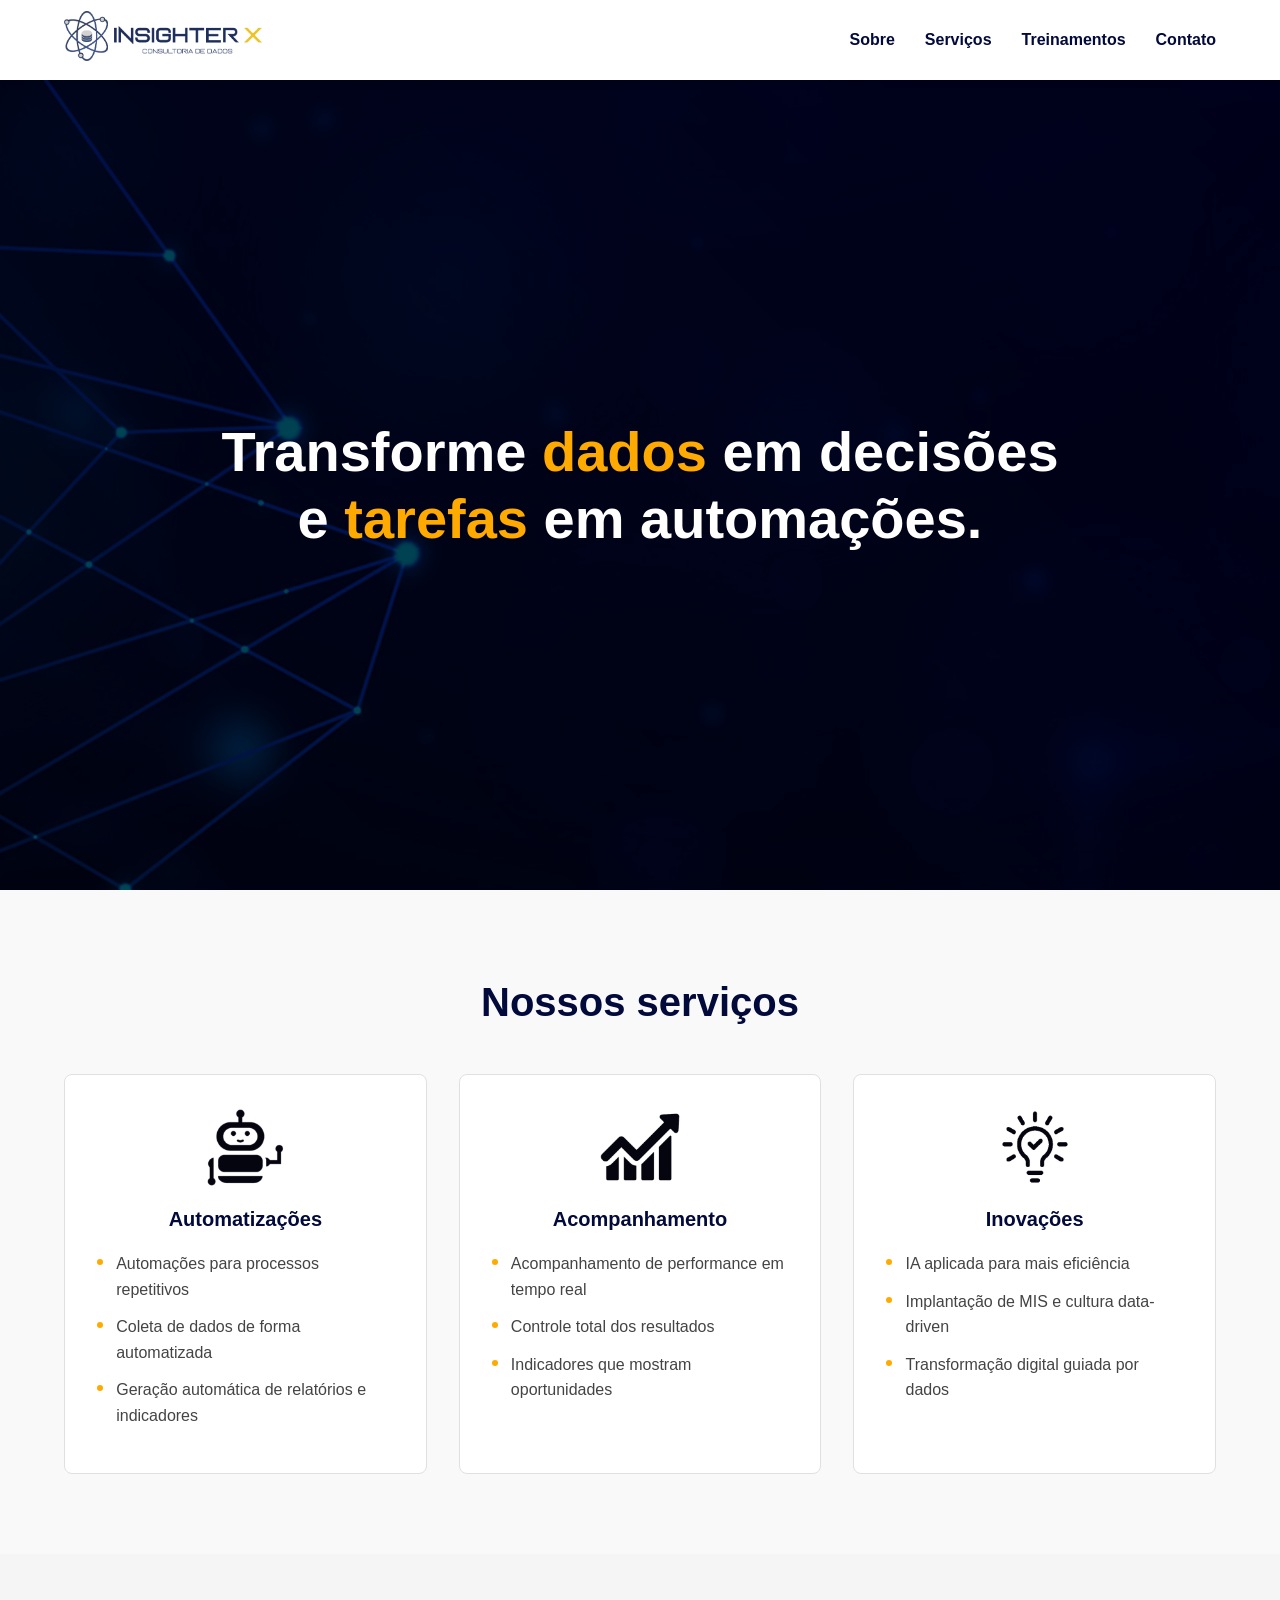
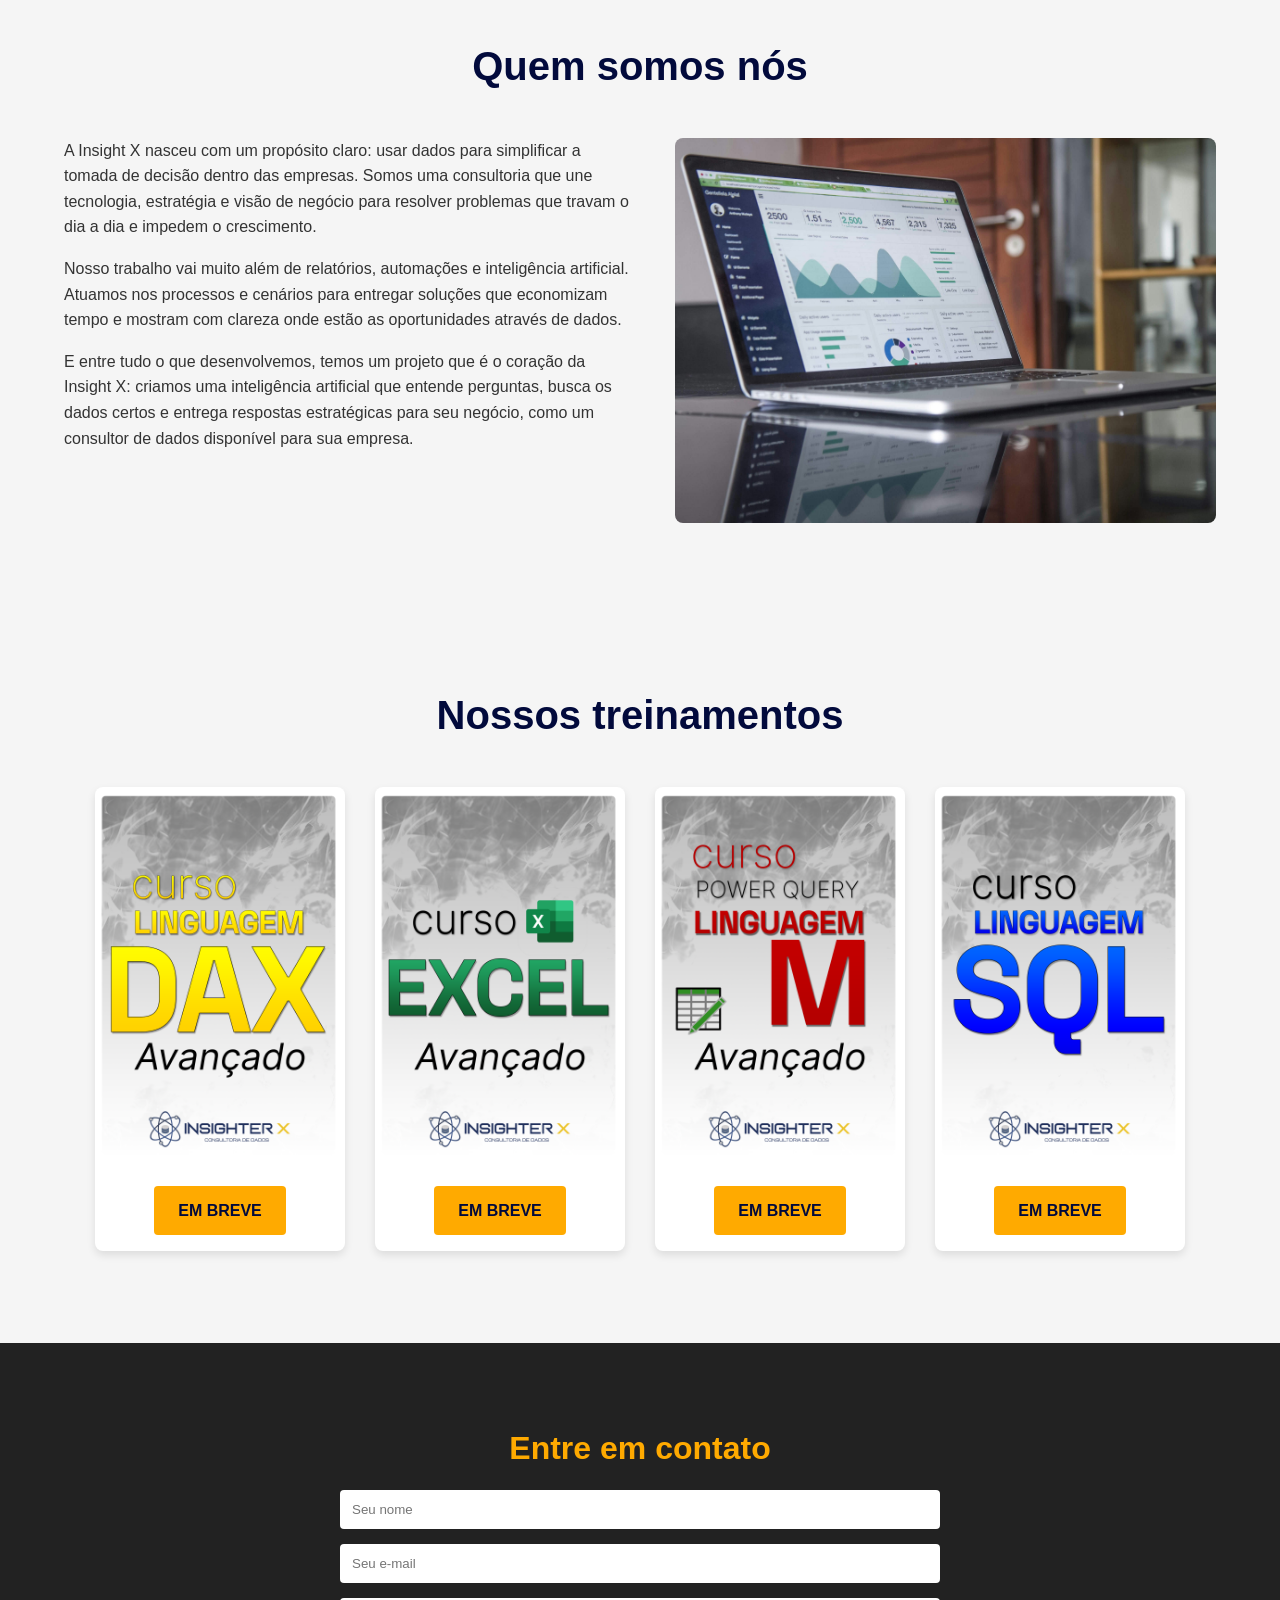
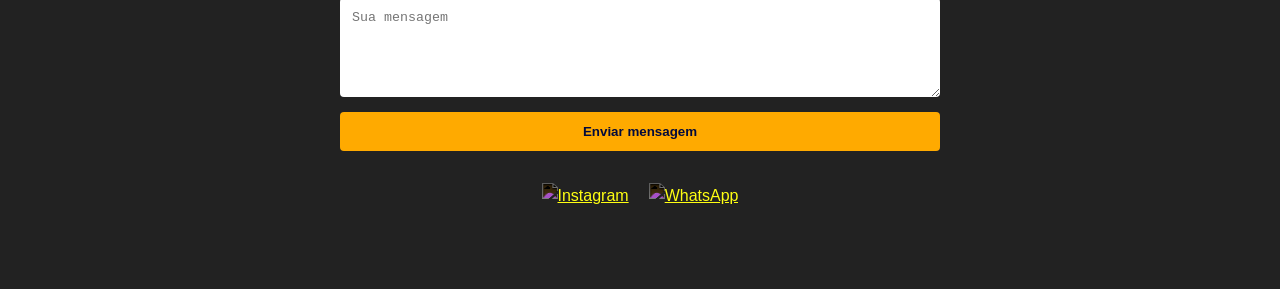
==== index.html @ e56e8aa1 "Update index.html" ====
<!DOCTYPE html>
<html lang="pt-BR">
<head>
  <meta charset="UTF-8" />
  <meta name="viewport" content="width=device-width, initial-scale=1.0"/>
  <title>Insighter X</title>
  <link rel="stylesheet" href="styles.css"/>
  <link rel="icon" href="simbolo.png" type="image/png"/>
</head>
<body>

  <!-- HEADER -->
  <header class="site-header">
    <div class="logo">
      <img src="logo.png" alt="Insight X"/>
    </div>
    <nav>
      <ul id="menu">
        <li><a href="#sobre">Sobre</a></li>
        <li><a href="#servicos">Serviços</a></li>
        <li><a href="#treinamentos">Treinamentos</a></li>
        <li><a href="#contato">Contato</a></li>
      </ul>
      <button class="menu-toggle" aria-label="Abrir menu" onclick="toggleMenu()">☰</button>
    </nav>
  </header>

  <!-- HERO -->
  <section class="hero">
    <div class="hero-text">
      <h1>Transforme <span class="highlight">dados</span> em decisões<br/>e <span class="highlight">tarefas</span> em automações.</h1>
    </div>
  </section>

  <!-- NOSSOS SERVIÇOS -->
  <section id="servicos" class="bloco bloco-servicos">
    <div class="container-coluna">
      <h2>Nossos serviços</h2>
      <div class="servicos-grid">
        <div class="card-servico">
          <div class="icon">
            <img src="Icon robot.png" alt="Automatizações"/>
          </div>
          <h3>Automatizações</h3>
          <ul>
            <li>Automações para processos repetitivos</li>
            <li>Coleta de dados de forma automatizada</li>
            <li>Geração automática de relatórios e indicadores</li>
          </ul>
        </div>
        <div class="card-servico">
          <div class="icon">
            <img src="Grafico.png" alt="Acompanhamento"/>
          </div>
          <h3>Acompanhamento</h3>
          <ul>
            <li>Acompanhamento de performance em tempo real</li>
            <li>Controle total dos resultados</li>
            <li>Indicadores que mostram oportunidades</li>
          </ul>
        </div>
        <div class="card-servico">
          <div class="icon">
            <img src="Insight.png" alt="Inovações"/>
          </div>
          <h3>Inovações</h3>
          <ul>
            <li>IA aplicada para mais eficiência</li>
            <li>Implantação de MIS e cultura data-driven</li>
            <li>Transformação digital guiada por dados</li>
          </ul>
        </div>
      </div>
    </div>
  </section>

  <!-- QUEM SOMOS -->
  <section id="sobre" class="bloco bloco-azul">
    <div class="container">
      <h2 class="titulo-secao">Quem somos nós</h2>

      <div class="sobre-grid">
        <div class="coluna-texto">
          <p>A Insight X nasceu com um propósito claro: usar dados para simplificar a tomada de decisão dentro das empresas. Somos uma consultoria que une tecnologia, estratégia e visão de negócio para resolver problemas que travam o dia a dia e impedem o crescimento.</p>
          <p>Nosso trabalho vai muito além de relatórios, automações e inteligência artificial. Atuamos nos processos e cenários para entregar soluções que economizam tempo e mostram com clareza onde estão as oportunidades através de dados.</p>
          <p>E entre tudo o que desenvolvemos, temos um projeto que é o coração da Insight X: criamos uma inteligência artificial que entende perguntas, busca os dados certos e entrega respostas estratégicas para seu negócio, como um consultor de dados disponível para sua empresa.</p>
        </div>
        <div class="coluna-imagem">
          <img src="data-science.jpg" alt="Data Science"/>
        </div>
      </div>
    </div>
  </section>

  <!-- TREINAMENTOS -->
  <section id="treinamentos" class="bloco bloco-azul">
    <div class="container-coluna">
      <h2>Nossos treinamentos</h2>
      <div class="cursos-cards">
        <div class="card-curso">
          <img src="DAX.png" alt="Curso DAX Avançado"/>
          <a class="btn-saiba-mais">EM BREVE</a>
        </div>
        <div class="card-curso">
          <img src="Excel.png" alt="Curso Excel Avançado"/>
          <a class="btn-saiba-mais">EM BREVE</a>
        </div>
        <div class="card-curso">
          <img src="Linguagem M.png" alt="Curso Linguagem M"/>
          <a class="btn-saiba-mais">EM BREVE</a>
        </div>
        <div class="card-curso">
          <img src="SQL.png" alt="Curso SQL"/>
          <a class="btn-saiba-mais">EM BREVE</a>
        </div>
      </div>
    </div>
    <p class="cta-treinamentos"></p>
  </section>

  <!-- CONTATO -->
  <section id="contato" class="bloco bloco-escuro">
    <div class="container-contato">
      <h2>Entre em contato</h2>

      <!-- FORMULÁRIO FUNCIONANDO NO GITHUB PAGES (FORMSPREE) -->
      <form id="contactForm" class="form-contato" action="https://formspree.io/f/mzddzrye" method="POST">
        <input type="text" name="nome" placeholder="Seu nome" required/>
        <input type="email" name="email" placeholder="Seu e-mail" required/>
        <textarea name="mensagem" rows="5" placeholder="Sua mensagem" required></textarea>
        <button type="submit">Enviar mensagem</button>

        <p id="formStatus" style="display:none; margin-top:12px;"></p>
      </form>

      <div class="redes-sociais">
        <a href="https://www.instagram.com/insighterx/" target="_blank" rel="noopener">
          <img src="https://cdn.jsdelivr.net/npm/simple-icons@v11/icons/instagram.svg" alt="Instagram"/>
        </a>
        <a href="https://wa.me/5516994477434?text=Ol%C3%A1%2C%20gostaria%20de%20mais%20informa%C3%A7%C3%B5es." target="_blank" rel="noopener">
          <img src="https://cdn.jsdelivr.net/npm/simple-icons@v11/icons/whatsapp.svg" alt="WhatsApp"/>
        </a>
      </div>
    </div>
  </section>

  <script>
    function toggleMenu() {
      document.getElementById('menu').classList.toggle('show');
    }

    // Envio do formulário via fetch (não recarrega a página)
    const form = document.getElementById("contactForm");
    const statusEl = document.getElementById("formStatus");

    form.addEventListener("submit", async (e) => {
      e.preventDefault();

      statusEl.style.display = "block";
      statusEl.textContent = "Enviando...";

      try {
        const response = await fetch(form.action, {
          method: "POST",
          body: new FormData(form),
          headers: { "Accept": "application/json" }
        });

        if (response.ok) {
          form.reset();
          statusEl.textContent = "Mensagem enviada com sucesso.";
        } else {
          statusEl.textContent = "Não foi possível enviar. Tente novamente.";
        }
      } catch (err) {
        statusEl.textContent = "Erro de conexão. Tente novamente.";
      }
    });
  </script>
</body>
</html>
---- styles.css ----
/* ================================================== */
/*                STYLESHEET COMPLETO                 */
/* ================================================== */

/* ===== Reset ===== */
* { margin: 0; padding: 0; box-sizing: border-box; }
body { font-family: Arial, sans-serif; background: #f0f0f0; color: #333; line-height: 1.6; }

/* ===== Header ===== */
.site-header {
  position: fixed; top: 0; width: 100%; background: #fff; padding: 0 5%;
  display: flex; justify-content: space-between; align-items: center; height: 80px;
  box-shadow: 0 4px 6px rgba(0,0,0,0.1); z-index: 1000;
}
.logo img { height: 50px; }
nav ul { list-style: none; display: flex; gap: 30px; }
nav ul li a { text-decoration: none; color: #020a3c; font-weight: bold; transition: color 0.2s; }
nav ul li a:hover { color: #ffaa00; }
.menu-toggle { display: none; background: none; border: none; font-size: 1.5rem; cursor: pointer; }

/* ===== Hero ===== */
.hero {
  position: relative; margin-top: 80px; background: url('Imagem.png') center/cover no-repeat;
  height: 90vh; display: flex; align-items: center; justify-content: center; text-align: center; padding: 0 5%;
}
.hero::before { content: ""; position: absolute; inset: 0; background: rgba(0,0,0,0.5); z-index: 1; }
.hero-text { position: relative; z-index: 2; }
.hero-text h1 { font-size: 3.5rem; font-weight: bold; color: #fff; line-height: 1.2; }
.highlight { color: #ffaa00; }

/* ===== Blocos ===== */
.bloco { padding: 80px 5%; }
.bloco-azul { background: #f5f5f5; }
.bloco-escuro { background: #222; color: #fff; }

/* ===== Serviços ===== */
.bloco-servicos { background: #f9f9f9; }
.bloco-servicos .container-coluna { max-width: 1200px; margin: 0 auto; text-align: center; }
.bloco-servicos h2 { font-size: 2.5rem; color: #020a3c; margin-bottom: 40px; text-align: center; }
.servicos-grid { display: grid; grid-template-columns: repeat(auto-fit, minmax(280px,1fr)); gap: 32px; }
.card-servico {
  background: #fff; border: 1px solid #e0e0e0; border-radius: 8px; padding: 2rem; text-align: center;
  transition: transform 0.3s, box-shadow 0.3s;
}
.card-servico:hover { transform: translateY(-5px); box-shadow: 0 8px 24px rgba(0,0,0,0.1); }
.card-servico .icon { width: 80px; height: 80px; margin: 0 auto 1rem; }
.card-servico .icon img { width: 100%; height: auto; }
.card-servico h3 { font-size: 1.25rem; margin-bottom: 1rem; color: #020a3c; }
.card-servico ul { list-style: none; padding: 0; margin: 0; text-align: left; }
.card-servico ul li { position: relative; padding-left: 1.2rem; margin-bottom: 0.75rem; color: #444; }
.card-servico ul li::before { content: ""; position: absolute; left: 0; top: 0.5rem; width: 6px; height: 6px; background: #ffaa00; border-radius: 50%; }

/* ===== Quem Somos ===== */
#sobre .container { max-width: 1200px; margin: 0 auto; }
.titulo-secao {
  font-size: 2.5rem; color: #020a3c; margin-bottom: 40px; text-align: center; width: 100%;
}
.sobre-grid {               /* Apenas o texto e a imagem ficam lado a lado */
  display: flex; flex-wrap: wrap; align-items: flex-start; gap: 40px;
}
.coluna-texto { flex: 1 1 520px; }
.coluna-texto p { margin-bottom: 1rem; }
.coluna-imagem { flex: 1 1 490px; }
.coluna-imagem img { width: 100%; border-radius: 8px; display: block; }

/* ===== Treinamentos ===== */
#treinamentos .container-coluna { max-width: 1200px; margin: 0 auto; text-align: center; }
#treinamentos h2 { font-size: 2.5rem; color: #020a3c; margin-bottom: 40px; text-align: center; }
.cursos-cards { display: flex; flex-wrap: wrap; justify-content: center; gap: 30px; }
.card-curso { background: #fff; border-radius: 8px; overflow: hidden; box-shadow: 0 4px 8px rgba(0,0,0,0.1); width: 250px; transition: transform 0.3s; }
.card-curso:hover { transform: translateY(-5px); }
.card-curso img { width: 100%; object-fit: cover; }
.btn-saiba-mais {
  display: inline-block; margin: 1rem auto; padding: 0.75rem 1.5rem; background: #ffaa00; color: #020a3c;
  border: none; border-radius: 4px; font-weight: bold; text-decoration: none; transition: background 0.2s;
}
.btn-saiba-mais:hover { background: #e69500; }

/* ===== Contato ===== */
#contato .container-contato { max-width: 600px; margin: 0 auto; text-align: center; }
#contato h2 { font-size: 2rem; color: #ffaa00; margin-bottom: 1rem; text-align: center; }
.form-contato { display: flex; flex-direction: column; gap: 15px; margin-bottom: 2rem; }
.form-contato input, .form-contato textarea { width: 100%; padding: 0.75rem; border: none; border-radius: 4px; }
.form-contato button { padding: 0.75rem; background: #ffaa00; color: #020a3c; border: none; border-radius: 4px; font-weight: bold; cursor: pointer; transition: background 0.2s; }
.form-contato button:hover { background: #e69500; }
.redes-sociais { display: flex; justify-content: center; gap: 20px; }
.redes-sociais img { width: 32px; height: 32px; filter: invert(100%); transition: transform 0.2s; }
.redes-sociais img:hover { transform: scale(1.1); }


.cta-treinamentos { text-align:center; margin-top:12px; font-size:1.05rem; }
.cta-treinamentos a { font-weight:600; text-decoration:underline; }

/* ===== Responsivo ===== */
@media (max-width: 768px) {
  .menu-toggle { display: block; }
  nav ul {
    display: none; flex-direction: column; background: #fff; position: absolute;
    top: 80px; left: 0; width: 100%; padding: 1rem 0;
  }
  nav ul.show { display: flex; }
  .hero-text h1 { font-size: 2.5rem; }
  .sobre-grid { flex-direction: column; }   /* empilha texto e imagem no mobile */
  .servicos-grid { grid-template-columns: 1fr; }
  .cursos-cards { flex-direction: column; }
}
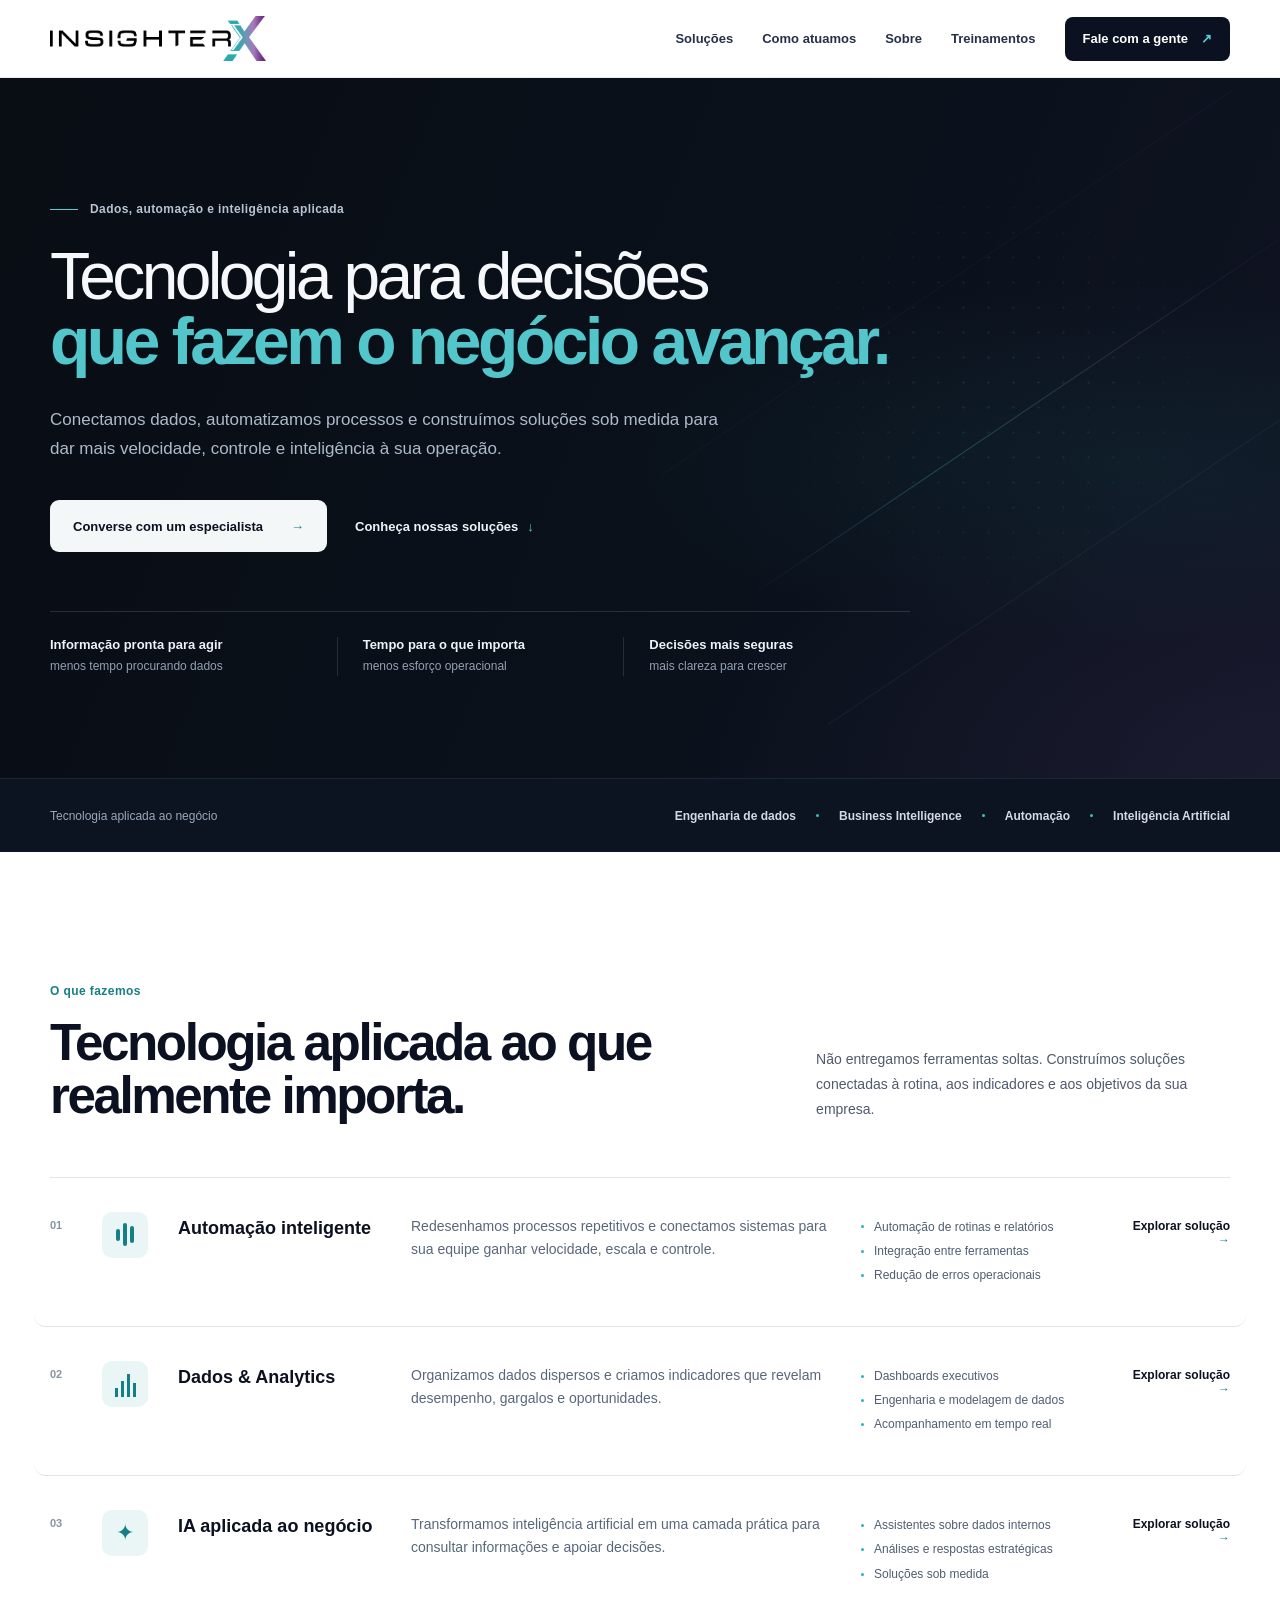
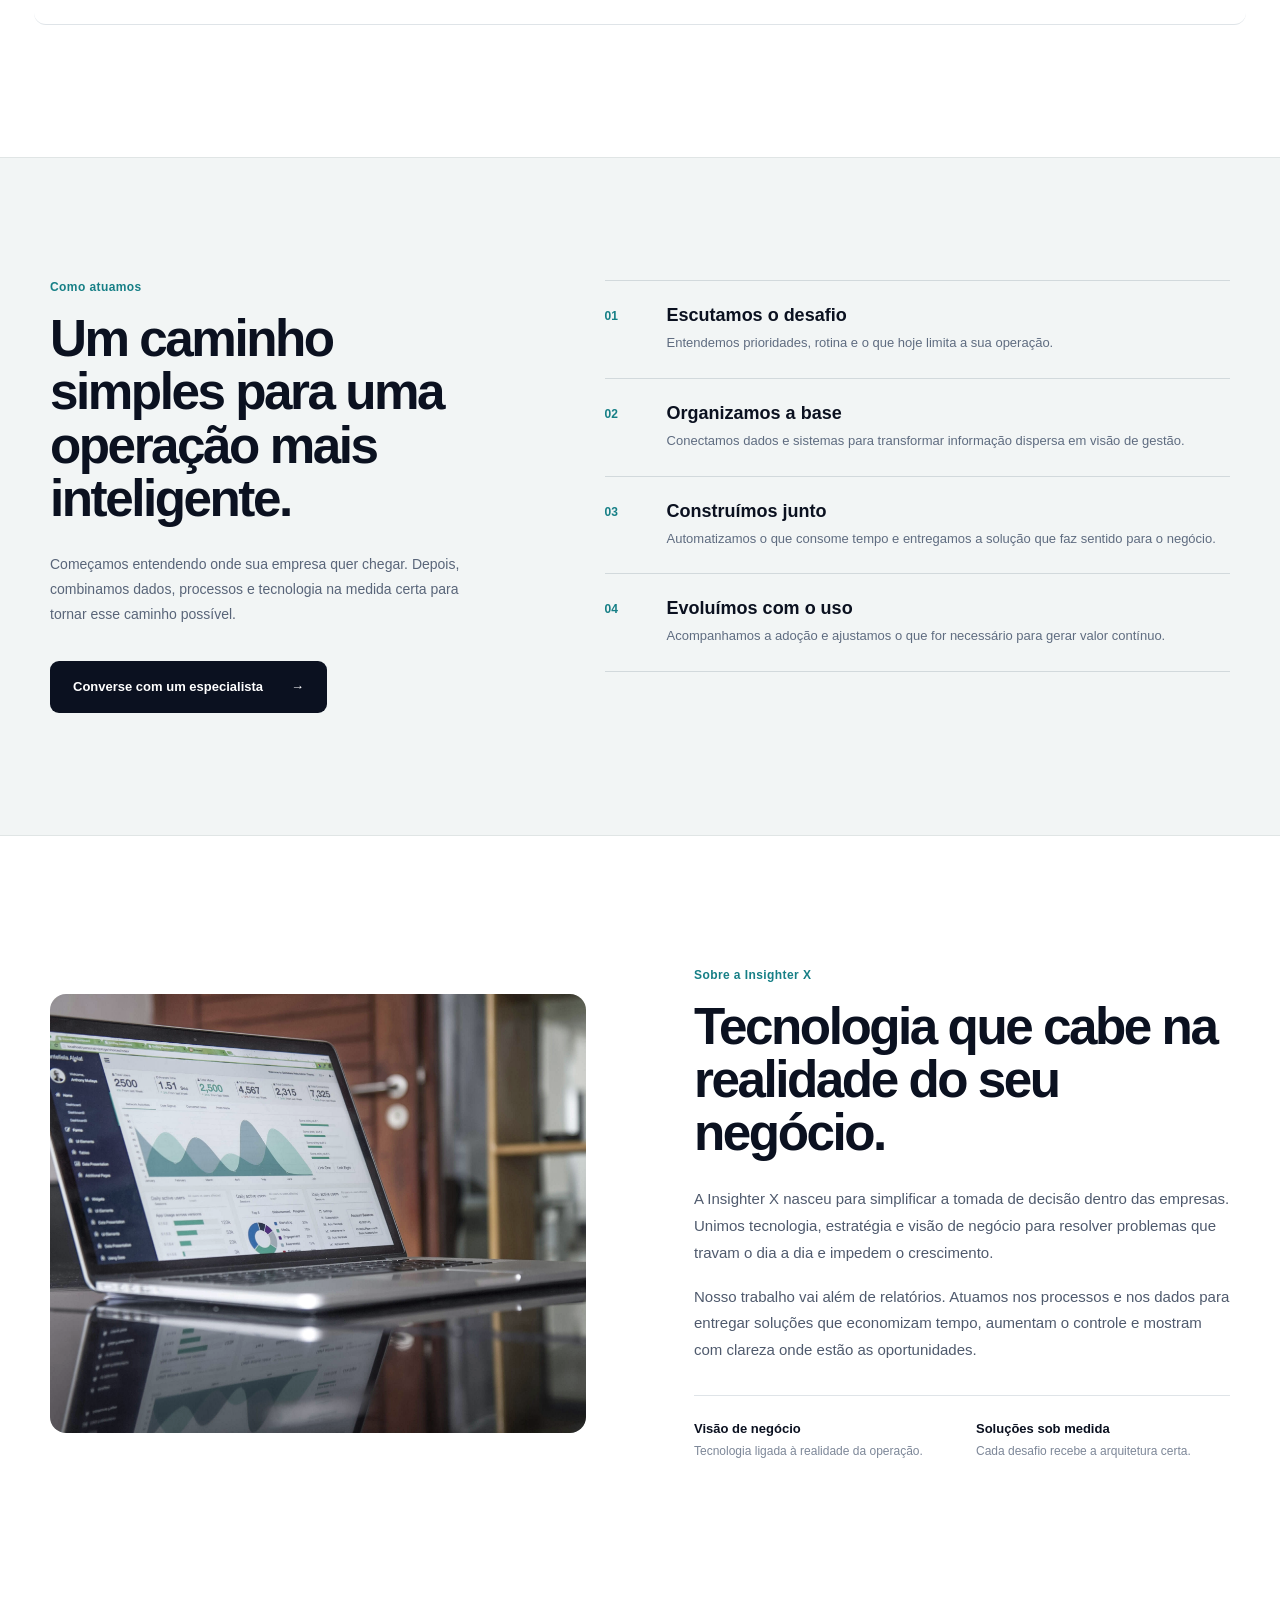
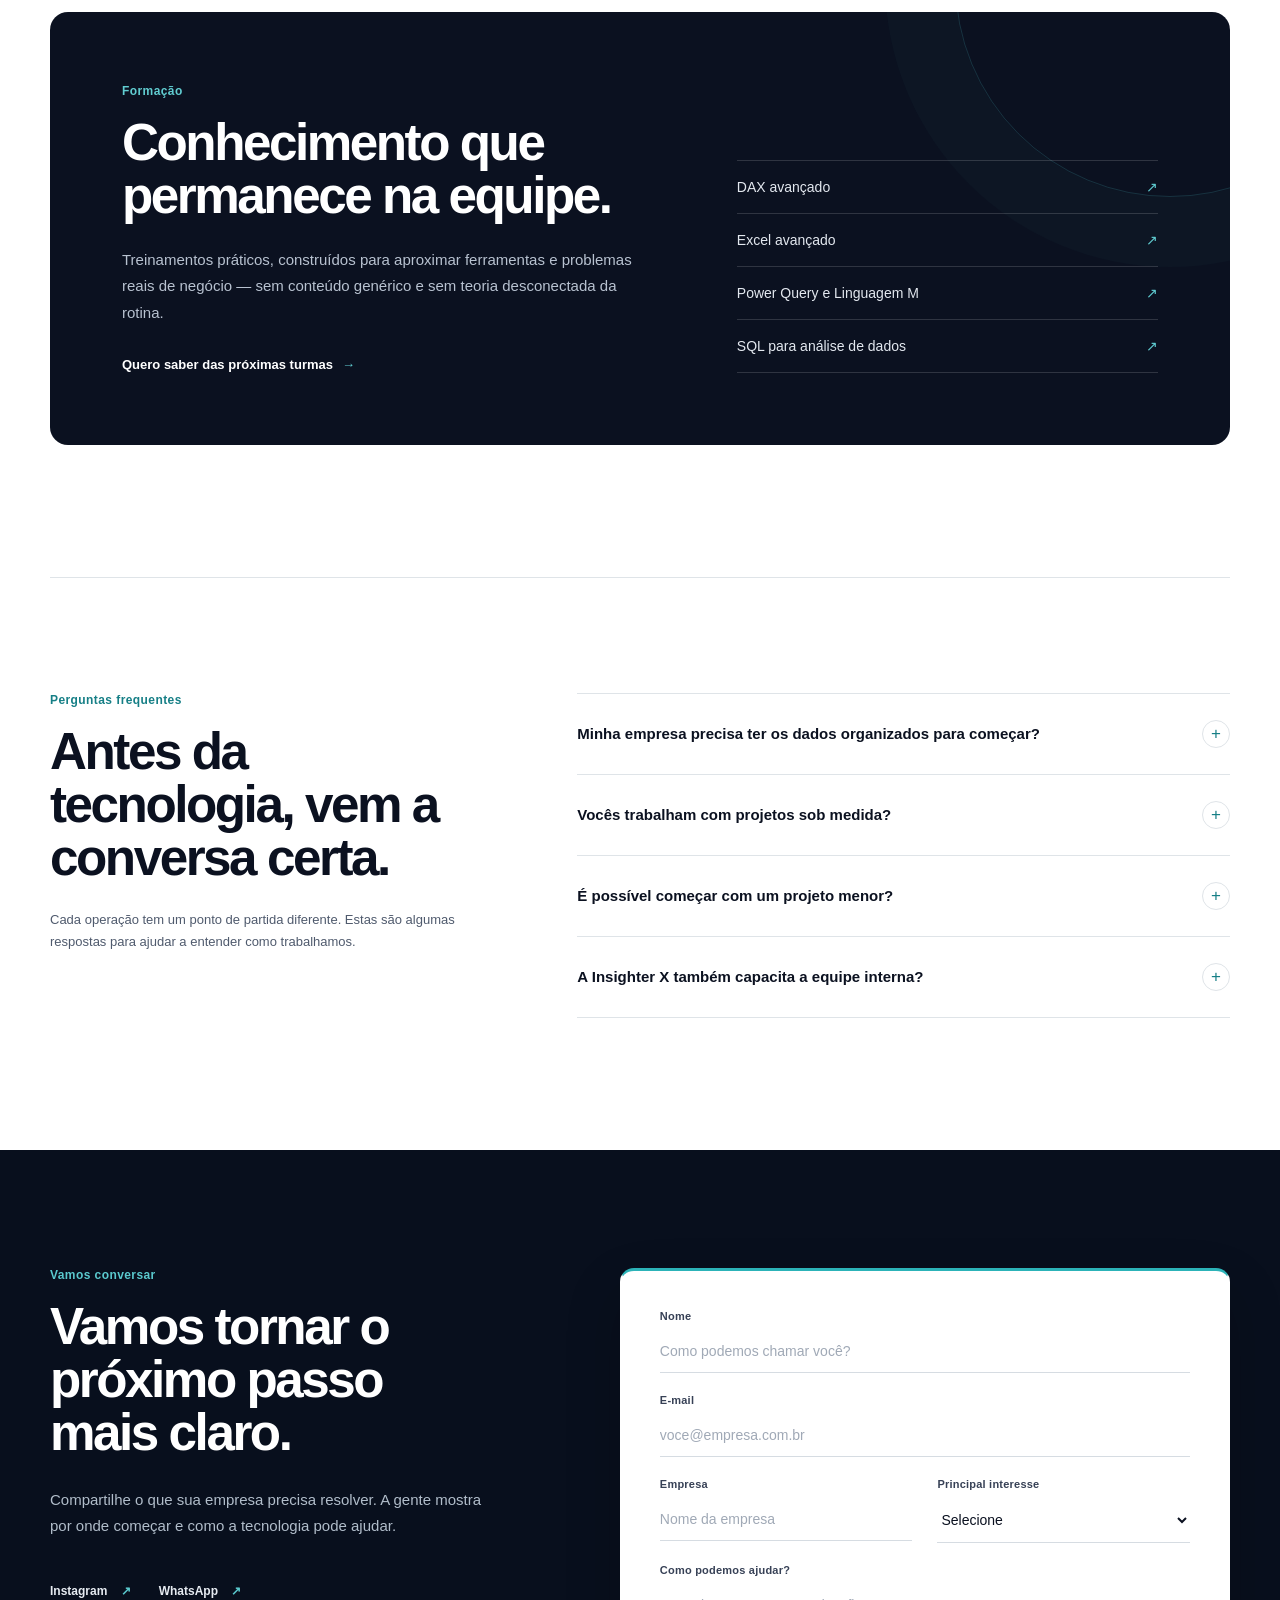
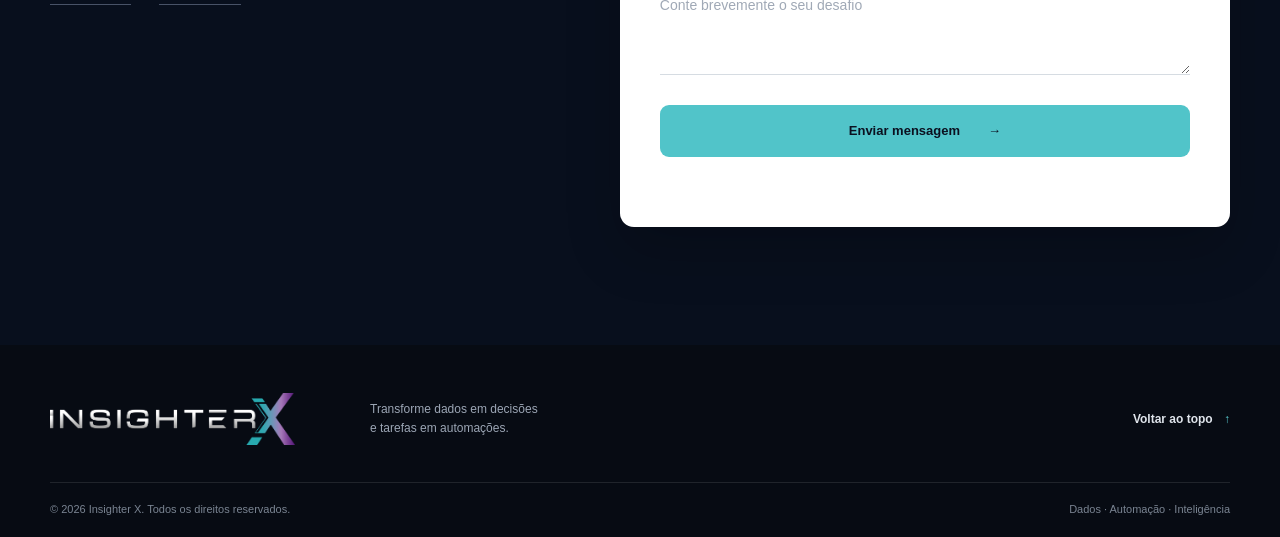
==== commit 4c6ec903: "Redesenha homepage institucional da Insighter X" ====
--- a/index.html
+++ b/index.html
@@ -1,182 +1,218 @@
-<!DOCTYPE html>
-<html lang="pt-BR">
-<head>
-  <meta charset="UTF-8" />
-  <meta name="viewport" content="width=device-width, initial-scale=1.0"/>
-  <title>Insighter X</title>
-  <link rel="stylesheet" href="styles.css"/>
-  <link rel="icon" href="simbolo.png" type="image/png"/>
-</head>
-<body>
-
-  <!-- HEADER -->
-  <header class="site-header">
-    <div class="logo">
-      <img src="logo.png" alt="Insight X"/>
-    </div>
-    <nav>
-      <ul id="menu">
-        <li><a href="#sobre">Sobre</a></li>
-        <li><a href="#servicos">Serviços</a></li>
-        <li><a href="#treinamentos">Treinamentos</a></li>
-        <li><a href="#contato">Contato</a></li>
-      </ul>
-      <button class="menu-toggle" aria-label="Abrir menu" onclick="toggleMenu()">☰</button>
-    </nav>
-  </header>
-
-  <!-- HERO -->
-  <section class="hero">
-    <div class="hero-text">
-      <h1>Transforme <span class="highlight">dados</span> em decisões<br/>e <span class="highlight">tarefas</span> em automações.</h1>
-    </div>
-  </section>
-
-  <!-- NOSSOS SERVIÇOS -->
-  <section id="servicos" class="bloco bloco-servicos">
-    <div class="container-coluna">
-      <h2>Nossos serviços</h2>
-      <div class="servicos-grid">
-        <div class="card-servico">
-          <div class="icon">
-            <img src="Icon robot.png" alt="Automatizações"/>
-          </div>
-          <h3>Automatizações</h3>
-          <ul>
-            <li>Automações para processos repetitivos</li>
-            <li>Coleta de dados de forma automatizada</li>
-            <li>Geração automática de relatórios e indicadores</li>
-          </ul>
-        </div>
-        <div class="card-servico">
-          <div class="icon">
-            <img src="Grafico.png" alt="Acompanhamento"/>
-          </div>
-          <h3>Acompanhamento</h3>
-          <ul>
-            <li>Acompanhamento de performance em tempo real</li>
-            <li>Controle total dos resultados</li>
-            <li>Indicadores que mostram oportunidades</li>
-          </ul>
-        </div>
-        <div class="card-servico">
-          <div class="icon">
-            <img src="Insight.png" alt="Inovações"/>
-          </div>
-          <h3>Inovações</h3>
-          <ul>
-            <li>IA aplicada para mais eficiência</li>
-            <li>Implantação de MIS e cultura data-driven</li>
-            <li>Transformação digital guiada por dados</li>
-          </ul>
-        </div>
-      </div>
-    </div>
-  </section>
-
-  <!-- QUEM SOMOS -->
-  <section id="sobre" class="bloco bloco-azul">
-    <div class="container">
-      <h2 class="titulo-secao">Quem somos nós</h2>
-
-      <div class="sobre-grid">
-        <div class="coluna-texto">
-          <p>A Insight X nasceu com um propósito claro: usar dados para simplificar a tomada de decisão dentro das empresas. Somos uma consultoria que une tecnologia, estratégia e visão de negócio para resolver problemas que travam o dia a dia e impedem o crescimento.</p>
-          <p>Nosso trabalho vai muito além de relatórios, automações e inteligência artificial. Atuamos nos processos e cenários para entregar soluções que economizam tempo e mostram com clareza onde estão as oportunidades através de dados.</p>
-          <p>E entre tudo o que desenvolvemos, temos um projeto que é o coração da Insight X: criamos uma inteligência artificial que entende perguntas, busca os dados certos e entrega respostas estratégicas para seu negócio, como um consultor de dados disponível para sua empresa.</p>
-        </div>
-        <div class="coluna-imagem">
-          <img src="data-science.jpg" alt="Data Science"/>
-        </div>
-      </div>
-    </div>
-  </section>
-
-  <!-- TREINAMENTOS -->
-  <section id="treinamentos" class="bloco bloco-azul">
-    <div class="container-coluna">
-      <h2>Nossos treinamentos</h2>
-      <div class="cursos-cards">
-        <div class="card-curso">
-          <img src="DAX.png" alt="Curso DAX Avançado"/>
-          <a class="btn-saiba-mais">EM BREVE</a>
-        </div>
-        <div class="card-curso">
-          <img src="Excel.png" alt="Curso Excel Avançado"/>
-          <a class="btn-saiba-mais">EM BREVE</a>
-        </div>
-        <div class="card-curso">
-          <img src="Linguagem M.png" alt="Curso Linguagem M"/>
-          <a class="btn-saiba-mais">EM BREVE</a>
-        </div>
-        <div class="card-curso">
-          <img src="SQL.png" alt="Curso SQL"/>
-          <a class="btn-saiba-mais">EM BREVE</a>
-        </div>
-      </div>
-    </div>
-    <p class="cta-treinamentos"></p>
-  </section>
-
-  <!-- CONTATO -->
-  <section id="contato" class="bloco bloco-escuro">
-    <div class="container-contato">
-      <h2>Entre em contato</h2>
-
-      <!-- FORMULÁRIO FUNCIONANDO NO GITHUB PAGES (FORMSPREE) -->
-      <form id="contactForm" class="form-contato" action="https://formspree.io/f/mzddzrye" method="POST">
-        <input type="text" name="nome" placeholder="Seu nome" required/>
-        <input type="email" name="email" placeholder="Seu e-mail" required/>
-        <textarea name="mensagem" rows="5" placeholder="Sua mensagem" required></textarea>
-        <button type="submit">Enviar mensagem</button>
-
-        <p id="formStatus" style="display:none; margin-top:12px;"></p>
-      </form>
-
-      <div class="redes-sociais">
-        <a href="https://www.instagram.com/insighterx/" target="_blank" rel="noopener">
-          <img src="https://cdn.jsdelivr.net/npm/simple-icons@v11/icons/instagram.svg" alt="Instagram"/>
-        </a>
-        <a href="https://wa.me/5516994477434?text=Ol%C3%A1%2C%20gostaria%20de%20mais%20informa%C3%A7%C3%B5es." target="_blank" rel="noopener">
-          <img src="https://cdn.jsdelivr.net/npm/simple-icons@v11/icons/whatsapp.svg" alt="WhatsApp"/>
-        </a>
-      </div>
-    </div>
-  </section>
-
-  <script>
-    function toggleMenu() {
-      document.getElementById('menu').classList.toggle('show');
-    }
-
-    // Envio do formulário via fetch (não recarrega a página)
-    const form = document.getElementById("contactForm");
-    const statusEl = document.getElementById("formStatus");
-
-    form.addEventListener("submit", async (e) => {
-      e.preventDefault();
-
-      statusEl.style.display = "block";
-      statusEl.textContent = "Enviando...";
-
-      try {
-        const response = await fetch(form.action, {
-          method: "POST",
-          body: new FormData(form),
-          headers: { "Accept": "application/json" }
-        });
-
-        if (response.ok) {
-          form.reset();
-          statusEl.textContent = "Mensagem enviada com sucesso.";
-        } else {
-          statusEl.textContent = "Não foi possível enviar. Tente novamente.";
-        }
-      } catch (err) {
-        statusEl.textContent = "Erro de conexão. Tente novamente.";
-      }
-    });
-  </script>
-</body>
-</html>
-
+<!doctype html>
+<html lang="pt-BR">
+  <head>
+    <meta charset="utf-8">
+    <meta name="viewport" content="width=device-width, initial-scale=1">
+    <meta name="description" content="A Insighter X transforma dados em decisões e tarefas em automações com engenharia de dados, inteligência artificial e dashboards.">
+    <meta name="theme-color" content="#07133a">
+    <meta name="robots" content="index, follow">
+    <link rel="canonical" href="https://insighterx.com.br/">
+    <meta property="og:type" content="website">
+    <meta property="og:locale" content="pt_BR">
+    <meta property="og:title" content="Insighter X — Dados, automação e inteligência artificial">
+    <meta property="og:description" content="Tecnologia aplicada à operação para transformar dados dispersos em decisões claras, processos eficientes e crescimento.">
+    <meta property="og:url" content="https://insighterx.com.br/">
+    <meta property="og:image" content="https://insighterx.com.br/data-science.jpg">
+    <meta name="twitter:card" content="summary_large_image">
+    <title>Insighter X — Dados, automação e inteligência artificial</title>
+    <link rel="icon" href="assets/images/insighter-x-black.png" type="image/png">
+    <link rel="stylesheet" href="assets/styles.css">
+    <script src="assets/app.js" defer></script>
+    <script type="application/ld+json">
+      {
+        "@context": "https://schema.org",
+        "@type": "ProfessionalService",
+        "name": "Insighter X",
+        "url": "https://insighterx.com.br/",
+        "description": "Soluções em engenharia de dados, automação, business intelligence e inteligência artificial.",
+        "areaServed": "BR",
+        "sameAs": ["https://www.instagram.com/insighterx/"]
+      }
+    </script>
+  </head>
+  <body>
+    <a class="skip-link" href="#conteudo">Ir para o conteúdo</a>
+
+    <header class="site-header" id="topo">
+      <a class="brand" href="#topo" aria-label="Insighter X — início">
+        <img src="assets/images/insighter-x-black.png" alt="Insighter X">
+      </a>
+
+      <button class="menu-button" type="button" aria-expanded="false" aria-controls="main-menu">
+        <span></span><span></span><span></span>
+        <span class="sr-only">Abrir menu</span>
+      </button>
+
+      <nav id="main-menu" aria-label="Navegação principal">
+        <a href="#solucoes">Soluções</a>
+        <a href="#metodo">Como atuamos</a>
+        <a href="#sobre">Sobre</a>
+        <a href="#treinamentos">Treinamentos</a>
+        <a class="nav-cta" href="#contato">Fale com a gente <span>↗</span></a>
+      </nav>
+    </header>
+
+    <main id="conteudo">
+      <section class="hero">
+        <div class="hero-grid" aria-hidden="true"></div>
+        <div class="hero-copy">
+          <div class="eyebrow"><span></span> Dados, automação e inteligência aplicada</div>
+          <h1>Tecnologia para decisões <em>que fazem o negócio avançar.</em></h1>
+          <p>Conectamos dados, automatizamos processos e construímos soluções sob medida para dar mais velocidade, controle e inteligência à sua operação.</p>
+          <div class="hero-actions">
+            <a class="button primary" href="#contato">Converse com um especialista <span>→</span></a>
+            <a class="text-link" href="#solucoes">Conheça nossas soluções <span>↓</span></a>
+          </div>
+          <div class="hero-proof">
+            <div><strong>Informação pronta para agir</strong><span>menos tempo procurando dados</span></div>
+            <div><strong>Tempo para o que importa</strong><span>menos esforço operacional</span></div>
+            <div><strong>Decisões mais seguras</strong><span>mais clareza para crescer</span></div>
+          </div>
+        </div>
+
+      </section>
+
+      <section class="trust-strip" aria-label="Competências Insighter X">
+        <p>Tecnologia aplicada ao negócio</p>
+        <div><span>Engenharia de dados</span><i></i><span>Business Intelligence</span><i></i><span>Automação</span><i></i><span>Inteligência Artificial</span></div>
+      </section>
+
+      <section class="section solutions" id="solucoes">
+        <div class="section-heading reveal">
+          <div><span class="section-index">O que fazemos</span><h2>Tecnologia aplicada ao que realmente importa.</h2></div>
+          <p>Não entregamos ferramentas soltas. Construímos soluções conectadas à rotina, aos indicadores e aos objetivos da sua empresa.</p>
+        </div>
+
+        <div class="solution-grid">
+          <article class="solution-card featured reveal">
+            <span class="card-number">01</span>
+            <div class="solution-icon automation" aria-hidden="true"><i></i><i></i><i></i></div>
+            <h3>Automação inteligente</h3>
+            <p>Redesenhamos processos repetitivos e conectamos sistemas para sua equipe ganhar velocidade, escala e controle.</p>
+            <ul><li>Automação de rotinas e relatórios</li><li>Integração entre ferramentas</li><li>Redução de erros operacionais</li></ul>
+            <a href="#contato">Explorar solução <span>→</span></a>
+          </article>
+          <article class="solution-card reveal">
+            <span class="card-number">02</span>
+            <div class="solution-icon analytics" aria-hidden="true"><i></i><i></i><i></i><i></i></div>
+            <h3>Dados & Analytics</h3>
+            <p>Organizamos dados dispersos e criamos indicadores que revelam desempenho, gargalos e oportunidades.</p>
+            <ul><li>Dashboards executivos</li><li>Engenharia e modelagem de dados</li><li>Acompanhamento em tempo real</li></ul>
+            <a href="#contato">Explorar solução <span>→</span></a>
+          </article>
+          <article class="solution-card reveal">
+            <span class="card-number">03</span>
+            <div class="solution-icon intelligence" aria-hidden="true">✦</div>
+            <h3>IA aplicada ao negócio</h3>
+            <p>Transformamos inteligência artificial em uma camada prática para consultar informações e apoiar decisões.</p>
+            <ul><li>Assistentes sobre dados internos</li><li>Análises e respostas estratégicas</li><li>Soluções sob medida</li></ul>
+            <a href="#contato">Explorar solução <span>→</span></a>
+          </article>
+        </div>
+      </section>
+
+      <section class="intelligence-band" id="metodo">
+        <div class="intelligence-copy reveal">
+          <span class="section-index">Como atuamos</span>
+          <h2>Um caminho simples para uma operação mais inteligente.</h2>
+          <p>Começamos entendendo onde sua empresa quer chegar. Depois, combinamos dados, processos e tecnologia na medida certa para tornar esse caminho possível.</p>
+          <a class="button light-button" href="#contato">Converse com um especialista <span>→</span></a>
+        </div>
+        <ol class="method-list">
+          <li class="reveal"><span>01</span><div><strong>Escutamos o desafio</strong><p>Entendemos prioridades, rotina e o que hoje limita a sua operação.</p></div></li>
+          <li class="reveal"><span>02</span><div><strong>Organizamos a base</strong><p>Conectamos dados e sistemas para transformar informação dispersa em visão de gestão.</p></div></li>
+          <li class="reveal"><span>03</span><div><strong>Construímos junto</strong><p>Automatizamos o que consome tempo e entregamos a solução que faz sentido para o negócio.</p></div></li>
+          <li class="reveal"><span>04</span><div><strong>Evoluímos com o uso</strong><p>Acompanhamos a adoção e ajustamos o que for necessário para gerar valor contínuo.</p></div></li>
+        </ol>
+      </section>
+
+      <section class="section about" id="sobre">
+        <div class="about-mark reveal" aria-hidden="true">
+          <img class="about-photo" src="assets/images/data-science.jpg" alt="">
+        </div>
+        <div class="about-copy reveal">
+          <span class="section-index">Sobre a Insighter X</span>
+          <h2>Tecnologia que cabe na realidade do seu negócio.</h2>
+          <p>A Insighter X nasceu para simplificar a tomada de decisão dentro das empresas. Unimos tecnologia, estratégia e visão de negócio para resolver problemas que travam o dia a dia e impedem o crescimento.</p>
+          <p>Nosso trabalho vai além de relatórios. Atuamos nos processos e nos dados para entregar soluções que economizam tempo, aumentam o controle e mostram com clareza onde estão as oportunidades.</p>
+          <div class="about-values"><div><strong>Visão de negócio</strong><span>Tecnologia ligada à realidade da operação.</span></div><div><strong>Soluções sob medida</strong><span>Cada desafio recebe a arquitetura certa.</span></div></div>
+        </div>
+      </section>
+
+      <section class="section training" id="treinamentos">
+        <div class="learning-panel reveal">
+          <div class="learning-copy">
+            <span class="section-index">Formação</span>
+            <h2>Conhecimento que permanece na equipe.</h2>
+            <p>Treinamentos práticos, construídos para aproximar ferramentas e problemas reais de negócio — sem conteúdo genérico e sem teoria desconectada da rotina.</p>
+            <a class="text-link" href="#contato">Quero saber das próximas turmas <span>→</span></a>
+          </div>
+          <div class="learning-topics" aria-label="Temas dos treinamentos">
+            <span>DAX avançado</span>
+            <span>Excel avançado</span>
+            <span>Power Query e Linguagem M</span>
+            <span>SQL para análise de dados</span>
+          </div>
+        </div>
+      </section>
+
+      <section class="section faq" id="perguntas">
+        <div class="faq-heading reveal">
+          <span class="section-index">Perguntas frequentes</span>
+          <h2>Antes da tecnologia, vem a conversa certa.</h2>
+          <p>Cada operação tem um ponto de partida diferente. Estas são algumas respostas para ajudar a entender como trabalhamos.</p>
+        </div>
+        <div class="faq-list">
+          <details class="reveal">
+            <summary>Minha empresa precisa ter os dados organizados para começar?<span>+</span></summary>
+            <p>Não. O diagnóstico existe justamente para mapear fontes, identificar lacunas e definir a estrutura necessária antes de construir dashboards, automações ou soluções de IA.</p>
+          </details>
+          <details class="reveal">
+            <summary>Vocês trabalham com projetos sob medida?<span>+</span></summary>
+            <p>Sim. Partimos do problema e da rotina da empresa para definir a combinação adequada de dados, integrações, automação e inteligência.</p>
+          </details>
+          <details class="reveal">
+            <summary>É possível começar com um projeto menor?<span>+</span></summary>
+            <p>Sim. Podemos validar uma necessidade prioritária em um escopo inicial e evoluir a solução em etapas, com entregas que já gerem aprendizado e valor.</p>
+          </details>
+          <details class="reveal">
+            <summary>A Insighter X também capacita a equipe interna?<span>+</span></summary>
+            <p>Sim. Além dos treinamentos, documentamos as soluções e transferimos conhecimento para que a equipe tenha autonomia no uso e na evolução do projeto.</p>
+          </details>
+        </div>
+      </section>
+
+      <section class="contact" id="contato">
+        <div class="contact-copy reveal">
+          <span class="section-index light">Vamos conversar</span>
+          <h2>Vamos tornar o próximo passo mais claro.</h2>
+          <p>Compartilhe o que sua empresa precisa resolver. A gente mostra por onde começar e como a tecnologia pode ajudar.</p>
+          <div class="contact-links">
+            <a href="https://www.instagram.com/insighterx/" target="_blank" rel="noopener">Instagram <span>↗</span></a>
+            <a href="https://wa.me/5516994477434" target="_blank" rel="noopener">WhatsApp <span>↗</span></a>
+          </div>
+        </div>
+        <form class="contact-form reveal" action="https://formspree.io/f/mzddzrye" method="post">
+          <div class="field"><label for="name">Nome</label><input id="name" name="nome" type="text" placeholder="Como podemos chamar você?" required></div>
+          <div class="field"><label for="email">E-mail</label><input id="email" name="email" type="email" placeholder="voce@empresa.com.br" required></div>
+          <div class="form-row">
+            <div class="field"><label for="company">Empresa</label><input id="company" name="empresa" type="text" placeholder="Nome da empresa"></div>
+            <div class="field"><label for="interest">Principal interesse</label><select id="interest" name="interesse"><option value="">Selecione</option><option>Automação</option><option>Dados e Analytics</option><option>Inteligência Artificial</option><option>Treinamentos</option><option>Outro desafio</option></select></div>
+          </div>
+          <div class="field"><label for="message">Como podemos ajudar?</label><textarea id="message" name="mensagem" rows="4" placeholder="Conte brevemente o seu desafio" required></textarea></div>
+          <button class="button primary submit" type="submit">Enviar mensagem <span>→</span></button>
+          <p class="form-status" role="status" aria-live="polite"></p>
+        </form>
+      </section>
+    </main>
+
+    <footer>
+      <div class="footer-main">
+        <img src="assets/images/insighter-x-gray.png" alt="Insighter X">
+        <p>Transforme dados em decisões<br>e tarefas em automações.</p>
+        <a href="#topo">Voltar ao topo <span>↑</span></a>
+      </div>
+      <div class="footer-bottom"><span>© 2026 Insighter X. Todos os direitos reservados.</span><span>Dados · Automação · Inteligência</span></div>
+    </footer>
+  </body>
+</html>
--- a/assets/styles.css
+++ b/assets/styles.css
@@ -0,0 +1,285 @@
+:root {
+  --ink: #0b1120;
+  --ink-soft: #151e30;
+  --text: #4f5a6d;
+  --muted: #7d8798;
+  --line: #dfe4e8;
+  --paper: #ffffff;
+  --mist: #f2f5f5;
+  --teal: #2cb3b8;
+  --teal-dark: #167f86;
+  --violet: #6e5599;
+  --max: 1180px;
+  --sans: "Segoe UI Variable", "Aptos", "Segoe UI", Arial, sans-serif;
+  --serif: Georgia, "Times New Roman", serif;
+}
+
+*, *::before, *::after { box-sizing: border-box; }
+html { scroll-behavior: smooth; }
+body { margin: 0; color: var(--ink); background: var(--paper); font-family: var(--sans); -webkit-font-smoothing: antialiased; }
+button, input, textarea, select { font: inherit; }
+button, a { -webkit-tap-highlight-color: transparent; }
+a { color: inherit; }
+img { display: block; max-width: 100%; }
+::selection { color: #fff; background: var(--teal-dark); }
+:focus-visible { outline: 2px solid var(--teal); outline-offset: 4px; }
+.sr-only { position: absolute; width: 1px; height: 1px; overflow: hidden; clip: rect(0, 0, 0, 0); }
+.skip-link { position: fixed; z-index: 9999; top: 12px; left: 12px; padding: 10px 14px; color: var(--ink); background: #fff; transform: translateY(-160%); }
+.skip-link:focus { transform: translateY(0); }
+
+.site-header {
+  position: sticky;
+  z-index: 1000;
+  top: 0;
+  height: 78px;
+  padding: 0 max(28px, calc((100vw - var(--max)) / 2));
+  display: flex;
+  align-items: center;
+  justify-content: space-between;
+  border-bottom: 1px solid rgba(11, 17, 32, .08);
+  background: rgba(255, 255, 255, .94);
+  backdrop-filter: blur(16px);
+}
+.brand { width: 216px; display: flex; align-items: center; }
+.brand img { width: 100%; height: auto; }
+nav { display: flex; align-items: center; gap: 29px; }
+nav a { position: relative; color: #263149; font-size: 13px; font-weight: 620; text-decoration: none; }
+nav a:not(.nav-cta)::after { position: absolute; right: 0; bottom: -9px; left: 0; height: 1px; content: ""; background: var(--teal); transform: scaleX(0); transform-origin: right; transition: transform .25s ease; }
+nav a:not(.nav-cta):hover::after { transform: scaleX(1); transform-origin: left; }
+.nav-cta { min-height: 44px; padding: 0 18px; display: inline-flex; align-items: center; gap: 13px; color: #fff; background: var(--ink); border-radius: 8px; transition: background .2s ease, transform .2s ease; }
+.nav-cta:hover { background: #202a3c; transform: translateY(-1px); }
+.nav-cta span { color: #57d0d4; }
+.menu-button { display: none; width: 44px; height: 44px; padding: 10px; border: 0; background: transparent; }
+.menu-button > span:not(.sr-only) { display: block; height: 1px; margin: 6px 0; background: var(--ink); }
+
+.hero {
+  position: relative;
+  isolation: isolate;
+  min-height: 700px;
+  padding: 110px max(28px, calc((100vw - var(--max)) / 2)) 88px;
+  display: flex;
+  align-items: center;
+  overflow: hidden;
+  background: radial-gradient(ellipse at 88% 55%, rgba(44, 179, 184, .075), transparent 33%), radial-gradient(ellipse at 100% 100%, rgba(110, 85, 153, .12), transparent 32%), linear-gradient(112deg, #090d14 0%, #0a111b 58%, #101322 100%);
+}
+.hero::before { position: absolute; z-index: -1; width: 440px; height: 440px; top: 92px; right: 5%; content: ""; opacity: .42; background-image: radial-gradient(circle, rgba(80, 199, 204, .26) 1px, transparent 1.4px); background-size: 25px 25px; mask-image: radial-gradient(circle, #000 0%, rgba(0,0,0,.68) 42%, transparent 74%); }
+.hero::after { position: absolute; z-index: -1; width: 690px; height: 1px; top: 47%; right: -95px; content: ""; background: linear-gradient(90deg, transparent, rgba(70, 193, 199, .3), rgba(115, 83, 154, .28), transparent); box-shadow: 0 150px 0 rgba(87, 208, 212, .07), 0 -150px 0 rgba(110, 85, 153, .07); transform: rotate(-34deg); transform-origin: center; }
+.hero-grid { display: none; }
+.hero-copy { width: min(100%, 1010px); }
+.eyebrow, .section-index { color: var(--teal-dark); font-size: 12px; font-weight: 700; letter-spacing: .035em; }
+.eyebrow { margin-bottom: 28px; display: flex; align-items: center; gap: 12px; color: #b7c4d4; }
+.eyebrow span { width: 28px; height: 1px; background: #51ccd0; }
+.hero h1 { max-width: 1010px; margin: 0; color: #f6f8fb; font-size: clamp(56px, 5.15vw, 76px); font-weight: 540; letter-spacing: -.055em; line-height: .98; }
+.hero h1 em { display: block; color: #53c6cb; font-family: var(--sans); font-weight: 620; font-style: normal; letter-spacing: -.052em; }
+.hero-copy > p { max-width: 690px; margin: 31px 0 36px; color: #aebaca; font-size: 17px; line-height: 1.75; }
+.hero-actions { display: flex; align-items: center; gap: 28px; }
+.button { min-height: 52px; padding: 0 22px; display: inline-flex; align-items: center; justify-content: center; gap: 28px; border: 1px solid transparent; border-radius: 9px; font-size: 13px; font-weight: 700; text-decoration: none; cursor: pointer; transition: color .2s, background .2s, border-color .2s, transform .2s, box-shadow .2s; }
+.button:hover { transform: translateY(-2px); }
+.button.primary { color: #fff; background: var(--ink); }
+.hero .button.primary { color: var(--ink); background: #f4f7f8; }
+.hero .button.primary span { color: var(--teal-dark); }
+.hero .button.primary:hover { background: #fff; }
+.text-link { display: inline-flex; align-items: center; gap: 9px; color: var(--ink); font-size: 13px; font-weight: 680; text-decoration: none; }
+.text-link span { color: var(--teal-dark); transition: transform .2s; }
+.text-link:hover span { transform: translateX(3px); }
+.hero .text-link { color: #eef3f7; }
+.hero .text-link span { color: #55ccd0; }
+.hero-proof { max-width: 860px; margin-top: 59px; padding-top: 25px; display: grid; grid-template-columns: repeat(3, 1fr); border-top: 1px solid rgba(255, 255, 255, .13); }
+.hero-proof div { padding-right: 25px; }
+.hero-proof div + div { padding-left: 25px; border-left: 1px solid rgba(255, 255, 255, .12); }
+.hero-proof strong, .hero-proof span { display: block; }
+.hero-proof strong { margin-bottom: 6px; color: #eef2f7; font-size: 13px; font-weight: 670; }
+.hero-proof span { color: #93a0b2; font-size: 12px; line-height: 1.45; }
+
+.trust-strip { min-height: 74px; padding: 0 max(28px, calc((100vw - var(--max)) / 2)); display: flex; align-items: center; justify-content: space-between; gap: 35px; color: #d3dae4; background: #0c1422; border-top: 1px solid rgba(255, 255, 255, .08); }
+.trust-strip p { margin: 0; color: #9aa8ba; font-size: 12px; }
+.trust-strip div { display: flex; align-items: center; gap: 20px; }
+.trust-strip span { font-size: 12px; font-weight: 590; letter-spacing: 0; }
+.trust-strip i { width: 3px; height: 3px; background: #3ebdc2; border-radius: 50%; }
+
+.section { width: min(calc(100% - 56px), var(--max)); margin: 0 auto; padding: 132px 0; }
+.section-heading { margin-bottom: 54px; display: grid; grid-template-columns: 1.15fr .72fr; align-items: end; gap: 105px; }
+.section-index { display: block; margin-bottom: 18px; }
+.section h2, .intelligence-band h2, .contact h2 { margin: 0; color: var(--ink); font-size: clamp(38px, 4vw, 56px); font-weight: 560; letter-spacing: -.048em; line-height: 1.04; }
+.section-heading p { margin: 0; color: var(--text); font-size: 14px; line-height: 1.8; }
+
+.solution-grid { border-top: 1px solid var(--line); }
+.solution-card { min-height: 0; margin-inline: -16px; padding: 34px 16px; display: grid; grid-template-columns: 34px 58px 215px minmax(220px, 1fr) 235px 116px; align-items: start; gap: 18px; border-bottom: 1px solid var(--line); border-radius: 12px; transition: border-color .25s, background .25s, transform .25s; }
+.solution-card:hover { border-color: #c8d5d7; background: #f4f9f9; transform: translateY(-2px); }
+.card-number { padding-top: 7px; color: #8795a3; font-size: 11px; font-weight: 700; }
+.solution-icon { width: 46px; height: 46px; margin: 0; display: flex; align-items: center; justify-content: center; color: var(--teal-dark); background: #eaf6f6; border-radius: 10px; transition: color .25s, background .25s, transform .25s; }
+.solution-card:hover .solution-icon { color: #fff; background: var(--teal-dark); transform: scale(1.05); }
+.solution-icon.automation { gap: 3px; }
+.solution-icon.automation i { width: 4px; border-radius: 2px; background: currentColor; }
+.solution-icon.automation i:nth-child(1) { height: 12px; }
+.solution-icon.automation i:nth-child(2) { height: 23px; }
+.solution-icon.automation i:nth-child(3) { height: 17px; }
+.solution-icon.analytics { align-items: end; gap: 3px; padding-bottom: 10px; }
+.solution-icon.analytics i { width: 3px; background: currentColor; }
+.solution-icon.analytics i:nth-child(1) { height: 9px; }
+.solution-icon.analytics i:nth-child(2) { height: 16px; }
+.solution-icon.analytics i:nth-child(3) { height: 23px; }
+.solution-icon.analytics i:nth-child(4) { height: 14px; }
+.solution-icon.intelligence { font-family: var(--serif); font-size: 22px; }
+.solution-card h3 { margin: 5px 0 0; color: var(--ink); font-size: 18px; font-weight: 650; line-height: 1.25; }
+.solution-card p { margin: 3px 0 0; color: #59677c; font-size: 14px; line-height: 1.65; }
+.solution-card ul { margin: 0; padding: 0; list-style: none; }
+.solution-card li { position: relative; margin: 7px 0; padding-left: 13px; color: #4f5e73; font-size: 12px; line-height: 1.45; }
+.solution-card li::before { position: absolute; top: .58em; left: 0; width: 3px; height: 3px; content: ""; background: var(--teal); border-radius: 50%; }
+.solution-card a { margin-top: 7px; color: var(--ink); font-size: 12px; font-weight: 700; text-align: right; text-decoration: none; }
+.solution-card a span { margin-left: 8px; color: var(--teal-dark); }
+
+.intelligence-band { padding: 122px max(28px, calc((100vw - var(--max)) / 2)); display: grid; grid-template-columns: .82fr 1.18fr; gap: 120px; background: var(--mist); border-top: 1px solid #e0e5e5; border-bottom: 1px solid #e0e5e5; }
+.intelligence-copy p { max-width: 485px; margin: 27px 0 34px; color: #596579; font-size: 14px; line-height: 1.78; }
+.light-button { color: #fff; background: var(--ink); }
+.light-button:hover { background: #222c3d; }
+.method-list { margin: 0; padding: 0; list-style: none; border-top: 1px solid #d2d9dc; }
+.method-list li { padding: 24px 0; display: grid; grid-template-columns: 42px 1fr; gap: 20px; border-bottom: 1px solid #d2d9dc; }
+.method-list li > span { padding-top: 4px; color: var(--teal-dark); font-size: 12px; font-weight: 700; }
+.method-list strong { color: var(--ink); font-size: 18px; font-weight: 650; }
+.method-list p { margin: 7px 0 0; color: #5f6c80; font-size: 13px; line-height: 1.6; }
+
+.about { display: grid; grid-template-columns: 1fr 1fr; align-items: center; gap: 108px; }
+.about-mark { position: relative; aspect-ratio: 1 / .82; border-radius: 16px; overflow: hidden; }
+.about-mark::before { position: absolute; z-index: -1; top: 22px; right: -22px; bottom: -22px; left: 22px; content: ""; border: 1px solid #cad8da; border-radius: 16px; background: #edf3f3; }
+.about-photo { position: absolute; inset: 0; width: 100%; height: 100%; object-fit: cover; filter: saturate(.76) contrast(1.03); }
+.about-copy h2 { margin-bottom: 27px; }
+.about-copy > p { margin: 17px 0; color: var(--text); font-size: 15px; line-height: 1.78; }
+.about-values { margin-top: 31px; padding-top: 25px; display: grid; grid-template-columns: 1fr 1fr; gap: 28px; border-top: 1px solid var(--line); }
+.about-values strong, .about-values span { display: block; }
+.about-values strong { margin-bottom: 6px; color: var(--ink); font-size: 13px; }
+.about-values span { color: var(--muted); font-size: 12px; line-height: 1.5; }
+
+.training { padding-top: 20px; }
+.learning-panel { position: relative; padding: 72px; display: grid; grid-template-columns: 1.1fr .9fr; align-items: end; gap: 100px; overflow: hidden; color: #fff; border-radius: 18px; background: var(--ink); }
+.learning-panel::after { position: absolute; width: 430px; height: 430px; top: -245px; right: -155px; content: ""; border: 1px solid rgba(77, 198, 203, .18); border-radius: 50%; box-shadow: 0 0 0 70px rgba(77, 198, 203, .025); }
+.learning-panel .section-index { color: #61cdd1; }
+.learning-panel h2 { max-width: 610px; color: #fff; }
+.learning-copy > p { max-width: 610px; margin: 25px 0 29px; color: #b8c2d0; font-size: 15px; line-height: 1.75; }
+.learning-panel .text-link { color: #fff; }
+.learning-panel .text-link span { color: #61cdd1; }
+.learning-topics { position: relative; z-index: 1; border-top: 1px solid rgba(255, 255, 255, .15); }
+.learning-topics span { padding: 18px 0; display: flex; justify-content: space-between; color: #e3e8ef; border-bottom: 1px solid rgba(255, 255, 255, .15); font-size: 14px; }
+.learning-topics span::after { content: "↗"; color: #5fcbd0; }
+
+.faq { padding-top: 115px; display: grid; grid-template-columns: .78fr 1.22fr; gap: 110px; border-top: 1px solid var(--line); }
+.faq-heading h2 { max-width: 470px; }
+.faq-heading p { max-width: 455px; margin: 24px 0 0; color: var(--text); font-size: 13px; line-height: 1.75; }
+.faq-list { border-top: 1px solid var(--line); }
+.faq-list details { border-bottom: 1px solid var(--line); }
+.faq-list summary { padding: 26px 0; display: grid; grid-template-columns: 1fr 28px; align-items: center; gap: 20px; color: var(--ink); font-size: 15px; font-weight: 650; list-style: none; cursor: pointer; transition: color .2s; }
+.faq-list summary::-webkit-details-marker { display: none; }
+.faq-list summary:hover { color: var(--teal-dark); }
+.faq-list summary span { display: grid; width: 28px; height: 28px; place-items: center; color: var(--teal-dark); border: 1px solid var(--line); border-radius: 50%; font-size: 17px; font-weight: 400; transition: color .2s, background .2s, transform .25s; }
+.faq-list details[open] summary span { color: #fff; background: var(--ink); border-color: var(--ink); transform: rotate(45deg); }
+.faq-list details p { max-width: 630px; margin: -3px 48px 27px 0; color: var(--text); font-size: 14px; line-height: 1.75; }
+
+.contact { padding: 118px max(28px, calc((100vw - var(--max)) / 2)); display: grid; grid-template-columns: .84fr 1.16fr; align-items: start; gap: 128px; color: #fff; background: #080f1d; }
+.contact .section-index { color: #5ac9ce; }
+.contact h2 { max-width: 530px; color: #fff; }
+.contact-copy > p { max-width: 470px; margin: 27px 0 0; color: #b1bdca; font-size: 15px; line-height: 1.75; }
+.contact-links { margin-top: 45px; display: flex; gap: 28px; }
+.contact-links a { padding-bottom: 6px; color: #e6ebf1; border-bottom: 1px solid #485267; font-size: 12px; font-weight: 650; text-decoration: none; }
+.contact-links span { margin-left: 10px; color: #5ac9ce; }
+.contact-form { padding: 39px; color: var(--ink); background: #fff; border: 1px solid rgba(255,255,255,.55); border-top: 3px solid var(--teal); border-radius: 14px; box-shadow: 0 24px 55px rgba(0, 0, 0, .2); }
+.form-row { display: grid; grid-template-columns: 1fr 1fr; gap: 25px; }
+.field { margin-bottom: 21px; }
+.field label { display: block; margin-bottom: 8px; color: #374156; font-size: 11px; font-weight: 700; letter-spacing: .02em; }
+.field input, .field textarea, .field select { width: 100%; padding: 13px 0; color: var(--ink); background: transparent; border: 0; border-bottom: 1px solid #d6dce2; border-radius: 0; outline: 0; resize: vertical; font-size: 14px; }
+.field input:focus, .field textarea:focus, .field select:focus { border-color: var(--teal-dark); }
+.field input::placeholder, .field textarea::placeholder { color: #a0a9b6; }
+.contact .submit { width: 100%; margin-top: 5px; color: var(--ink); background: #51c4c9; }
+.contact .submit:hover { background: #63cdd1; }
+.submit:disabled { opacity: .65; cursor: wait; }
+.form-status { min-height: 18px; margin: 12px 0 0; color: #526075; font-size: 12px; text-align: center; }
+
+footer { padding: 48px max(28px, calc((100vw - var(--max)) / 2)) 22px; background: #070b13; }
+.footer-main { padding-bottom: 37px; display: grid; grid-template-columns: 245px 1fr auto; align-items: center; gap: 75px; }
+.footer-main img { width: 100%; }
+.footer-main p { margin: 0; color: #9ca6b5; font-size: 12px; line-height: 1.6; }
+.footer-main a { color: #dfe4eb; font-size: 12px; font-weight: 650; text-decoration: none; }
+.footer-main a span { margin-left: 8px; color: #59c9ce; }
+.footer-bottom { padding-top: 20px; display: flex; justify-content: space-between; color: #7a8492; border-top: 1px solid rgba(255, 255, 255, .1); font-size: 11px; }
+
+.reveal { opacity: 0; transform: translateY(14px); transition: opacity .65s ease, transform .65s ease; }
+.reveal.visible { opacity: 1; transform: none; }
+
+@media (max-width: 1050px) {
+  nav { gap: 20px; }
+  .hero h1 { font-size: 64px; }
+  .section-heading { gap: 60px; }
+  .solution-card { grid-template-columns: 30px 52px 190px 1fr; }
+  .solution-card ul { grid-column: 3 / 5; }
+  .solution-card a { grid-column: 3 / 5; text-align: left; }
+  .intelligence-band, .contact { gap: 70px; }
+  .about, .faq { gap: 70px; }
+  .learning-panel { gap: 60px; }
+}
+
+@media (max-width: 820px) {
+  .site-header { height: 70px; padding-inline: 24px; }
+  .brand { width: 188px; }
+  .menu-button { display: block; }
+  nav { position: absolute; top: 70px; right: 0; left: 0; padding: 17px 24px 24px; display: none; align-items: stretch; flex-direction: column; gap: 0; background: #fff; border-bottom: 1px solid var(--line); box-shadow: 0 18px 30px rgba(11, 17, 32, .09); }
+  nav.open { display: flex; }
+  nav a:not(.nav-cta) { padding: 13px 0; }
+  nav a::after { display: none; }
+  .nav-cta { margin-top: 10px; justify-content: center; }
+  .hero { min-height: auto; padding: 85px 32px 74px; }
+  .hero h1 { font-size: clamp(48px, 9vw, 65px); }
+  .trust-strip { padding: 22px 32px; align-items: flex-start; flex-direction: column; }
+  .trust-strip div { flex-wrap: wrap; }
+  .section { width: calc(100% - 64px); padding: 100px 0; }
+  .section-heading, .intelligence-band, .about, .faq, .contact, .learning-panel { grid-template-columns: 1fr; }
+  .section-heading { gap: 24px; }
+  .solution-card { grid-template-columns: 32px 48px 1fr; gap: 14px; }
+  .solution-card p, .solution-card ul, .solution-card a { grid-column: 3 / 4; }
+  .intelligence-band, .contact { padding: 100px 32px; gap: 56px; }
+  .about { gap: 65px; }
+  .about-mark { order: 2; width: calc(100% - 22px); }
+  .learning-panel { padding: 58px 48px; gap: 50px; }
+  .faq { gap: 48px; }
+  .footer-main { grid-template-columns: 220px 1fr; gap: 28px; }
+  .footer-main a { grid-column: 1 / -1; }
+}
+
+@media (max-width: 560px) {
+  .site-header { padding-inline: 18px; }
+  .brand { width: 170px; }
+  .hero { padding: 68px 20px 62px; }
+  .eyebrow { margin-bottom: 22px; font-size: 9px; }
+  .hero h1 { font-size: 43px; line-height: 1.01; }
+  .hero-copy > p { margin: 25px 0 29px; font-size: 14px; line-height: 1.68; }
+  .hero-actions { align-items: stretch; flex-direction: column; gap: 18px; }
+  .hero-actions .text-link { justify-content: center; }
+  .hero-proof { margin-top: 43px; grid-template-columns: 1fr; }
+  .hero-proof div { padding: 0; }
+  .hero-proof div + div { margin-top: 14px; padding: 14px 0 0; border-top: 1px solid rgba(255, 255, 255, .1); border-left: 0; }
+  .trust-strip { padding-inline: 20px; }
+  .trust-strip div { gap: 10px 16px; }
+  .trust-strip i { display: none; }
+  .trust-strip span { width: calc(50% - 8px); line-height: 1.45; }
+  .section { width: calc(100% - 40px); padding: 82px 0; }
+  .section h2, .intelligence-band h2, .contact h2 { font-size: 36px; }
+  .solution-card { padding: 28px 0; grid-template-columns: 25px 42px 1fr; gap: 10px; }
+  .solution-icon { width: 36px; height: 36px; }
+  .solution-card h3 { font-size: 16px; }
+  .solution-card p, .solution-card ul, .solution-card a { grid-column: 2 / 4; margin-left: 52px; }
+  .intelligence-band, .contact { padding: 82px 20px; }
+  .about { gap: 50px; }
+  .about-values { grid-template-columns: 1fr; }
+  .learning-panel { padding: 48px 24px; }
+  .faq { padding-top: 82px; }
+  .form-row { grid-template-columns: 1fr; gap: 0; }
+  .contact-form { padding: 30px 21px; box-shadow: 9px 11px 0 rgba(38, 49, 76, .34); }
+  footer { padding-inline: 20px; }
+  .footer-main { grid-template-columns: 1fr; }
+  .footer-main img { width: 220px; }
+  .footer-bottom { flex-direction: column; gap: 9px; }
+}
+
+@media (prefers-reduced-motion: reduce) {
+  html { scroll-behavior: auto; }
+  *, *::before, *::after { animation: none !important; transition: none !important; }
+  .reveal { opacity: 1; transform: none; }
+}
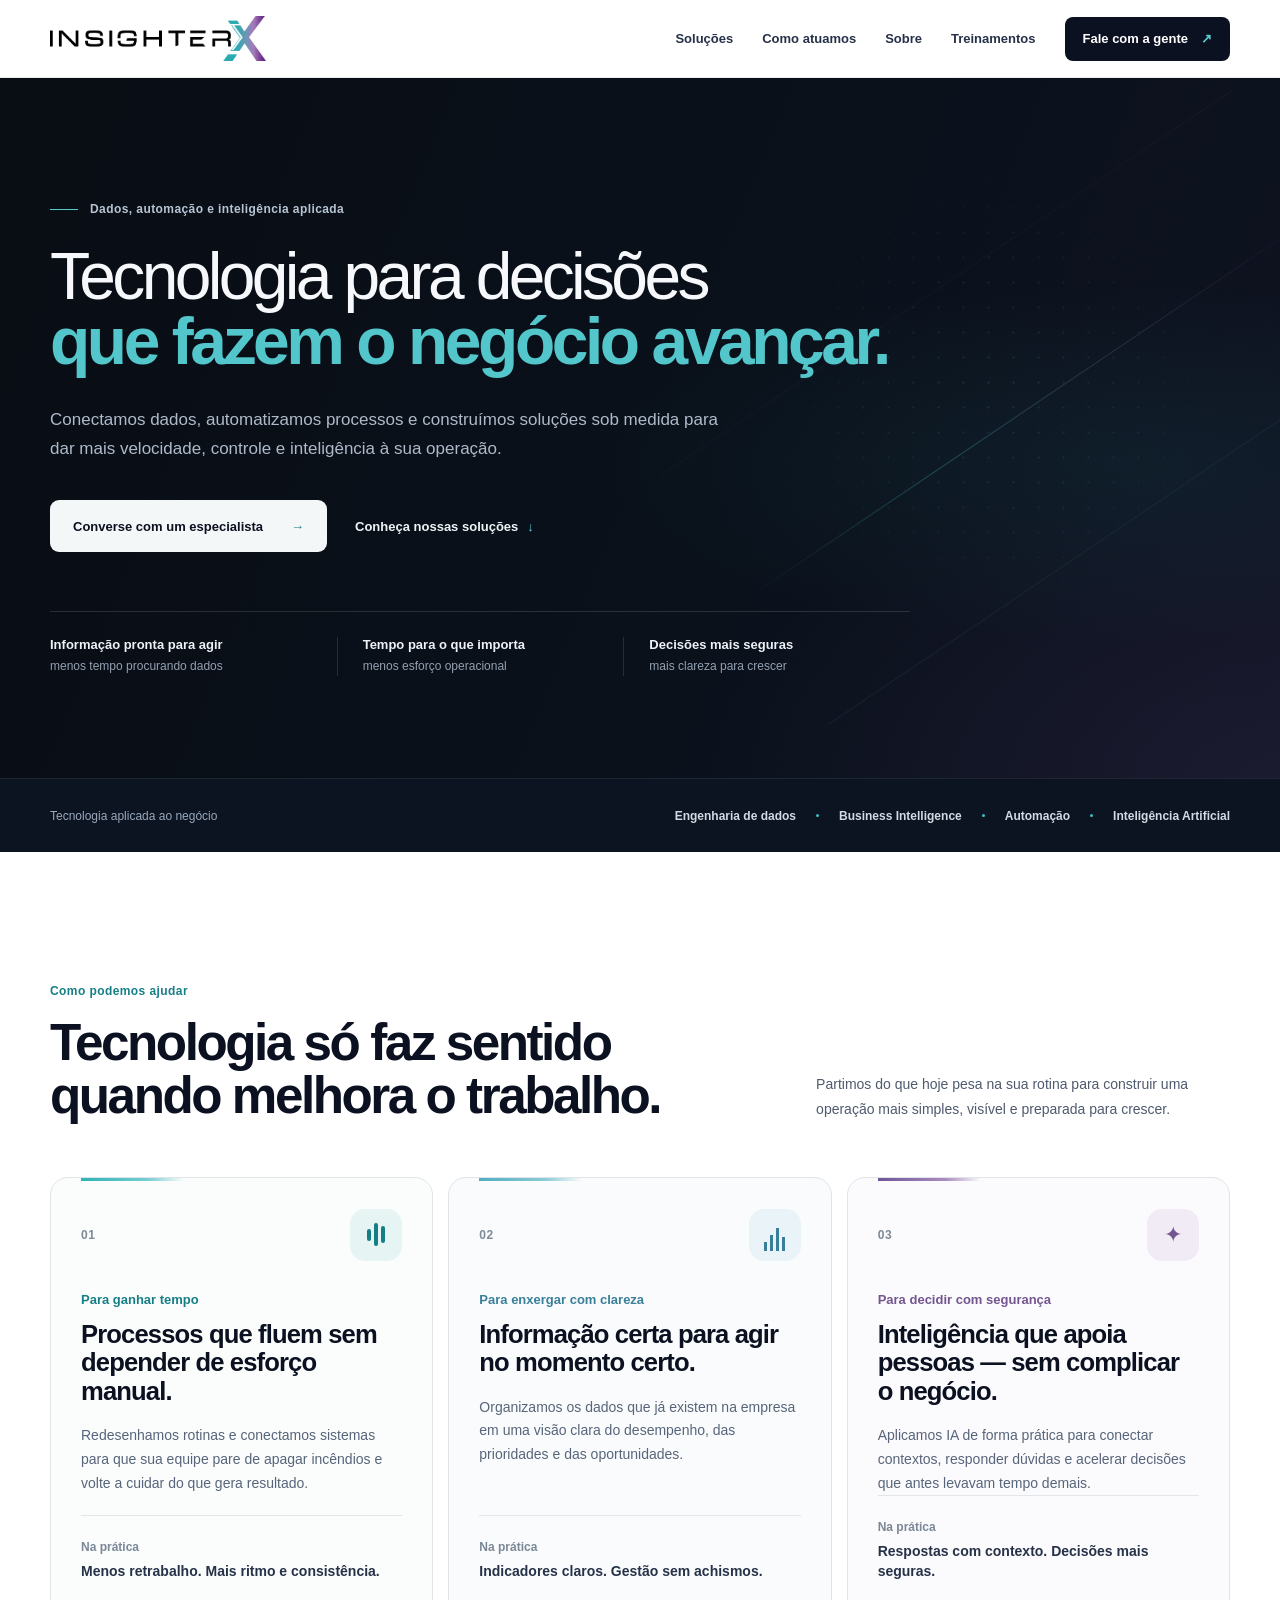
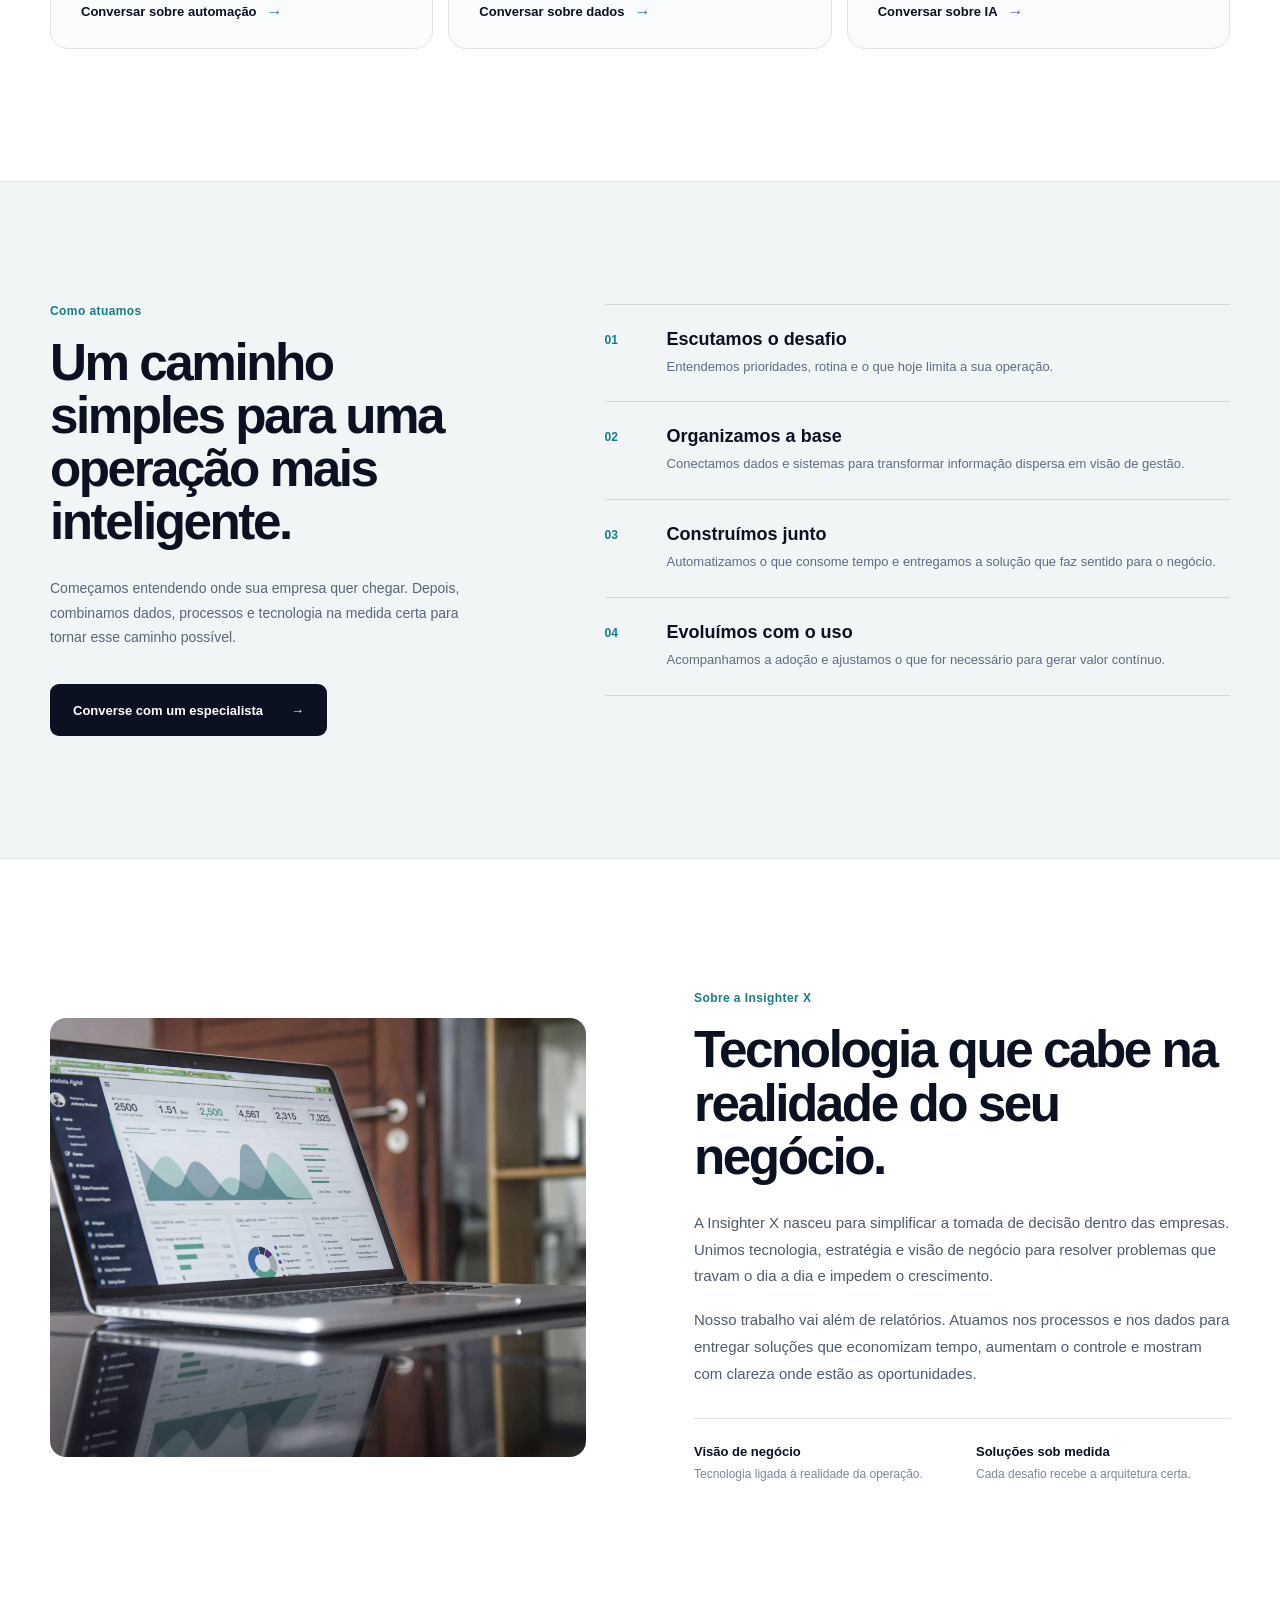
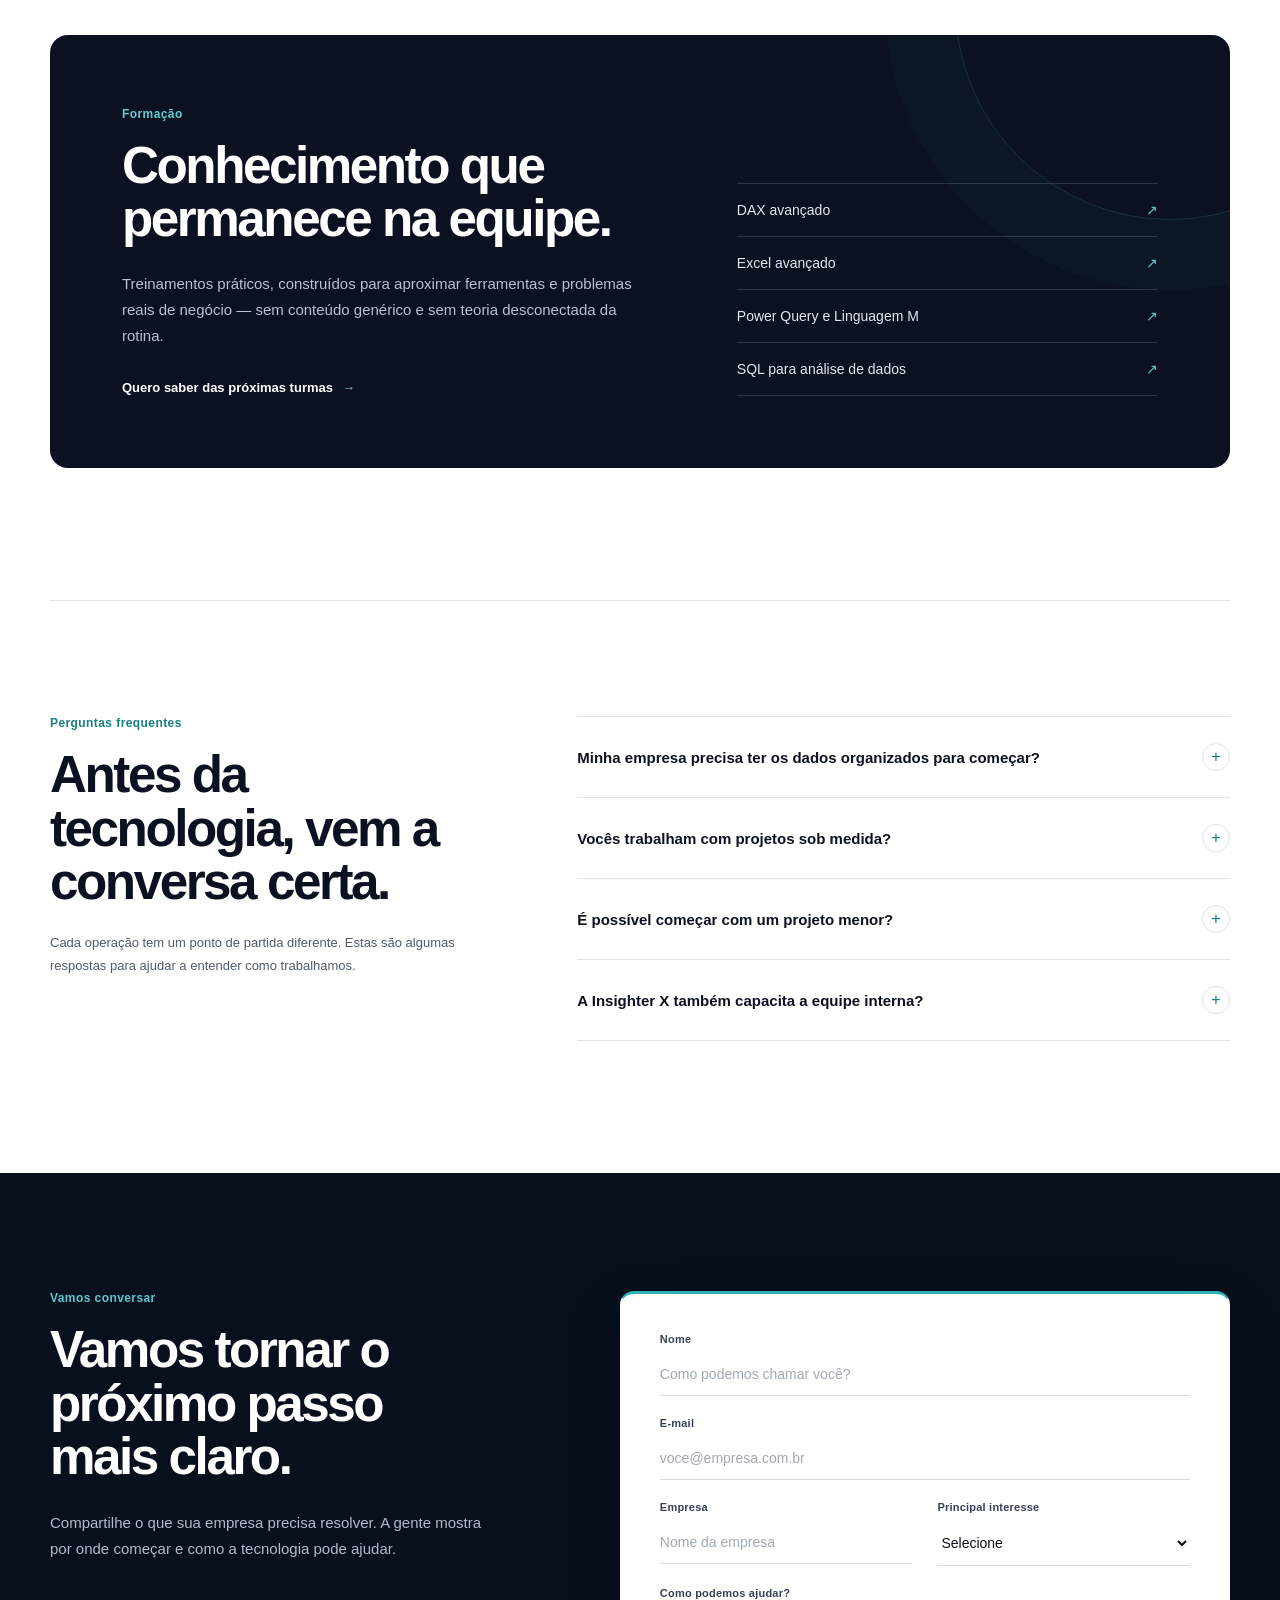
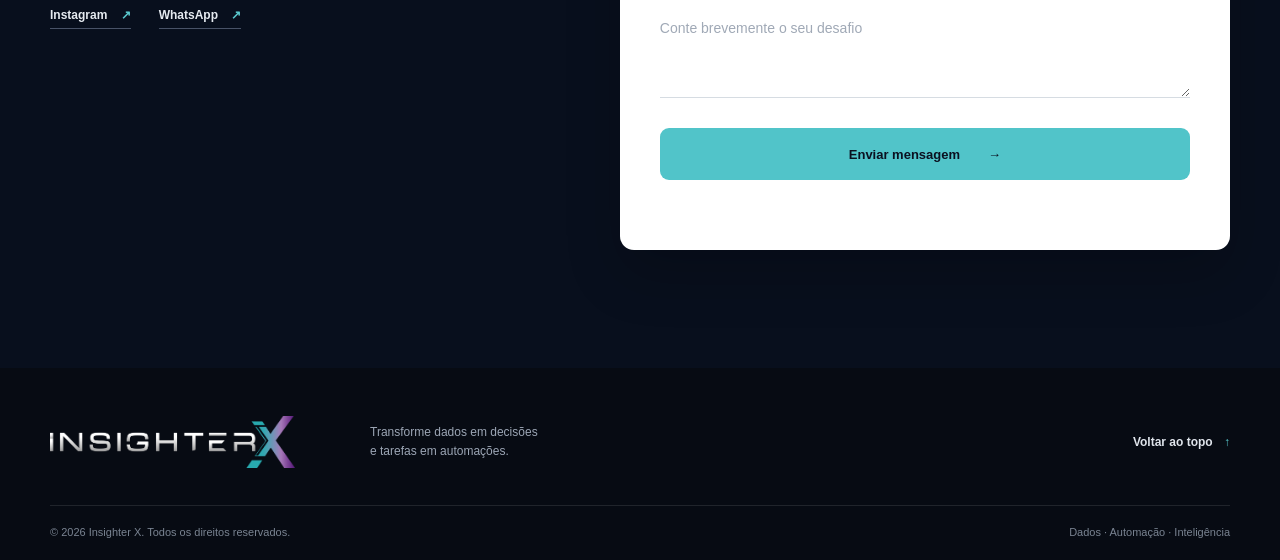
==== commit 1281a9d6: "Torna seção de soluções mais comercial" ====
--- a/index.html
+++ b/index.html
@@ -79,34 +79,34 @@
 
       <section class="section solutions" id="solucoes">
         <div class="section-heading reveal">
-          <div><span class="section-index">O que fazemos</span><h2>Tecnologia aplicada ao que realmente importa.</h2></div>
-          <p>Não entregamos ferramentas soltas. Construímos soluções conectadas à rotina, aos indicadores e aos objetivos da sua empresa.</p>
+          <div><span class="section-index">Como podemos ajudar</span><h2>Tecnologia só faz sentido quando melhora o trabalho.</h2></div>
+          <p>Partimos do que hoje pesa na sua rotina para construir uma operação mais simples, visível e preparada para crescer.</p>
         </div>
 
         <div class="solution-grid">
           <article class="solution-card featured reveal">
-            <span class="card-number">01</span>
-            <div class="solution-icon automation" aria-hidden="true"><i></i><i></i><i></i></div>
-            <h3>Automação inteligente</h3>
-            <p>Redesenhamos processos repetitivos e conectamos sistemas para sua equipe ganhar velocidade, escala e controle.</p>
-            <ul><li>Automação de rotinas e relatórios</li><li>Integração entre ferramentas</li><li>Redução de erros operacionais</li></ul>
-            <a href="#contato">Explorar solução <span>→</span></a>
+            <div class="solution-card-top"><span class="card-number">01</span><div class="solution-icon automation" aria-hidden="true"><i></i><i></i><i></i></div></div>
+            <span class="solution-kicker">Para ganhar tempo</span>
+            <h3>Processos que fluem sem depender de esforço manual.</h3>
+            <p>Redesenhamos rotinas e conectamos sistemas para que sua equipe pare de apagar incêndios e volte a cuidar do que gera resultado.</p>
+            <div class="solution-outcome"><span>Na prática</span><strong>Menos retrabalho. Mais ritmo e consistência.</strong></div>
+            <a href="#contato">Conversar sobre automação <span>→</span></a>
           </article>
           <article class="solution-card reveal">
-            <span class="card-number">02</span>
-            <div class="solution-icon analytics" aria-hidden="true"><i></i><i></i><i></i><i></i></div>
-            <h3>Dados & Analytics</h3>
-            <p>Organizamos dados dispersos e criamos indicadores que revelam desempenho, gargalos e oportunidades.</p>
-            <ul><li>Dashboards executivos</li><li>Engenharia e modelagem de dados</li><li>Acompanhamento em tempo real</li></ul>
-            <a href="#contato">Explorar solução <span>→</span></a>
+            <div class="solution-card-top"><span class="card-number">02</span><div class="solution-icon analytics" aria-hidden="true"><i></i><i></i><i></i><i></i></div></div>
+            <span class="solution-kicker">Para enxergar com clareza</span>
+            <h3>Informação certa para agir no momento certo.</h3>
+            <p>Organizamos os dados que já existem na empresa em uma visão clara do desempenho, das prioridades e das oportunidades.</p>
+            <div class="solution-outcome"><span>Na prática</span><strong>Indicadores claros. Gestão sem achismos.</strong></div>
+            <a href="#contato">Conversar sobre dados <span>→</span></a>
           </article>
           <article class="solution-card reveal">
-            <span class="card-number">03</span>
-            <div class="solution-icon intelligence" aria-hidden="true">✦</div>
-            <h3>IA aplicada ao negócio</h3>
-            <p>Transformamos inteligência artificial em uma camada prática para consultar informações e apoiar decisões.</p>
-            <ul><li>Assistentes sobre dados internos</li><li>Análises e respostas estratégicas</li><li>Soluções sob medida</li></ul>
-            <a href="#contato">Explorar solução <span>→</span></a>
+            <div class="solution-card-top"><span class="card-number">03</span><div class="solution-icon intelligence" aria-hidden="true">✦</div></div>
+            <span class="solution-kicker">Para decidir com segurança</span>
+            <h3>Inteligência que apoia pessoas — sem complicar o negócio.</h3>
+            <p>Aplicamos IA de forma prática para conectar contextos, responder dúvidas e acelerar decisões que antes levavam tempo demais.</p>
+            <div class="solution-outcome"><span>Na prática</span><strong>Respostas com contexto. Decisões mais seguras.</strong></div>
+            <a href="#contato">Conversar sobre IA <span>→</span></a>
           </article>
         </div>
       </section>
--- a/assets/styles.css
+++ b/assets/styles.css
@@ -103,12 +103,23 @@
 .section h2, .intelligence-band h2, .contact h2 { margin: 0; color: var(--ink); font-size: clamp(38px, 4vw, 56px); font-weight: 560; letter-spacing: -.048em; line-height: 1.04; }
 .section-heading p { margin: 0; color: var(--text); font-size: 14px; line-height: 1.8; }
 
-.solution-grid { border-top: 1px solid var(--line); }
-.solution-card { min-height: 0; margin-inline: -16px; padding: 34px 16px; display: grid; grid-template-columns: 34px 58px 215px minmax(220px, 1fr) 235px 116px; align-items: start; gap: 18px; border-bottom: 1px solid var(--line); border-radius: 12px; transition: border-color .25s, background .25s, transform .25s; }
-.solution-card:hover { border-color: #c8d5d7; background: #f4f9f9; transform: translateY(-2px); }
-.card-number { padding-top: 7px; color: #8795a3; font-size: 11px; font-weight: 700; }
-.solution-icon { width: 46px; height: 46px; margin: 0; display: flex; align-items: center; justify-content: center; color: var(--teal-dark); background: #eaf6f6; border-radius: 10px; transition: color .25s, background .25s, transform .25s; }
-.solution-card:hover .solution-icon { color: #fff; background: var(--teal-dark); transform: scale(1.05); }
+.solution-grid { display: grid; grid-template-columns: repeat(3, 1fr); gap: 15px; }
+.solution-card { position: relative; min-height: 422px; padding: 31px 30px 28px; display: flex; flex-direction: column; overflow: hidden; background: #fbfcfc; border: 1px solid var(--line); border-radius: 18px; transition: border-color .25s, background .25s, box-shadow .25s, transform .25s; }
+.solution-card::before { position: absolute; top: 0; right: 30px; left: 30px; height: 3px; content: ""; background: linear-gradient(90deg, var(--teal), #76ced0 65%, transparent); transform: scaleX(.32); transform-origin: left; transition: transform .35s ease; }
+.solution-card:nth-child(2) { background: #fafbfc; }
+.solution-card:nth-child(2)::before { background: linear-gradient(90deg, #4faec2, #8dcbd5 65%, transparent); }
+.solution-card:nth-child(3) { background: #fbfafc; }
+.solution-card:nth-child(3)::before { background: linear-gradient(90deg, var(--violet), #a98bbd 65%, transparent); }
+.solution-card:hover { background: #fff; border-color: #c9d9db; box-shadow: 0 16px 32px rgba(20, 36, 57, .08); transform: translateY(-5px); }
+.solution-card:hover::before { transform: scaleX(1); }
+.solution-card-top { display: flex; align-items: center; justify-content: space-between; margin-bottom: 31px; }
+.card-number { color: #7d8b99; font-size: 12px; font-weight: 700; letter-spacing: .05em; }
+.solution-icon { width: 52px; height: 52px; margin: 0; display: flex; align-items: center; justify-content: center; color: var(--teal-dark); background: #e7f4f4; border-radius: 15px; transition: color .25s, background .25s, transform .25s; }
+.solution-card:nth-child(2) .solution-icon { color: #397f99; background: #eaf4f8; }
+.solution-card:nth-child(3) .solution-icon { color: #73558f; background: #f0ebf5; }
+.solution-card:hover .solution-icon { color: #fff; background: var(--teal-dark); transform: rotate(-4deg) scale(1.05); }
+.solution-card:nth-child(2):hover .solution-icon { background: #397f99; }
+.solution-card:nth-child(3):hover .solution-icon { background: var(--violet); }
 .solution-icon.automation { gap: 3px; }
 .solution-icon.automation i { width: 4px; border-radius: 2px; background: currentColor; }
 .solution-icon.automation i:nth-child(1) { height: 12px; }
@@ -121,13 +132,19 @@
 .solution-icon.analytics i:nth-child(3) { height: 23px; }
 .solution-icon.analytics i:nth-child(4) { height: 14px; }
 .solution-icon.intelligence { font-family: var(--serif); font-size: 22px; }
-.solution-card h3 { margin: 5px 0 0; color: var(--ink); font-size: 18px; font-weight: 650; line-height: 1.25; }
-.solution-card p { margin: 3px 0 0; color: #59677c; font-size: 14px; line-height: 1.65; }
-.solution-card ul { margin: 0; padding: 0; list-style: none; }
-.solution-card li { position: relative; margin: 7px 0; padding-left: 13px; color: #4f5e73; font-size: 12px; line-height: 1.45; }
-.solution-card li::before { position: absolute; top: .58em; left: 0; width: 3px; height: 3px; content: ""; background: var(--teal); border-radius: 50%; }
-.solution-card a { margin-top: 7px; color: var(--ink); font-size: 12px; font-weight: 700; text-align: right; text-decoration: none; }
-.solution-card a span { margin-left: 8px; color: var(--teal-dark); }
+.solution-kicker { color: var(--teal-dark); font-size: 13px; font-weight: 700; }
+.solution-card:nth-child(2) .solution-kicker { color: #397f99; }
+.solution-card:nth-child(3) .solution-kicker { color: #73558f; }
+.solution-card h3 { margin: 13px 0 0; color: var(--ink); font-size: clamp(22px, 2vw, 27px); font-weight: 570; letter-spacing: -.034em; line-height: 1.12; }
+.solution-card p { margin: 19px 0 0; color: #57657a; font-size: 14px; line-height: 1.68; }
+.solution-outcome { margin-top: auto; padding-top: 24px; border-top: 1px solid #e1e7e9; }
+.solution-outcome span, .solution-outcome strong { display: block; }
+.solution-outcome span { margin-bottom: 7px; color: #7a8797; font-size: 12px; font-weight: 650; }
+.solution-outcome strong { color: #263248; font-size: 14px; font-weight: 650; line-height: 1.45; }
+.solution-card a { margin-top: 22px; display: inline-flex; align-items: center; gap: 10px; color: var(--ink); font-size: 13px; font-weight: 700; text-decoration: none; }
+.solution-card a span { color: var(--teal-dark); font-size: 16px; line-height: 1; transition: transform .2s ease; }
+.solution-card:nth-child(3) a span { color: var(--violet); }
+.solution-card a:hover span { transform: translateX(4px); }
 
 .intelligence-band { padding: 122px max(28px, calc((100vw - var(--max)) / 2)); display: grid; grid-template-columns: .82fr 1.18fr; gap: 120px; background: var(--mist); border-top: 1px solid #e0e5e5; border-bottom: 1px solid #e0e5e5; }
 .intelligence-copy p { max-width: 485px; margin: 27px 0 34px; color: #596579; font-size: 14px; line-height: 1.78; }
@@ -208,9 +225,7 @@
   nav { gap: 20px; }
   .hero h1 { font-size: 64px; }
   .section-heading { gap: 60px; }
-  .solution-card { grid-template-columns: 30px 52px 190px 1fr; }
-  .solution-card ul { grid-column: 3 / 5; }
-  .solution-card a { grid-column: 3 / 5; text-align: left; }
+  .solution-card { min-height: 440px; padding: 28px 24px 25px; }
   .intelligence-band, .contact { gap: 70px; }
   .about, .faq { gap: 70px; }
   .learning-panel { gap: 60px; }
@@ -232,8 +247,8 @@
   .section { width: calc(100% - 64px); padding: 100px 0; }
   .section-heading, .intelligence-band, .about, .faq, .contact, .learning-panel { grid-template-columns: 1fr; }
   .section-heading { gap: 24px; }
-  .solution-card { grid-template-columns: 32px 48px 1fr; gap: 14px; }
-  .solution-card p, .solution-card ul, .solution-card a { grid-column: 3 / 4; }
+  .solution-grid { grid-template-columns: 1fr; gap: 14px; }
+  .solution-card { min-height: 0; padding: 30px; }
   .intelligence-band, .contact { padding: 100px 32px; gap: 56px; }
   .about { gap: 65px; }
   .about-mark { order: 2; width: calc(100% - 22px); }
@@ -261,10 +276,13 @@
   .trust-strip span { width: calc(50% - 8px); line-height: 1.45; }
   .section { width: calc(100% - 40px); padding: 82px 0; }
   .section h2, .intelligence-band h2, .contact h2 { font-size: 36px; }
-  .solution-card { padding: 28px 0; grid-template-columns: 25px 42px 1fr; gap: 10px; }
-  .solution-icon { width: 36px; height: 36px; }
-  .solution-card h3 { font-size: 16px; }
-  .solution-card p, .solution-card ul, .solution-card a { grid-column: 2 / 4; margin-left: 52px; }
+  .solution-card { padding: 25px 22px; border-radius: 15px; }
+  .solution-card::before { right: 22px; left: 22px; }
+  .solution-card-top { margin-bottom: 25px; }
+  .solution-icon { width: 46px; height: 46px; border-radius: 13px; }
+  .solution-card h3 { font-size: 24px; }
+  .solution-card p { margin-top: 16px; font-size: 14px; }
+  .solution-outcome { margin-top: 27px; padding-top: 19px; }
   .intelligence-band, .contact { padding: 82px 20px; }
   .about { gap: 50px; }
   .about-values { grid-template-columns: 1fr; }
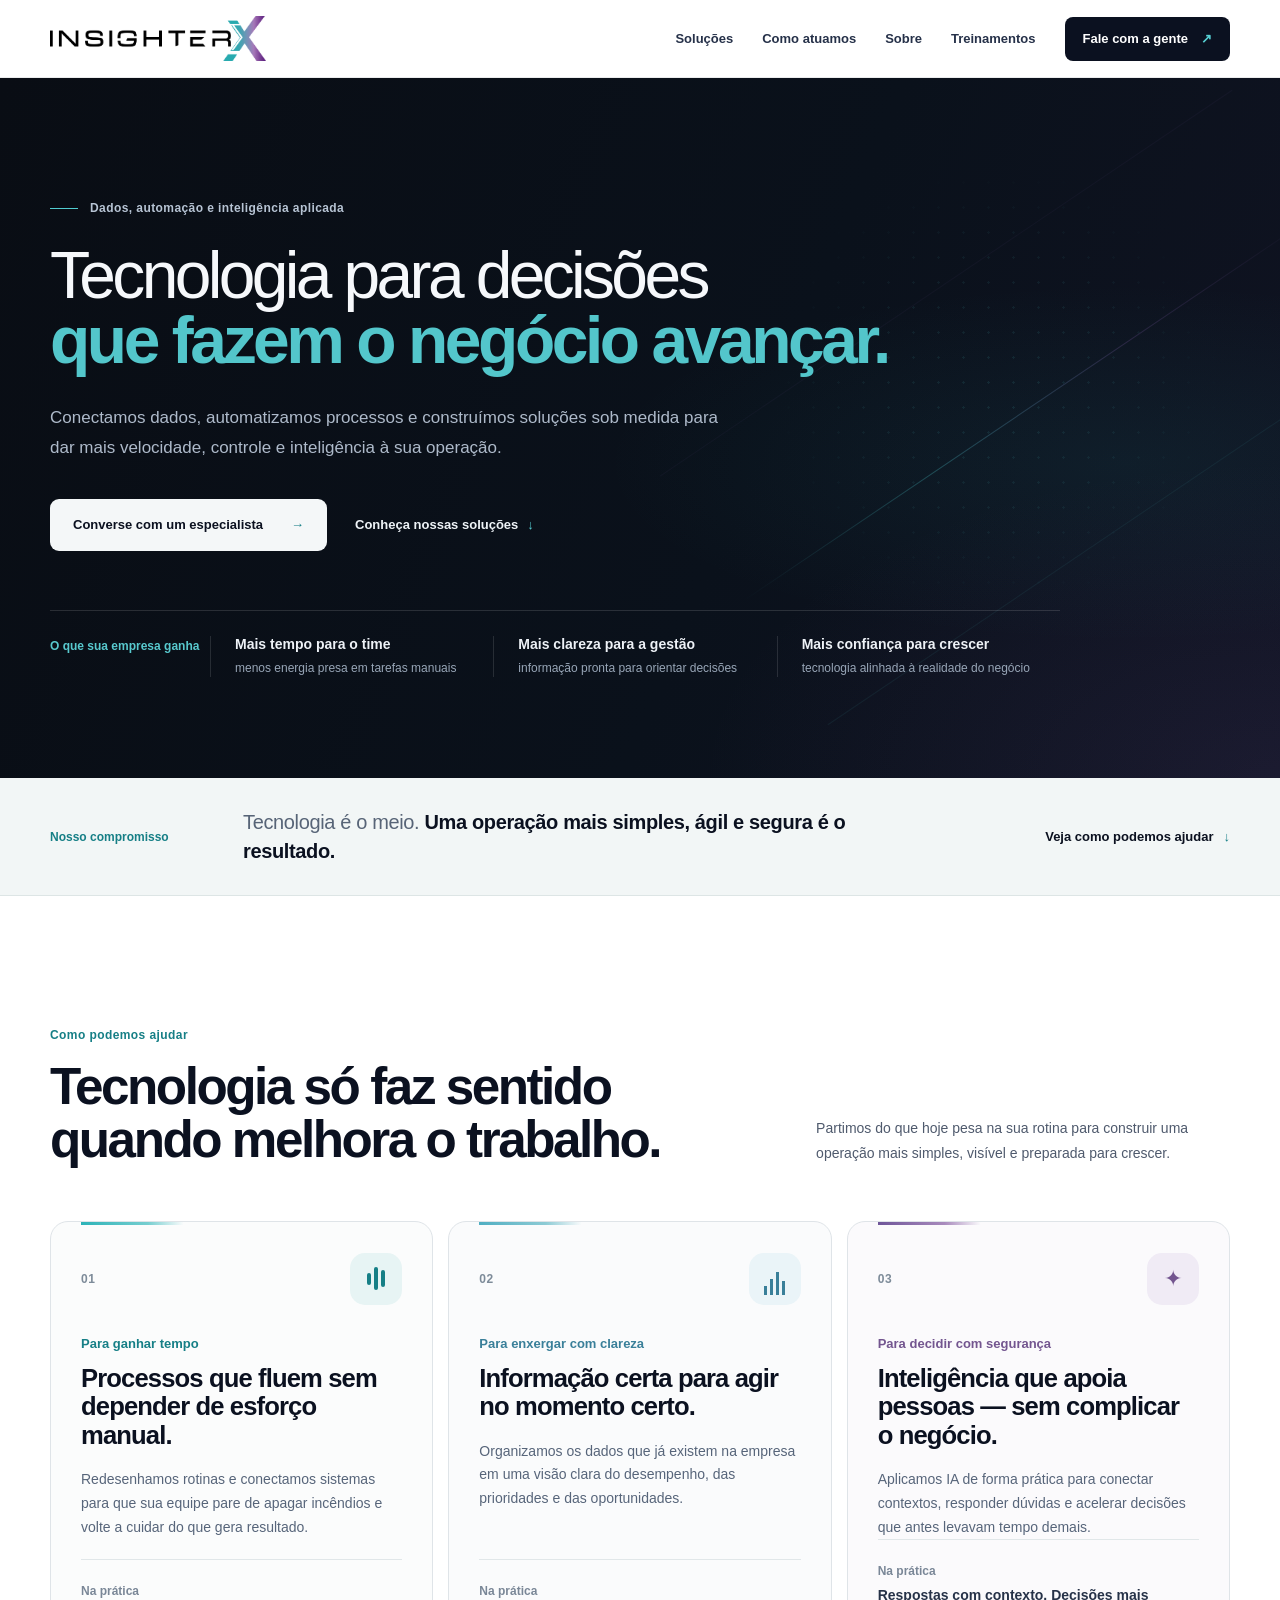
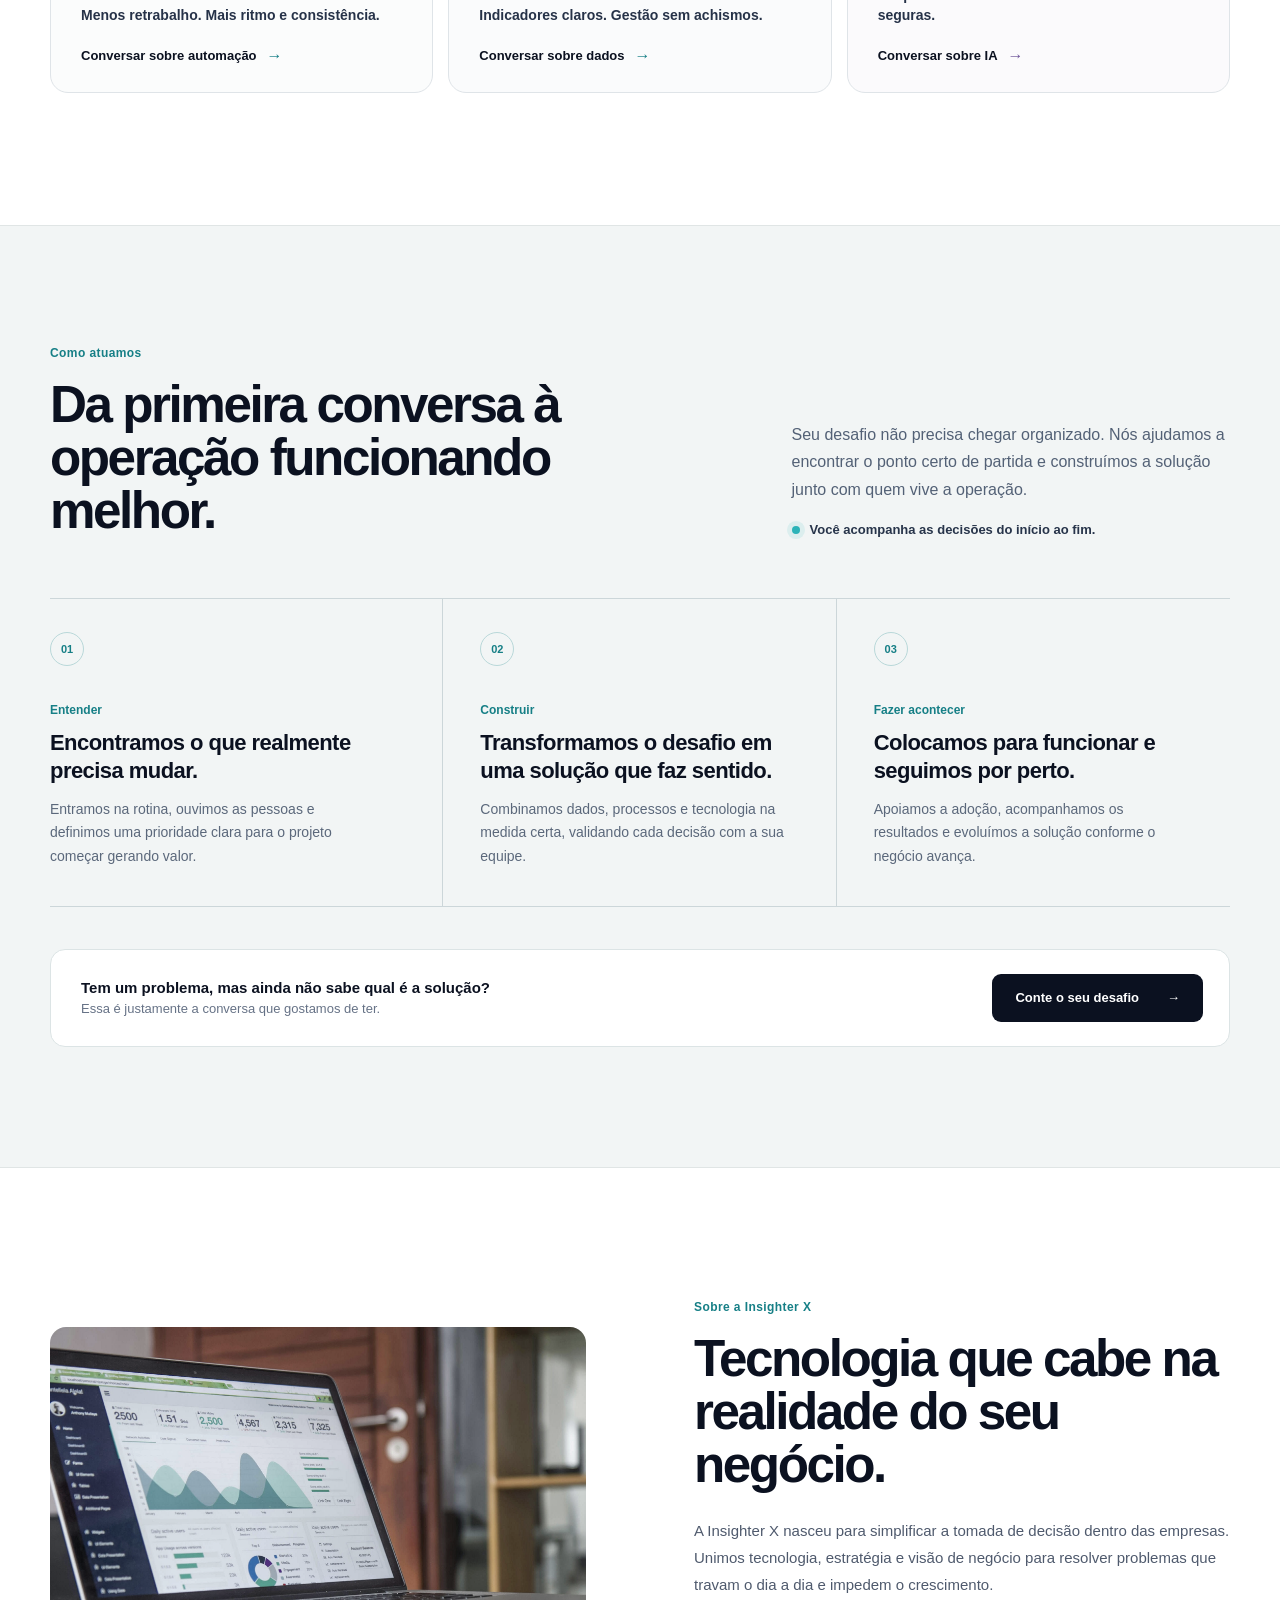
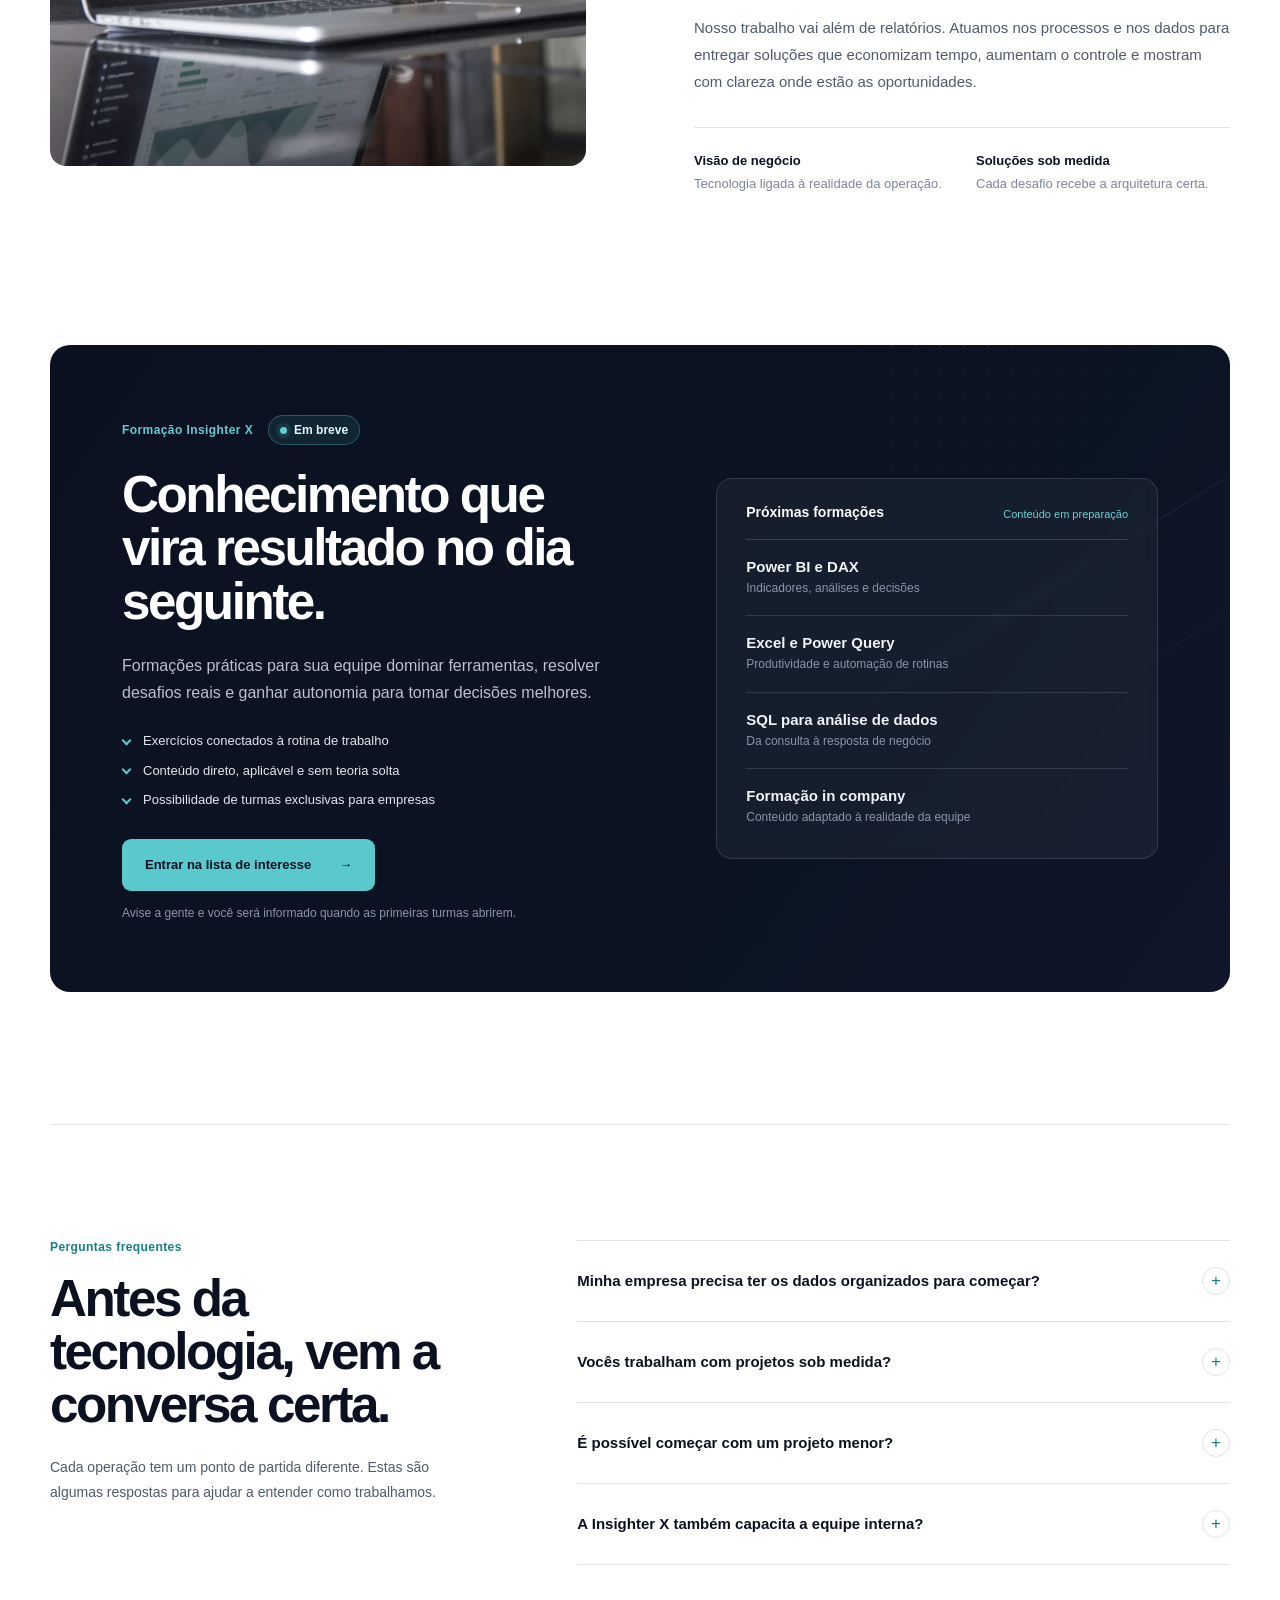
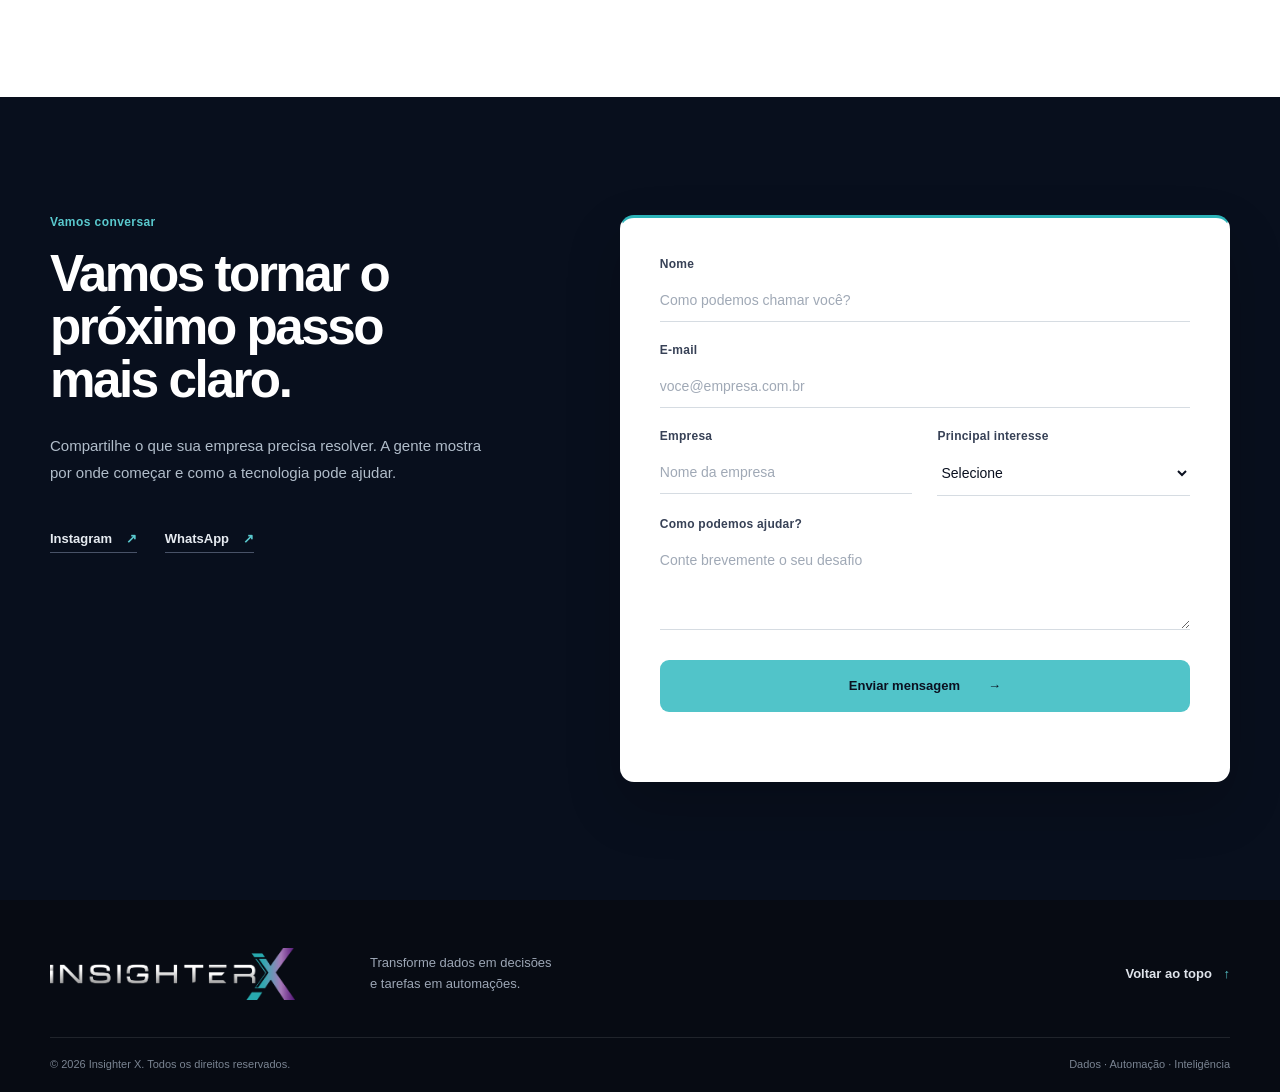
==== commit c4661377: "Refina jornada, metodologia e formacoes" ====
--- a/index.html
+++ b/index.html
@@ -16,8 +16,8 @@
     <meta name="twitter:card" content="summary_large_image">
     <title>Insighter X — Dados, automação e inteligência artificial</title>
     <link rel="icon" href="assets/images/insighter-x-black.png" type="image/png">
-    <link rel="stylesheet" href="assets/styles.css">
-    <script src="assets/app.js" defer></script>
+    <link rel="stylesheet" href="assets/styles.css?v=20261005-3">
+    <script src="assets/app.js?v=20261005-3" defer></script>
     <script type="application/ld+json">
       {
         "@context": "https://schema.org",
@@ -64,17 +64,19 @@
             <a class="text-link" href="#solucoes">Conheça nossas soluções <span>↓</span></a>
           </div>
           <div class="hero-proof">
-            <div><strong>Informação pronta para agir</strong><span>menos tempo procurando dados</span></div>
-            <div><strong>Tempo para o que importa</strong><span>menos esforço operacional</span></div>
-            <div><strong>Decisões mais seguras</strong><span>mais clareza para crescer</span></div>
-          </div>
-        </div>
-
-      </section>
-
-      <section class="trust-strip" aria-label="Competências Insighter X">
-        <p>Tecnologia aplicada ao negócio</p>
-        <div><span>Engenharia de dados</span><i></i><span>Business Intelligence</span><i></i><span>Automação</span><i></i><span>Inteligência Artificial</span></div>
+            <span class="hero-proof-title">O que sua empresa ganha</span>
+            <div><strong>Mais tempo para o time</strong><span>menos energia presa em tarefas manuais</span></div>
+            <div><strong>Mais clareza para a gestão</strong><span>informação pronta para orientar decisões</span></div>
+            <div><strong>Mais confiança para crescer</strong><span>tecnologia alinhada à realidade do negócio</span></div>
+          </div>
+        </div>
+
+      </section>
+
+      <section class="trust-strip" aria-label="Compromisso Insighter X">
+        <span class="trust-label">Nosso compromisso</span>
+        <p>Tecnologia é o meio. <strong>Uma operação mais simples, ágil e segura é o resultado.</strong></p>
+        <a href="#solucoes">Veja como podemos ajudar <span>↓</span></a>
       </section>
 
       <section class="section solutions" id="solucoes">
@@ -112,18 +114,22 @@
       </section>
 
       <section class="intelligence-band" id="metodo">
-        <div class="intelligence-copy reveal">
-          <span class="section-index">Como atuamos</span>
-          <h2>Um caminho simples para uma operação mais inteligente.</h2>
-          <p>Começamos entendendo onde sua empresa quer chegar. Depois, combinamos dados, processos e tecnologia na medida certa para tornar esse caminho possível.</p>
-          <a class="button light-button" href="#contato">Converse com um especialista <span>→</span></a>
+        <div class="method-heading">
+          <div class="intelligence-copy reveal">
+            <span class="section-index">Como atuamos</span>
+            <h2>Da primeira conversa à operação funcionando melhor.</h2>
+          </div>
+          <div class="method-intro reveal">
+            <p>Seu desafio não precisa chegar organizado. Nós ajudamos a encontrar o ponto certo de partida e construímos a solução junto com quem vive a operação.</p>
+            <span><i></i> Você acompanha as decisões do início ao fim.</span>
+          </div>
         </div>
         <ol class="method-list">
-          <li class="reveal"><span>01</span><div><strong>Escutamos o desafio</strong><p>Entendemos prioridades, rotina e o que hoje limita a sua operação.</p></div></li>
-          <li class="reveal"><span>02</span><div><strong>Organizamos a base</strong><p>Conectamos dados e sistemas para transformar informação dispersa em visão de gestão.</p></div></li>
-          <li class="reveal"><span>03</span><div><strong>Construímos junto</strong><p>Automatizamos o que consome tempo e entregamos a solução que faz sentido para o negócio.</p></div></li>
-          <li class="reveal"><span>04</span><div><strong>Evoluímos com o uso</strong><p>Acompanhamos a adoção e ajustamos o que for necessário para gerar valor contínuo.</p></div></li>
+          <li class="reveal"><span class="method-number">01</span><div><span class="method-phase">Entender</span><strong>Encontramos o que realmente precisa mudar.</strong><p>Entramos na rotina, ouvimos as pessoas e definimos uma prioridade clara para o projeto começar gerando valor.</p></div></li>
+          <li class="reveal"><span class="method-number">02</span><div><span class="method-phase">Construir</span><strong>Transformamos o desafio em uma solução que faz sentido.</strong><p>Combinamos dados, processos e tecnologia na medida certa, validando cada decisão com a sua equipe.</p></div></li>
+          <li class="reveal"><span class="method-number">03</span><div><span class="method-phase">Fazer acontecer</span><strong>Colocamos para funcionar e seguimos por perto.</strong><p>Apoiamos a adoção, acompanhamos os resultados e evoluímos a solução conforme o negócio avança.</p></div></li>
         </ol>
+        <div class="method-cta reveal"><p><strong>Tem um problema, mas ainda não sabe qual é a solução?</strong><span>Essa é justamente a conversa que gostamos de ter.</span></p><a class="button light-button" href="#contato">Conte o seu desafio <span>→</span></a></div>
       </section>
 
       <section class="section about" id="sobre">
@@ -142,16 +148,19 @@
       <section class="section training" id="treinamentos">
         <div class="learning-panel reveal">
           <div class="learning-copy">
-            <span class="section-index">Formação</span>
-            <h2>Conhecimento que permanece na equipe.</h2>
-            <p>Treinamentos práticos, construídos para aproximar ferramentas e problemas reais de negócio — sem conteúdo genérico e sem teoria desconectada da rotina.</p>
-            <a class="text-link" href="#contato">Quero saber das próximas turmas <span>→</span></a>
+            <div class="learning-meta"><span class="section-index">Formação Insighter X</span><span class="coming-badge"><i></i> Em breve</span></div>
+            <h2>Conhecimento que vira resultado no dia seguinte.</h2>
+            <p>Formações práticas para sua equipe dominar ferramentas, resolver desafios reais e ganhar autonomia para tomar decisões melhores.</p>
+            <ul class="learning-benefits"><li>Exercícios conectados à rotina de trabalho</li><li>Conteúdo direto, aplicável e sem teoria solta</li><li>Possibilidade de turmas exclusivas para empresas</li></ul>
+            <a class="button training-button" href="#contato">Entrar na lista de interesse <span>→</span></a>
+            <small>Avise a gente e você será informado quando as primeiras turmas abrirem.</small>
           </div>
           <div class="learning-topics" aria-label="Temas dos treinamentos">
-            <span>DAX avançado</span>
-            <span>Excel avançado</span>
-            <span>Power Query e Linguagem M</span>
-            <span>SQL para análise de dados</span>
+            <div class="learning-topics-head"><span>Próximas formações</span><small>Conteúdo em preparação</small></div>
+            <div class="learning-topic"><span>Power BI e DAX</span><small>Indicadores, análises e decisões</small></div>
+            <div class="learning-topic"><span>Excel e Power Query</span><small>Produtividade e automação de rotinas</small></div>
+            <div class="learning-topic"><span>SQL para análise de dados</span><small>Da consulta à resposta de negócio</small></div>
+            <div class="learning-topic"><span>Formação in company</span><small>Conteúdo adaptado à realidade da equipe</small></div>
           </div>
         </div>
       </section>
--- a/assets/styles.css
+++ b/assets/styles.css
@@ -84,18 +84,20 @@
 .text-link:hover span { transform: translateX(3px); }
 .hero .text-link { color: #eef3f7; }
 .hero .text-link span { color: #55ccd0; }
-.hero-proof { max-width: 860px; margin-top: 59px; padding-top: 25px; display: grid; grid-template-columns: repeat(3, 1fr); border-top: 1px solid rgba(255, 255, 255, .13); }
-.hero-proof div { padding-right: 25px; }
-.hero-proof div + div { padding-left: 25px; border-left: 1px solid rgba(255, 255, 255, .12); }
+.hero-proof { max-width: 1010px; margin-top: 59px; padding-top: 25px; display: grid; grid-template-columns: 160px repeat(3, 1fr); align-items: start; border-top: 1px solid rgba(255, 255, 255, .13); }
+.hero-proof-title { padding-top: 2px; color: #58c9ce; font-size: 12px; font-weight: 700; line-height: 1.45; }
+.hero-proof div { padding: 0 24px; border-left: 1px solid rgba(255, 255, 255, .12); }
 .hero-proof strong, .hero-proof span { display: block; }
-.hero-proof strong { margin-bottom: 6px; color: #eef2f7; font-size: 13px; font-weight: 670; }
-.hero-proof span { color: #93a0b2; font-size: 12px; line-height: 1.45; }
-
-.trust-strip { min-height: 74px; padding: 0 max(28px, calc((100vw - var(--max)) / 2)); display: flex; align-items: center; justify-content: space-between; gap: 35px; color: #d3dae4; background: #0c1422; border-top: 1px solid rgba(255, 255, 255, .08); }
-.trust-strip p { margin: 0; color: #9aa8ba; font-size: 12px; }
-.trust-strip div { display: flex; align-items: center; gap: 20px; }
-.trust-strip span { font-size: 12px; font-weight: 590; letter-spacing: 0; }
-.trust-strip i { width: 3px; height: 3px; background: #3ebdc2; border-radius: 50%; }
+.hero-proof strong { margin-bottom: 7px; color: #eef2f7; font-size: 14px; font-weight: 670; }
+.hero-proof div span { color: #98a6b7; font-size: 12px; line-height: 1.5; }
+
+.trust-strip { min-height: 118px; padding: 26px max(28px, calc((100vw - var(--max)) / 2)); display: grid; grid-template-columns: 155px minmax(0, 1fr) auto; align-items: center; gap: 38px; color: var(--ink); background: #f2f6f6; border-bottom: 1px solid #dde5e5; }
+.trust-label { color: var(--teal-dark); font-size: 12px; font-weight: 700; }
+.trust-strip p { max-width: 690px; margin: 0; color: #576477; font-size: 20px; letter-spacing: -.018em; line-height: 1.45; }
+.trust-strip p strong { color: var(--ink); font-weight: 630; }
+.trust-strip a { display: inline-flex; align-items: center; gap: 10px; color: var(--ink); font-size: 13px; font-weight: 700; text-decoration: none; }
+.trust-strip a span { color: var(--teal-dark); transition: transform .2s ease; }
+.trust-strip a:hover span { transform: translateY(3px); }
 
 .section { width: min(calc(100% - 56px), var(--max)); margin: 0 auto; padding: 132px 0; }
 .section-heading { margin-bottom: 54px; display: grid; grid-template-columns: 1.15fr .72fr; align-items: end; gap: 105px; }
@@ -146,15 +148,28 @@
 .solution-card:nth-child(3) a span { color: var(--violet); }
 .solution-card a:hover span { transform: translateX(4px); }
 
-.intelligence-band { padding: 122px max(28px, calc((100vw - var(--max)) / 2)); display: grid; grid-template-columns: .82fr 1.18fr; gap: 120px; background: var(--mist); border-top: 1px solid #e0e5e5; border-bottom: 1px solid #e0e5e5; }
-.intelligence-copy p { max-width: 485px; margin: 27px 0 34px; color: #596579; font-size: 14px; line-height: 1.78; }
+.intelligence-band { padding: 120px max(28px, calc((100vw - var(--max)) / 2)); background: var(--mist); border-top: 1px solid #e0e5e5; border-bottom: 1px solid #e0e5e5; }
+.method-heading { margin-bottom: 61px; display: grid; grid-template-columns: 1.12fr .78fr; align-items: end; gap: 112px; }
+.intelligence-copy h2 { max-width: 690px; }
+.method-intro p { margin: 0; color: #536176; font-size: 16px; line-height: 1.72; }
+.method-intro > span { margin-top: 19px; display: flex; align-items: center; gap: 10px; color: #27344a; font-size: 13px; font-weight: 650; }
+.method-intro > span i { width: 8px; height: 8px; background: var(--teal); border-radius: 50%; box-shadow: 0 0 0 5px rgba(44, 179, 184, .11); }
 .light-button { color: #fff; background: var(--ink); }
 .light-button:hover { background: #222c3d; }
-.method-list { margin: 0; padding: 0; list-style: none; border-top: 1px solid #d2d9dc; }
-.method-list li { padding: 24px 0; display: grid; grid-template-columns: 42px 1fr; gap: 20px; border-bottom: 1px solid #d2d9dc; }
-.method-list li > span { padding-top: 4px; color: var(--teal-dark); font-size: 12px; font-weight: 700; }
-.method-list strong { color: var(--ink); font-size: 18px; font-weight: 650; }
-.method-list p { margin: 7px 0 0; color: #5f6c80; font-size: 13px; line-height: 1.6; }
+.method-list { margin: 0; padding: 0; display: grid; grid-template-columns: repeat(3, 1fr); list-style: none; border-top: 1px solid #ccd6d9; border-bottom: 1px solid #ccd6d9; }
+.method-list li { min-height: 305px; padding: 33px 37px 38px; border-right: 1px solid #ccd6d9; }
+.method-list li:first-child { padding-left: 0; }
+.method-list li:last-child { padding-right: 0; border-right: 0; }
+.method-number { display: grid; width: 34px; height: 34px; margin-bottom: 37px; place-items: center; color: var(--teal-dark); border: 1px solid #b9d8d9; border-radius: 50%; font-size: 11px; font-weight: 750; }
+.method-phase { display: block; margin-bottom: 12px; color: var(--teal-dark); font-size: 12px; font-weight: 700; }
+.method-list strong { display: block; max-width: 310px; color: var(--ink); font-size: 22px; font-weight: 620; letter-spacing: -.025em; line-height: 1.25; }
+.method-list p { max-width: 315px; margin: 14px 0 0; color: #5b687b; font-size: 14px; line-height: 1.65; }
+.method-cta { margin-top: 42px; padding: 24px 26px 24px 30px; display: flex; align-items: center; justify-content: space-between; gap: 40px; background: #fff; border: 1px solid #dce4e5; border-radius: 15px; }
+.method-cta p { margin: 0; }
+.method-cta strong, .method-cta p span { display: block; }
+.method-cta strong { margin-bottom: 5px; color: var(--ink); font-size: 15px; }
+.method-cta p span { color: #667286; font-size: 13px; }
+.method-cta .button { min-height: 48px; flex: 0 0 auto; }
 
 .about { display: grid; grid-template-columns: 1fr 1fr; align-items: center; gap: 108px; }
 .about-mark { position: relative; aspect-ratio: 1 / .82; border-radius: 16px; overflow: hidden; }
@@ -165,23 +180,39 @@
 .about-values { margin-top: 31px; padding-top: 25px; display: grid; grid-template-columns: 1fr 1fr; gap: 28px; border-top: 1px solid var(--line); }
 .about-values strong, .about-values span { display: block; }
 .about-values strong { margin-bottom: 6px; color: var(--ink); font-size: 13px; }
-.about-values span { color: var(--muted); font-size: 12px; line-height: 1.5; }
+.about-values span { color: var(--muted); font-size: 13px; line-height: 1.5; }
 
 .training { padding-top: 20px; }
-.learning-panel { position: relative; padding: 72px; display: grid; grid-template-columns: 1.1fr .9fr; align-items: end; gap: 100px; overflow: hidden; color: #fff; border-radius: 18px; background: var(--ink); }
-.learning-panel::after { position: absolute; width: 430px; height: 430px; top: -245px; right: -155px; content: ""; border: 1px solid rgba(77, 198, 203, .18); border-radius: 50%; box-shadow: 0 0 0 70px rgba(77, 198, 203, .025); }
+.learning-panel { position: relative; padding: 70px 72px; display: grid; grid-template-columns: 1.07fr .93fr; align-items: center; gap: 86px; overflow: hidden; color: #fff; border-radius: 20px; background: linear-gradient(125deg, #0b1120 0%, #0b1423 68%, #11162a 100%); }
+.learning-panel::before { position: absolute; width: 390px; height: 300px; top: -35px; right: -40px; content: ""; opacity: .45; background-image: radial-gradient(circle, rgba(80, 199, 204, .24) 1px, transparent 1.4px); background-size: 24px 24px; mask-image: linear-gradient(135deg, #000, transparent 74%); }
+.learning-panel::after { position: absolute; width: 530px; height: 1px; top: 36%; right: -100px; content: ""; background: linear-gradient(90deg, transparent, rgba(70, 193, 199, .25), rgba(115, 83, 154, .25), transparent); box-shadow: 0 115px 0 rgba(87, 208, 212, .07); transform: rotate(-32deg); }
+.learning-copy { position: relative; z-index: 1; }
+.learning-meta { margin-bottom: 23px; display: flex; align-items: center; gap: 15px; }
+.learning-meta .section-index { margin: 0; }
+.coming-badge { padding: 7px 11px; display: inline-flex; align-items: center; gap: 7px; color: #dff9fa; background: rgba(77, 198, 203, .11); border: 1px solid rgba(89, 201, 206, .32); border-radius: 999px; font-size: 12px; font-weight: 700; }
+.coming-badge i { width: 7px; height: 7px; background: #5dd0d4; border-radius: 50%; box-shadow: 0 0 0 4px rgba(93, 208, 212, .11); }
 .learning-panel .section-index { color: #61cdd1; }
 .learning-panel h2 { max-width: 610px; color: #fff; }
-.learning-copy > p { max-width: 610px; margin: 25px 0 29px; color: #b8c2d0; font-size: 15px; line-height: 1.75; }
-.learning-panel .text-link { color: #fff; }
-.learning-panel .text-link span { color: #61cdd1; }
-.learning-topics { position: relative; z-index: 1; border-top: 1px solid rgba(255, 255, 255, .15); }
-.learning-topics span { padding: 18px 0; display: flex; justify-content: space-between; color: #e3e8ef; border-bottom: 1px solid rgba(255, 255, 255, .15); font-size: 14px; }
-.learning-topics span::after { content: "↗"; color: #5fcbd0; }
+.learning-copy > p { max-width: 610px; margin: 24px 0 25px; color: #b8c2d0; font-size: 16px; line-height: 1.7; }
+.learning-benefits { margin: 0 0 29px; padding: 0; list-style: none; }
+.learning-benefits li { position: relative; margin: 10px 0; padding-left: 21px; color: #e1e6ed; font-size: 13px; line-height: 1.5; }
+.learning-benefits li::before { position: absolute; top: .42em; left: 1px; width: 7px; height: 7px; content: ""; border: 2px solid #5ac9ce; border-top: 0; border-left: 0; transform: rotate(45deg); }
+.training-button { color: var(--ink); background: #59c9ce; }
+.training-button:hover { background: #6ed2d6; }
+.learning-copy > small { max-width: 475px; margin-top: 13px; display: block; color: #8997aa; font-size: 12px; line-height: 1.5; }
+.learning-topics { position: relative; z-index: 1; padding: 25px 29px 13px; background: rgba(255, 255, 255, .045); border: 1px solid rgba(255, 255, 255, .12); border-radius: 16px; backdrop-filter: blur(5px); }
+.learning-topics-head { padding-bottom: 19px; display: flex; align-items: end; justify-content: space-between; gap: 20px; border-bottom: 1px solid rgba(255, 255, 255, .16); }
+.learning-topics-head span { color: #fff; font-size: 14px; font-weight: 700; }
+.learning-topics-head small { color: #6fd0d4; font-size: 11px; }
+.learning-topic { padding: 18px 0; border-bottom: 1px solid rgba(255, 255, 255, .12); }
+.learning-topic:last-child { border-bottom: 0; }
+.learning-topic span, .learning-topic small { display: block; }
+.learning-topic span { color: #f0f3f7; font-size: 15px; font-weight: 650; }
+.learning-topic small { margin-top: 5px; color: #8996a9; font-size: 12px; line-height: 1.45; }
 
 .faq { padding-top: 115px; display: grid; grid-template-columns: .78fr 1.22fr; gap: 110px; border-top: 1px solid var(--line); }
 .faq-heading h2 { max-width: 470px; }
-.faq-heading p { max-width: 455px; margin: 24px 0 0; color: var(--text); font-size: 13px; line-height: 1.75; }
+.faq-heading p { max-width: 455px; margin: 24px 0 0; color: var(--text); font-size: 14px; line-height: 1.75; }
 .faq-list { border-top: 1px solid var(--line); }
 .faq-list details { border-bottom: 1px solid var(--line); }
 .faq-list summary { padding: 26px 0; display: grid; grid-template-columns: 1fr 28px; align-items: center; gap: 20px; color: var(--ink); font-size: 15px; font-weight: 650; list-style: none; cursor: pointer; transition: color .2s; }
@@ -196,12 +227,12 @@
 .contact h2 { max-width: 530px; color: #fff; }
 .contact-copy > p { max-width: 470px; margin: 27px 0 0; color: #b1bdca; font-size: 15px; line-height: 1.75; }
 .contact-links { margin-top: 45px; display: flex; gap: 28px; }
-.contact-links a { padding-bottom: 6px; color: #e6ebf1; border-bottom: 1px solid #485267; font-size: 12px; font-weight: 650; text-decoration: none; }
+.contact-links a { padding-bottom: 6px; color: #e6ebf1; border-bottom: 1px solid #485267; font-size: 13px; font-weight: 650; text-decoration: none; }
 .contact-links span { margin-left: 10px; color: #5ac9ce; }
 .contact-form { padding: 39px; color: var(--ink); background: #fff; border: 1px solid rgba(255,255,255,.55); border-top: 3px solid var(--teal); border-radius: 14px; box-shadow: 0 24px 55px rgba(0, 0, 0, .2); }
 .form-row { display: grid; grid-template-columns: 1fr 1fr; gap: 25px; }
 .field { margin-bottom: 21px; }
-.field label { display: block; margin-bottom: 8px; color: #374156; font-size: 11px; font-weight: 700; letter-spacing: .02em; }
+.field label { display: block; margin-bottom: 8px; color: #374156; font-size: 12px; font-weight: 700; letter-spacing: .02em; }
 .field input, .field textarea, .field select { width: 100%; padding: 13px 0; color: var(--ink); background: transparent; border: 0; border-bottom: 1px solid #d6dce2; border-radius: 0; outline: 0; resize: vertical; font-size: 14px; }
 .field input:focus, .field textarea:focus, .field select:focus { border-color: var(--teal-dark); }
 .field input::placeholder, .field textarea::placeholder { color: #a0a9b6; }
@@ -213,8 +244,8 @@
 footer { padding: 48px max(28px, calc((100vw - var(--max)) / 2)) 22px; background: #070b13; }
 .footer-main { padding-bottom: 37px; display: grid; grid-template-columns: 245px 1fr auto; align-items: center; gap: 75px; }
 .footer-main img { width: 100%; }
-.footer-main p { margin: 0; color: #9ca6b5; font-size: 12px; line-height: 1.6; }
-.footer-main a { color: #dfe4eb; font-size: 12px; font-weight: 650; text-decoration: none; }
+.footer-main p { margin: 0; color: #9ca6b5; font-size: 13px; line-height: 1.6; }
+.footer-main a { color: #dfe4eb; font-size: 13px; font-weight: 650; text-decoration: none; }
 .footer-main a span { margin-left: 8px; color: #59c9ce; }
 .footer-bottom { padding-top: 20px; display: flex; justify-content: space-between; color: #7a8492; border-top: 1px solid rgba(255, 255, 255, .1); font-size: 11px; }
 
@@ -226,7 +257,8 @@
   .hero h1 { font-size: 64px; }
   .section-heading { gap: 60px; }
   .solution-card { min-height: 440px; padding: 28px 24px 25px; }
-  .intelligence-band, .contact { gap: 70px; }
+  .method-heading, .contact { gap: 70px; }
+  .method-list li { padding-inline: 27px; }
   .about, .faq { gap: 70px; }
   .learning-panel { gap: 60px; }
 }
@@ -242,14 +274,24 @@
   .nav-cta { margin-top: 10px; justify-content: center; }
   .hero { min-height: auto; padding: 85px 32px 74px; }
   .hero h1 { font-size: clamp(48px, 9vw, 65px); }
-  .trust-strip { padding: 22px 32px; align-items: flex-start; flex-direction: column; }
-  .trust-strip div { flex-wrap: wrap; }
+  .hero-proof { grid-template-columns: repeat(3, 1fr); }
+  .hero-proof-title { grid-column: 1 / -1; margin-bottom: 18px; }
+  .trust-strip { padding: 30px 32px; grid-template-columns: 1fr auto; gap: 13px 30px; }
+  .trust-strip p { grid-column: 1 / -1; grid-row: 2; max-width: 760px; }
+  .trust-strip a { grid-column: 2; grid-row: 1; }
   .section { width: calc(100% - 64px); padding: 100px 0; }
-  .section-heading, .intelligence-band, .about, .faq, .contact, .learning-panel { grid-template-columns: 1fr; }
+  .section-heading, .method-heading, .about, .faq, .contact, .learning-panel { grid-template-columns: 1fr; }
   .section-heading { gap: 24px; }
   .solution-grid { grid-template-columns: 1fr; gap: 14px; }
   .solution-card { min-height: 0; padding: 30px; }
-  .intelligence-band, .contact { padding: 100px 32px; gap: 56px; }
+  .intelligence-band, .contact { padding: 100px 32px; }
+  .contact { gap: 56px; }
+  .method-heading { gap: 28px; }
+  .method-list { grid-template-columns: 1fr; }
+  .method-list li, .method-list li:first-child, .method-list li:last-child { min-height: 0; padding: 28px 0; display: grid; grid-template-columns: 54px 1fr; gap: 18px; border-right: 0; border-bottom: 1px solid #ccd6d9; }
+  .method-list li:last-child { border-bottom: 0; }
+  .method-number { margin: 0; }
+  .method-cta { margin-top: 34px; }
   .about { gap: 65px; }
   .about-mark { order: 2; width: calc(100% - 22px); }
   .learning-panel { padding: 58px 48px; gap: 50px; }
@@ -268,12 +310,12 @@
   .hero-actions { align-items: stretch; flex-direction: column; gap: 18px; }
   .hero-actions .text-link { justify-content: center; }
   .hero-proof { margin-top: 43px; grid-template-columns: 1fr; }
-  .hero-proof div { padding: 0; }
+  .hero-proof-title { margin-bottom: 16px; }
+  .hero-proof div { padding: 0; border-left: 0; }
   .hero-proof div + div { margin-top: 14px; padding: 14px 0 0; border-top: 1px solid rgba(255, 255, 255, .1); border-left: 0; }
-  .trust-strip { padding-inline: 20px; }
-  .trust-strip div { gap: 10px 16px; }
-  .trust-strip i { display: none; }
-  .trust-strip span { width: calc(50% - 8px); line-height: 1.45; }
+  .trust-strip { padding: 28px 20px; grid-template-columns: 1fr; gap: 15px; }
+  .trust-strip p, .trust-strip a { grid-column: 1; grid-row: auto; }
+  .trust-strip p { font-size: 18px; }
   .section { width: calc(100% - 40px); padding: 82px 0; }
   .section h2, .intelligence-band h2, .contact h2 { font-size: 36px; }
   .solution-card { padding: 25px 22px; border-radius: 15px; }
@@ -284,9 +326,16 @@
   .solution-card p { margin-top: 16px; font-size: 14px; }
   .solution-outcome { margin-top: 27px; padding-top: 19px; }
   .intelligence-band, .contact { padding: 82px 20px; }
+  .method-list li, .method-list li:first-child, .method-list li:last-child { grid-template-columns: 42px 1fr; gap: 13px; }
+  .method-list strong { font-size: 20px; }
+  .method-cta { padding: 23px 21px; align-items: stretch; flex-direction: column; gap: 20px; }
+  .method-cta .button { width: 100%; }
   .about { gap: 50px; }
   .about-values { grid-template-columns: 1fr; }
   .learning-panel { padding: 48px 24px; }
+  .learning-meta { align-items: flex-start; flex-direction: column; gap: 9px; }
+  .learning-topics { padding: 22px 20px 10px; }
+  .learning-topics-head { align-items: flex-start; flex-direction: column; gap: 6px; }
   .faq { padding-top: 82px; }
   .form-row { grid-template-columns: 1fr; gap: 0; }
   .contact-form { padding: 30px 21px; box-shadow: 9px 11px 0 rgba(38, 49, 76, .34); }
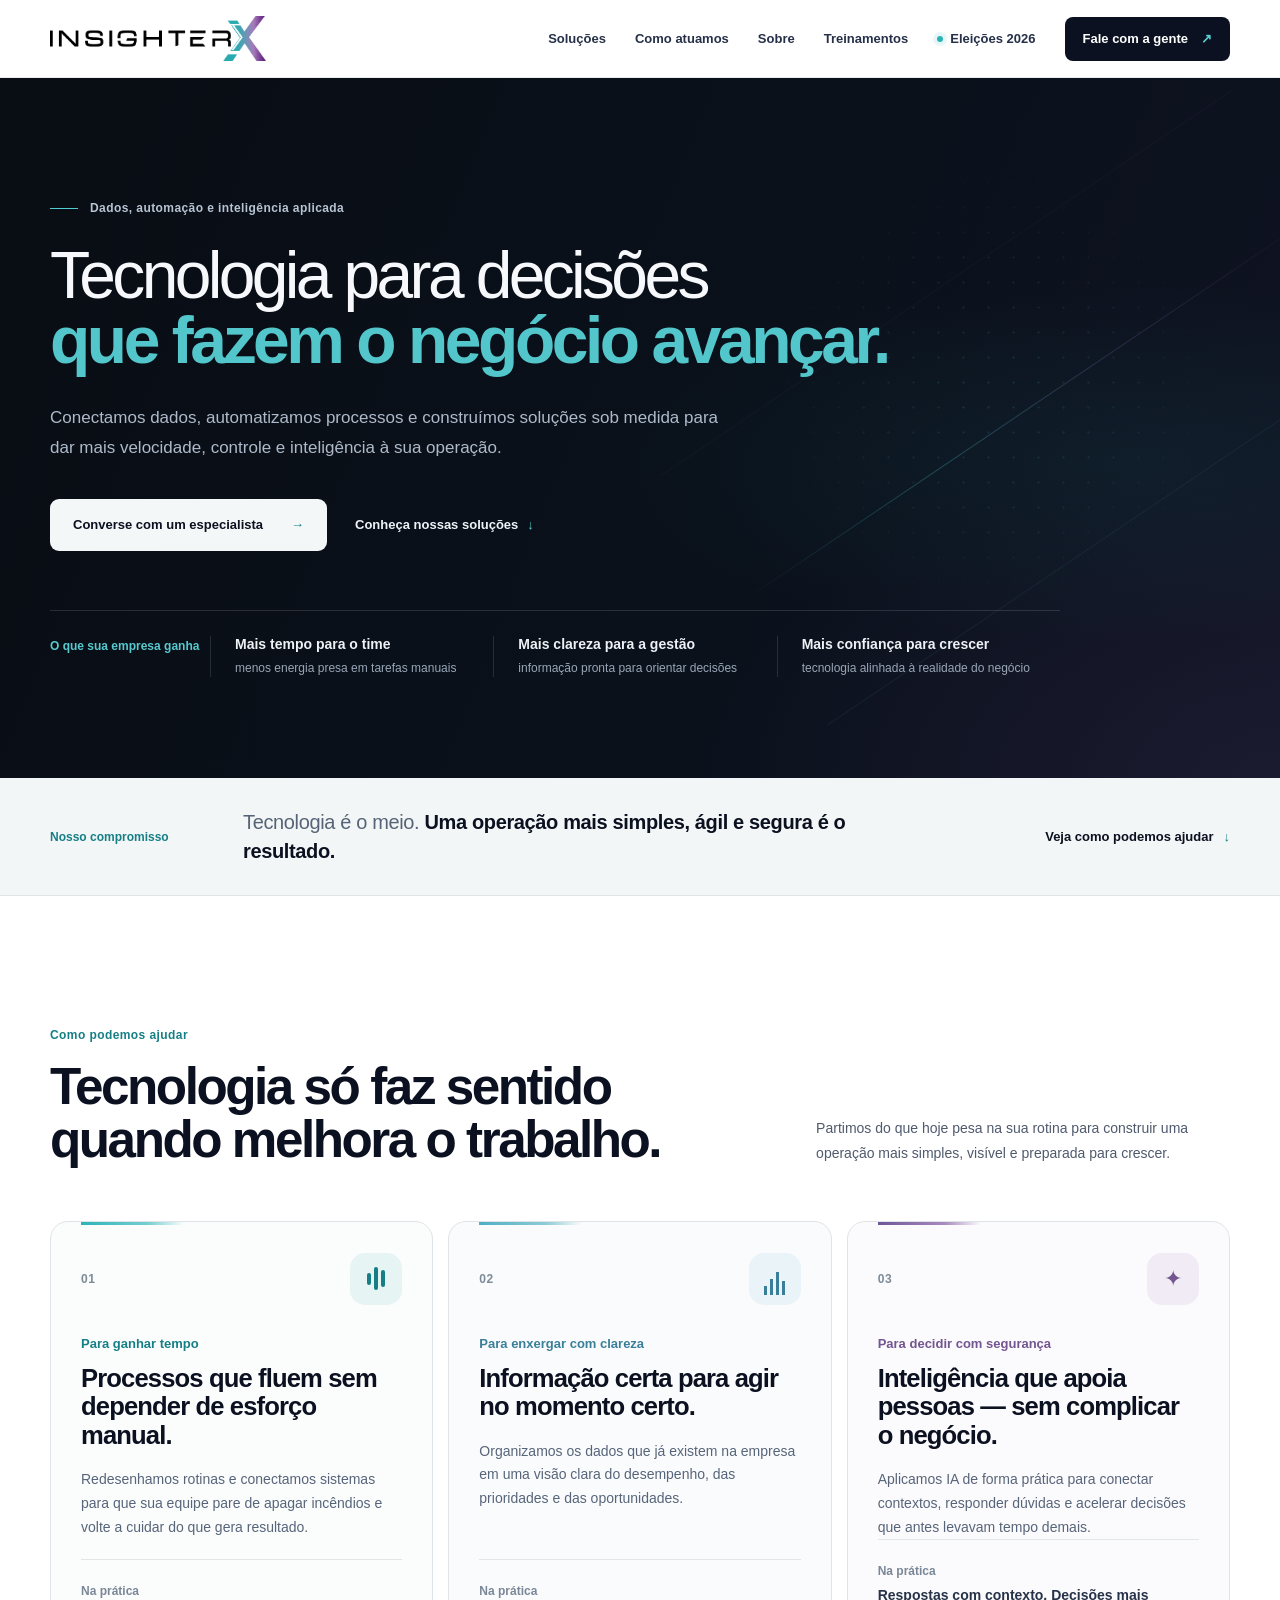
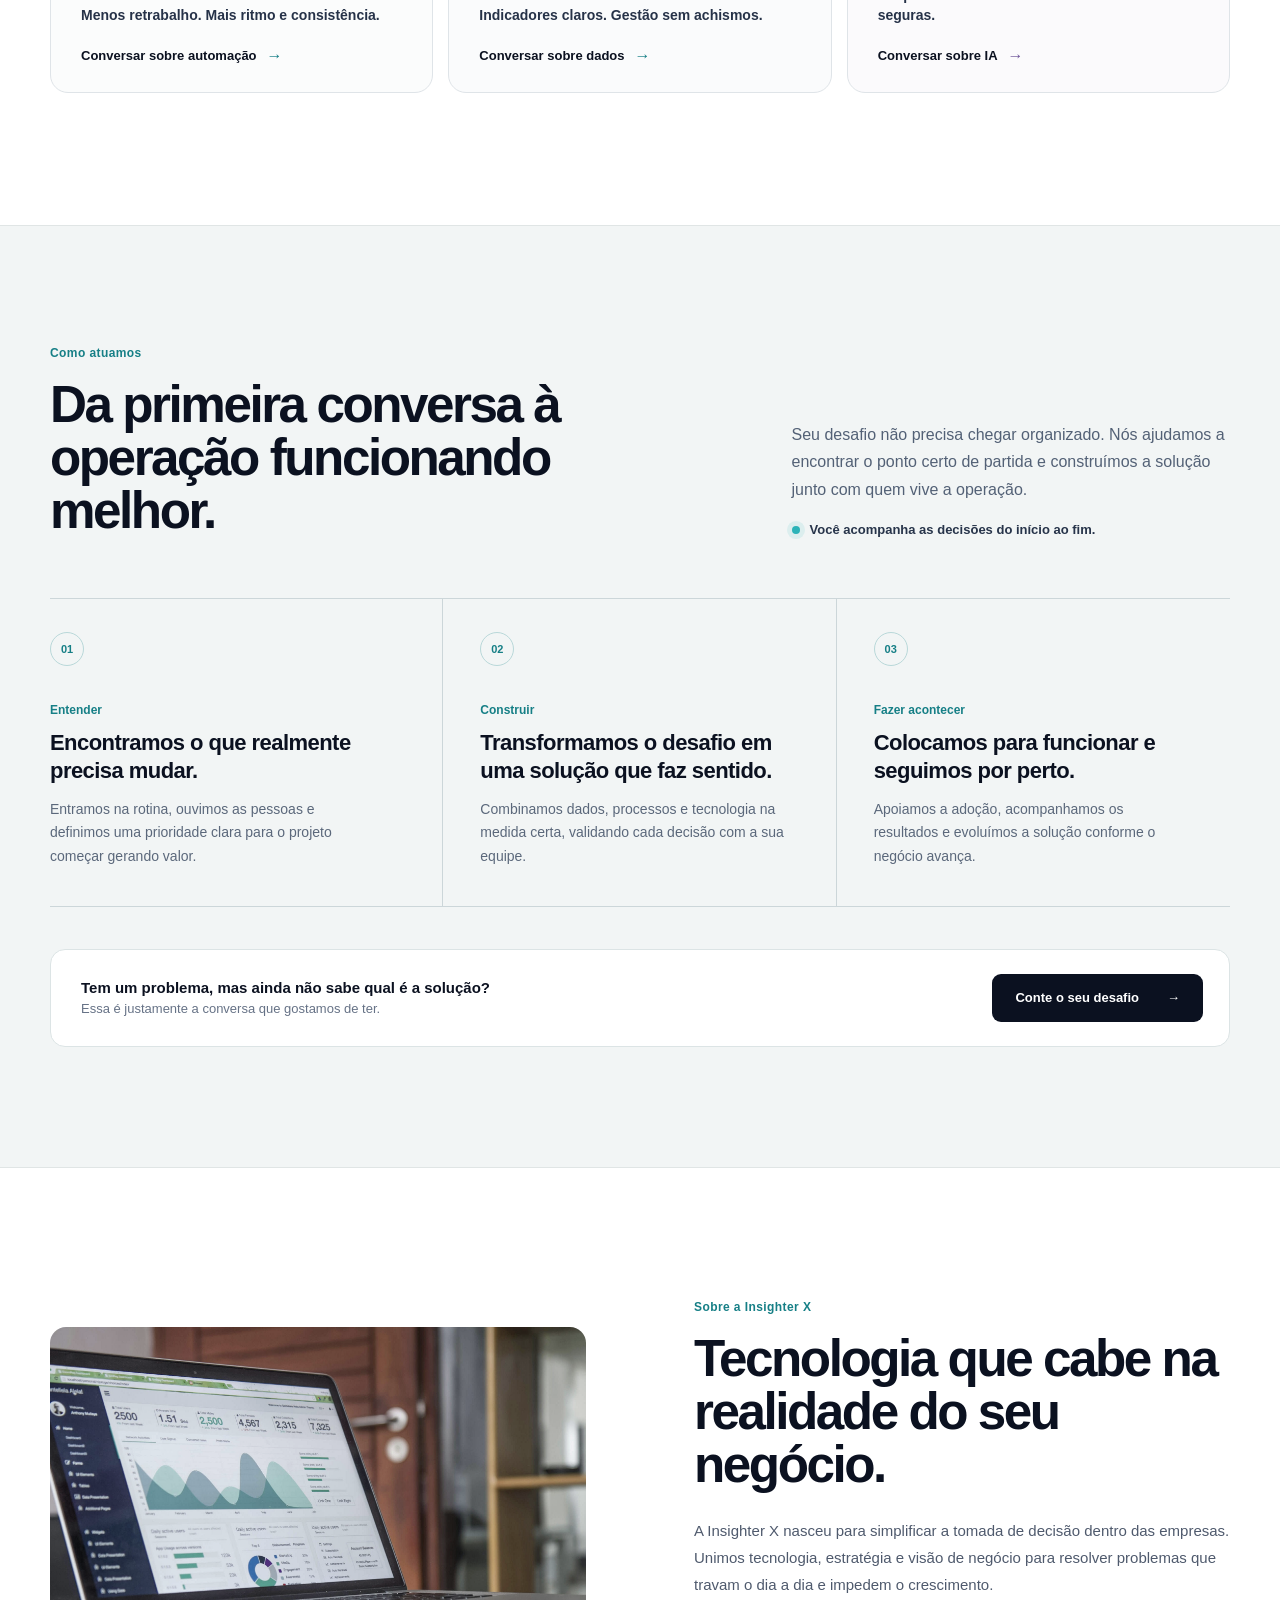
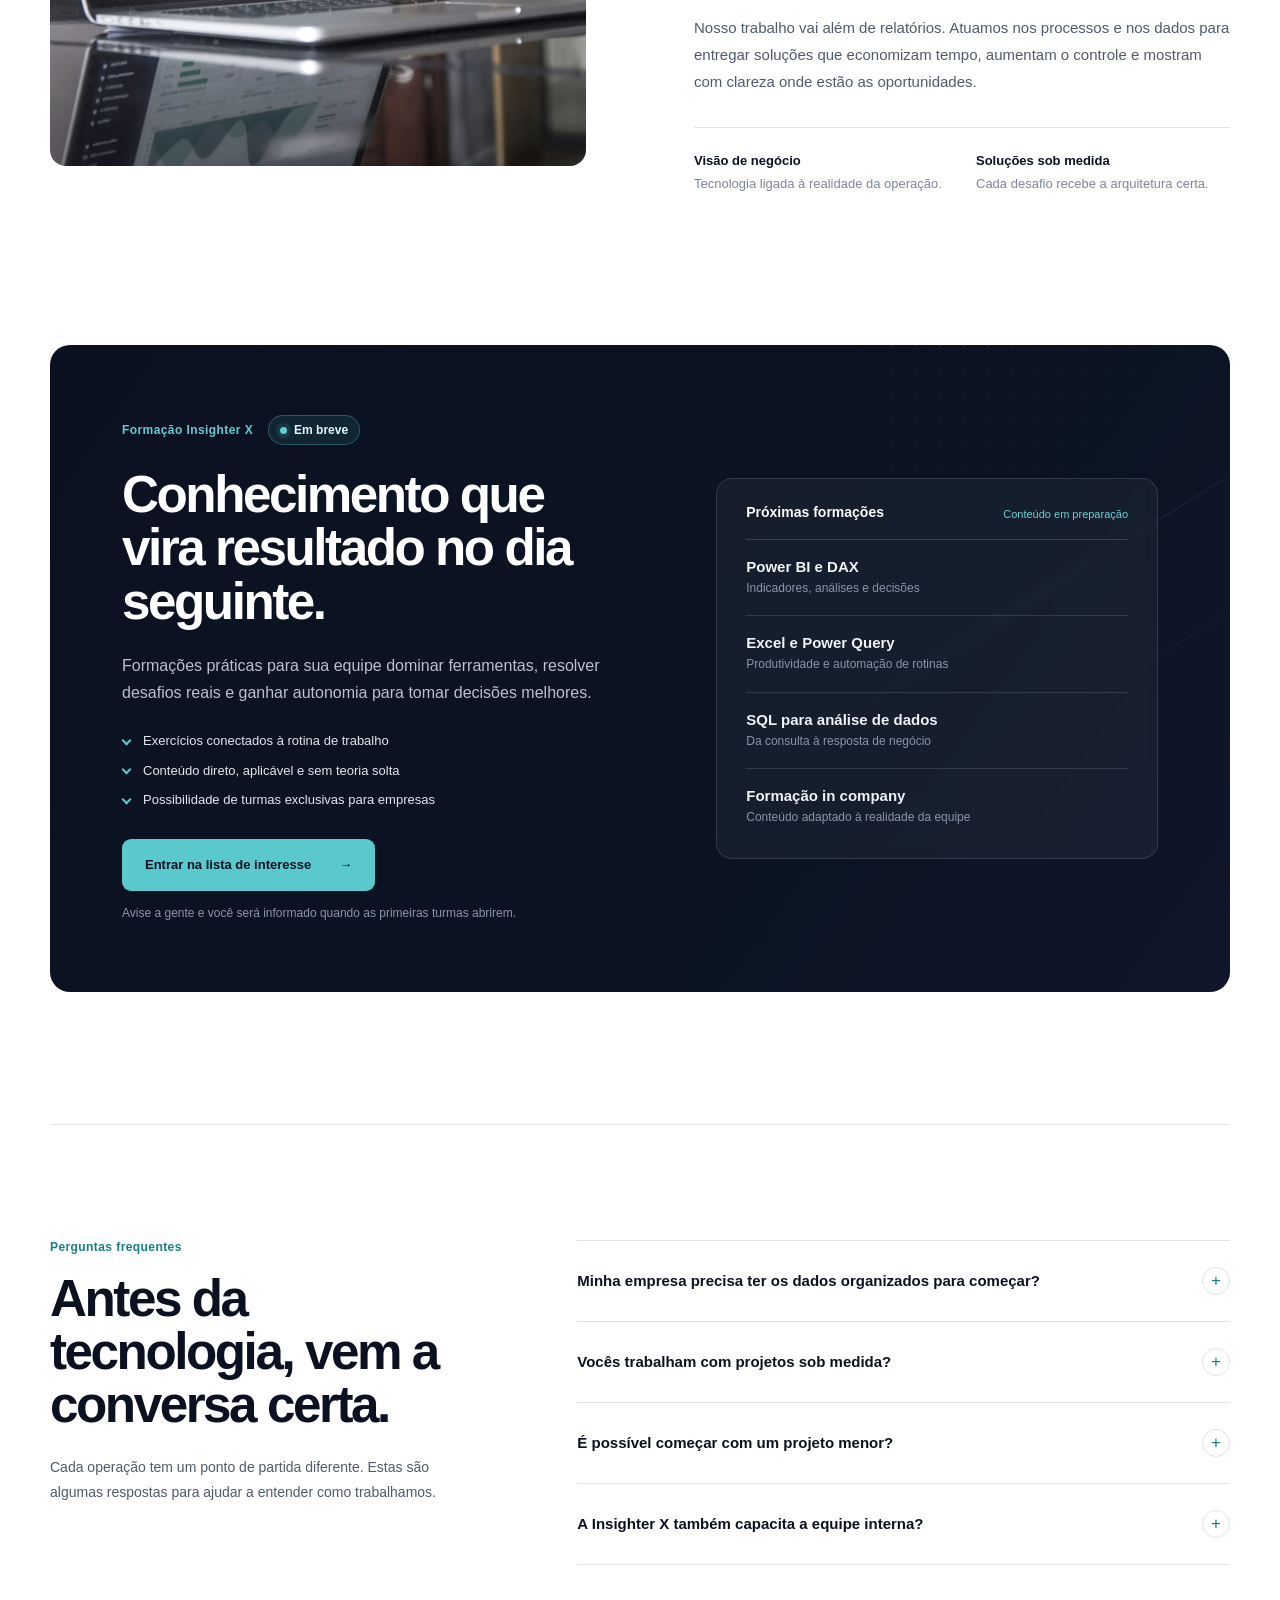
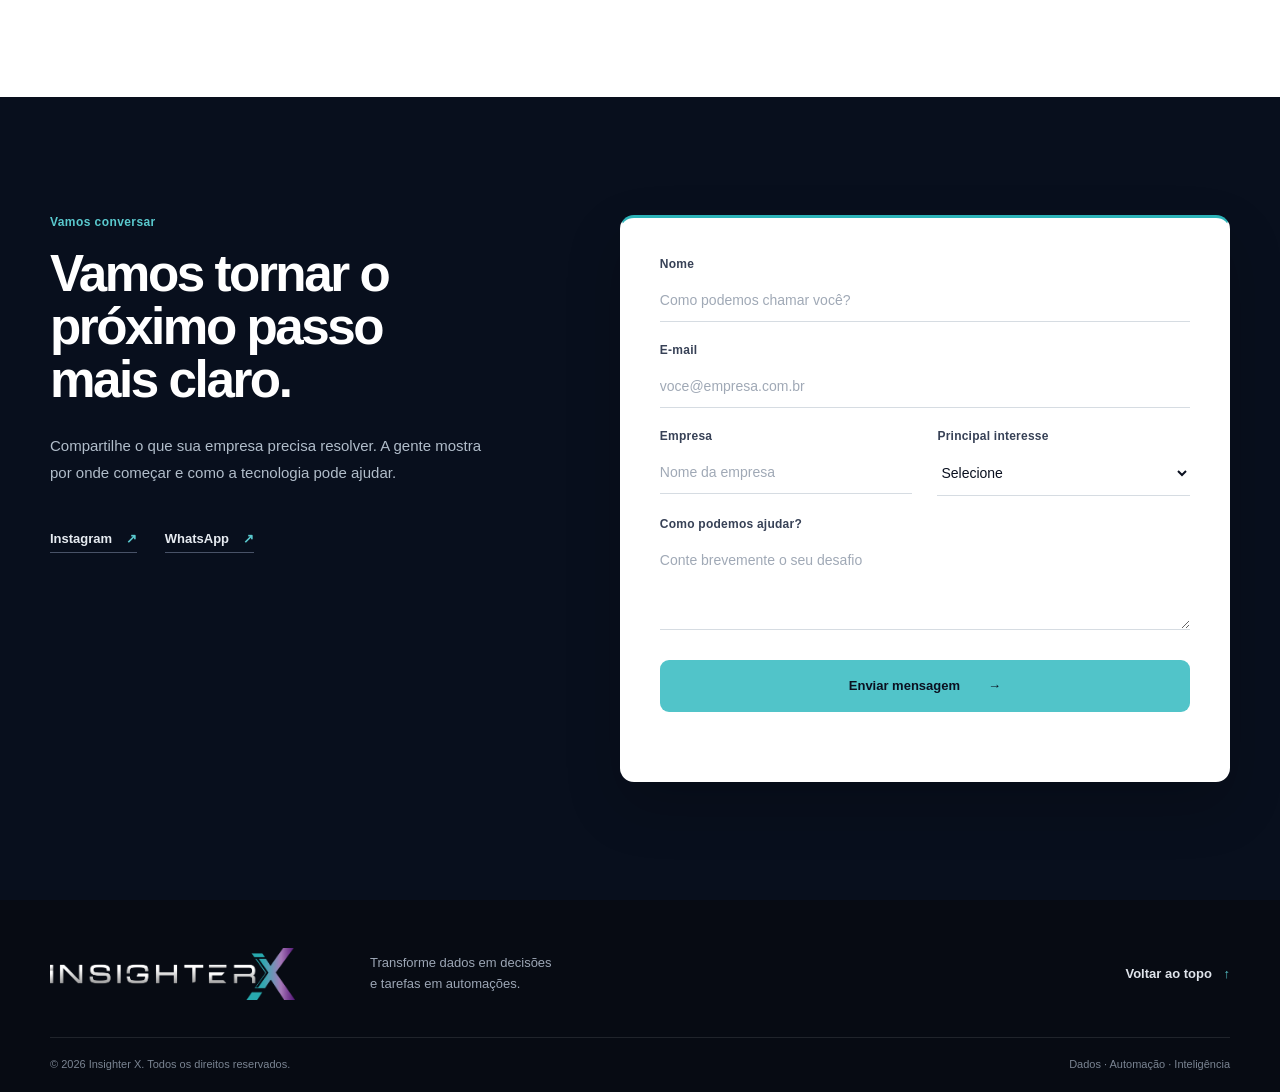
==== commit 19a28049: "Adiciona acesso ao painel Eleicoes 2026" ====
--- a/index.html
+++ b/index.html
@@ -16,7 +16,7 @@
     <meta name="twitter:card" content="summary_large_image">
     <title>Insighter X — Dados, automação e inteligência artificial</title>
     <link rel="icon" href="assets/images/insighter-x-black.png" type="image/png">
-    <link rel="stylesheet" href="assets/styles.css?v=20261005-3">
+    <link rel="stylesheet" href="assets/styles.css?v=20261007-1">
     <script src="assets/app.js?v=20261005-3" defer></script>
     <script type="application/ld+json">
       {
@@ -48,6 +48,7 @@
         <a href="#metodo">Como atuamos</a>
         <a href="#sobre">Sobre</a>
         <a href="#treinamentos">Treinamentos</a>
+        <a class="nav-election" href="/eleicoes-2026/">Eleições 2026</a>
         <a class="nav-cta" href="#contato">Fale com a gente <span>↗</span></a>
       </nav>
     </header>
--- a/assets/styles.css
+++ b/assets/styles.css
@@ -46,6 +46,8 @@
 nav a { position: relative; color: #263149; font-size: 13px; font-weight: 620; text-decoration: none; }
 nav a:not(.nav-cta)::after { position: absolute; right: 0; bottom: -9px; left: 0; height: 1px; content: ""; background: var(--teal); transform: scaleX(0); transform-origin: right; transition: transform .25s ease; }
 nav a:not(.nav-cta):hover::after { transform: scaleX(1); transform-origin: left; }
+.nav-election { display: inline-flex; align-items: center; gap: 7px; }
+.nav-election::before { width: 6px; height: 6px; content: ""; border-radius: 50%; background: var(--teal); box-shadow: 0 0 0 4px rgba(44, 179, 184, .11); }
 .nav-cta { min-height: 44px; padding: 0 18px; display: inline-flex; align-items: center; gap: 13px; color: #fff; background: var(--ink); border-radius: 8px; transition: background .2s ease, transform .2s ease; }
 .nav-cta:hover { background: #202a3c; transform: translateY(-1px); }
 .nav-cta span { color: #57d0d4; }
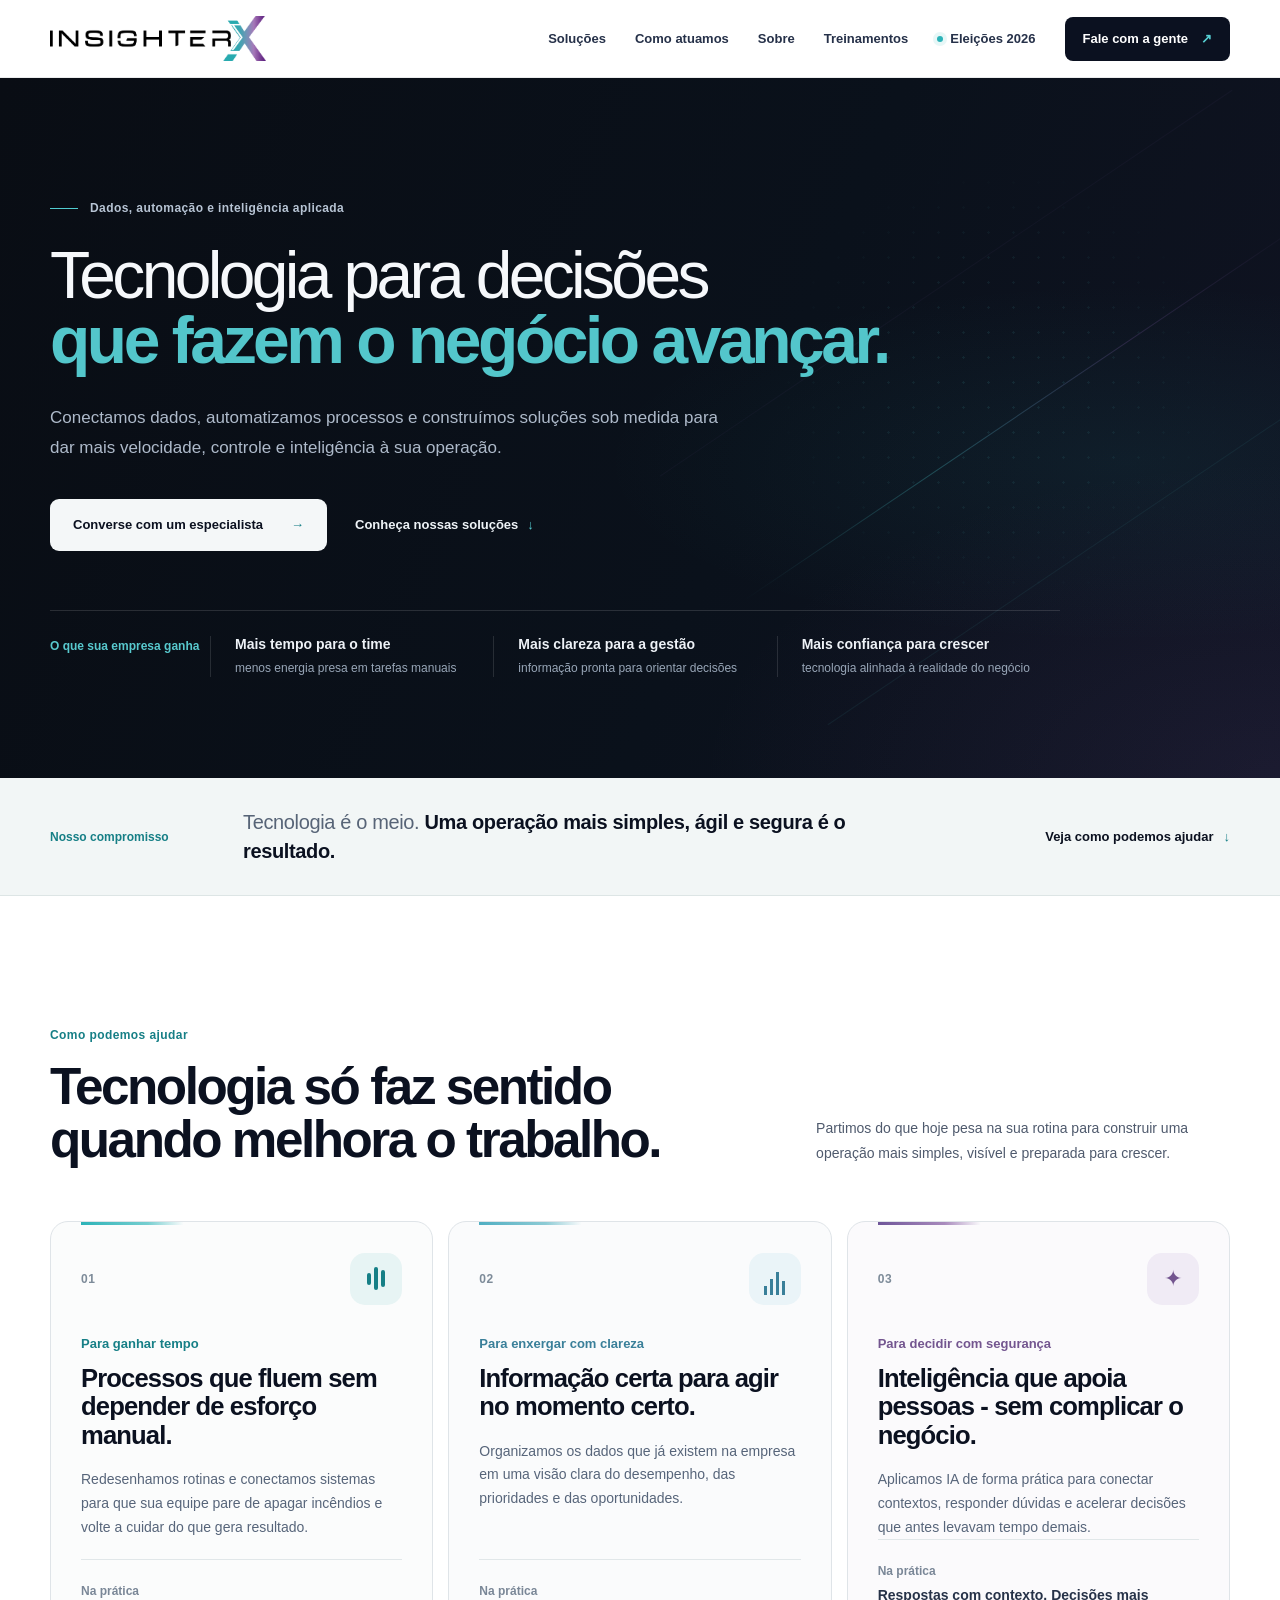
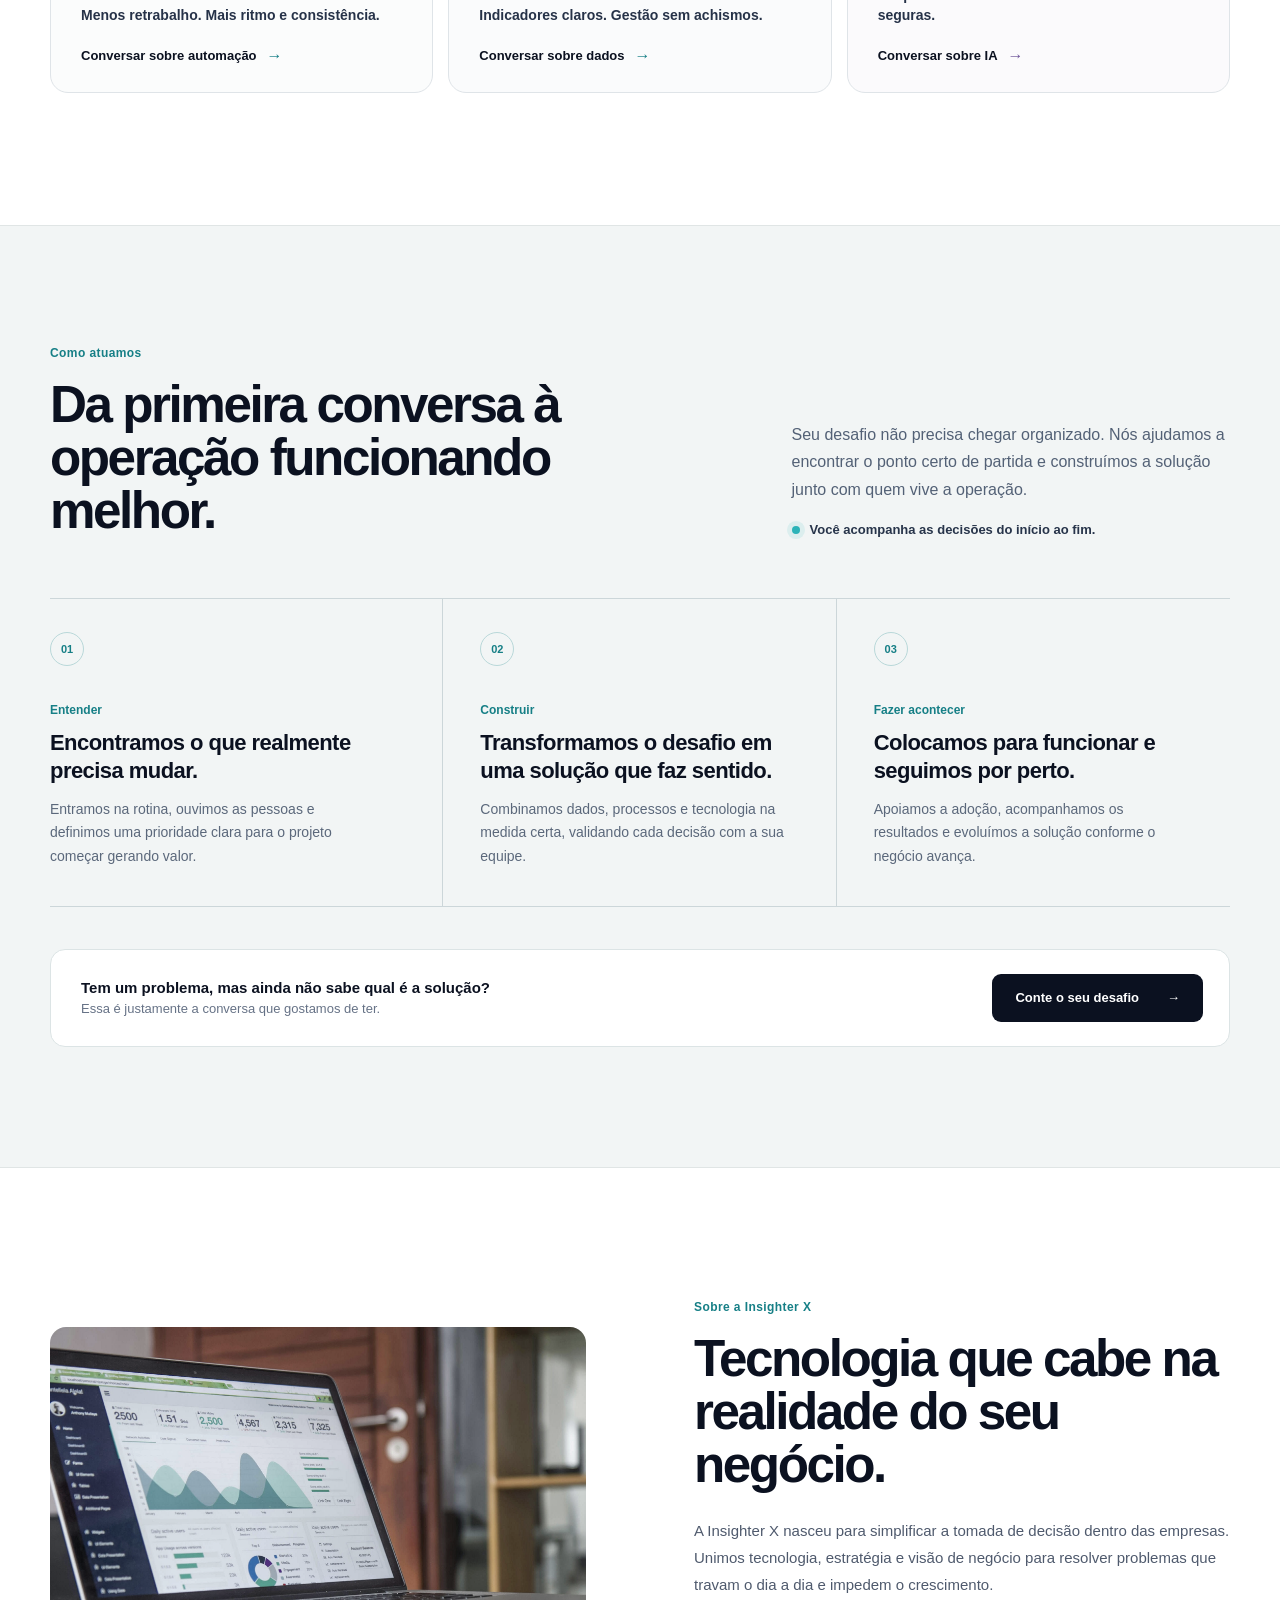
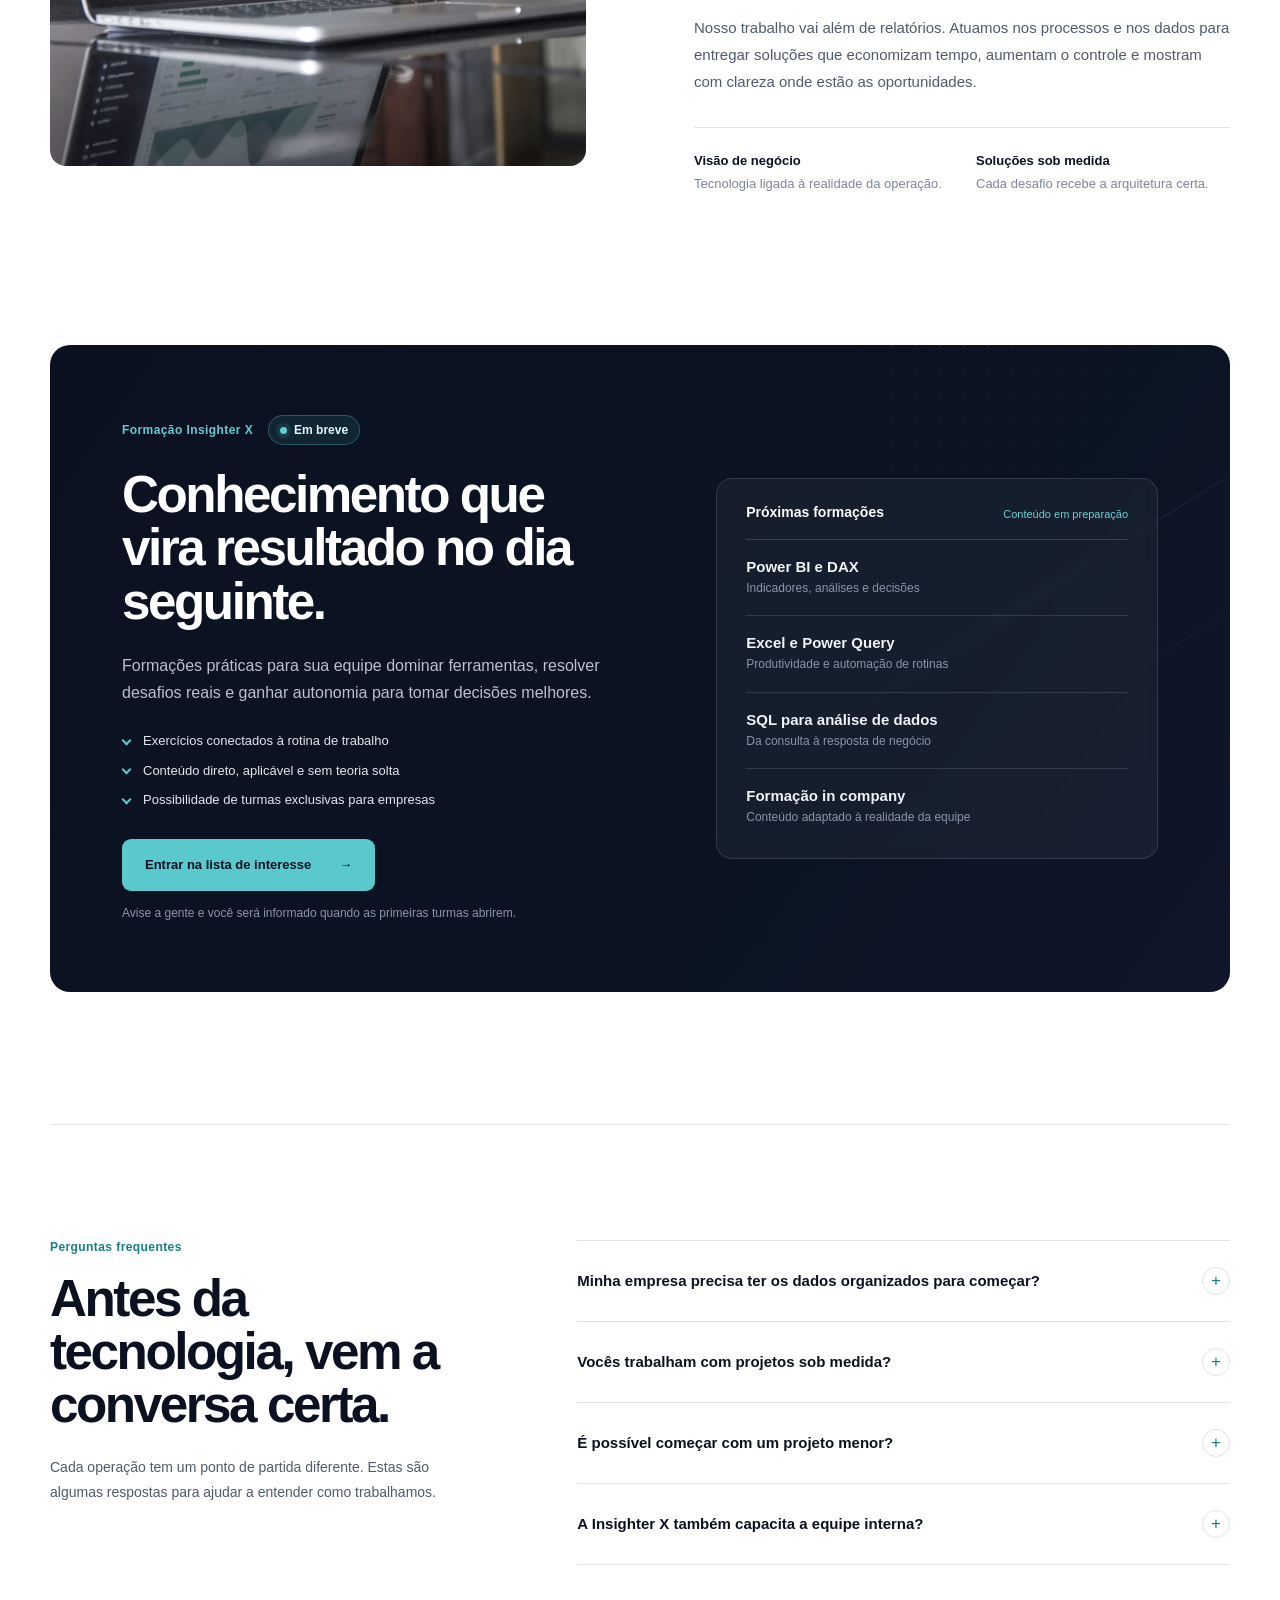
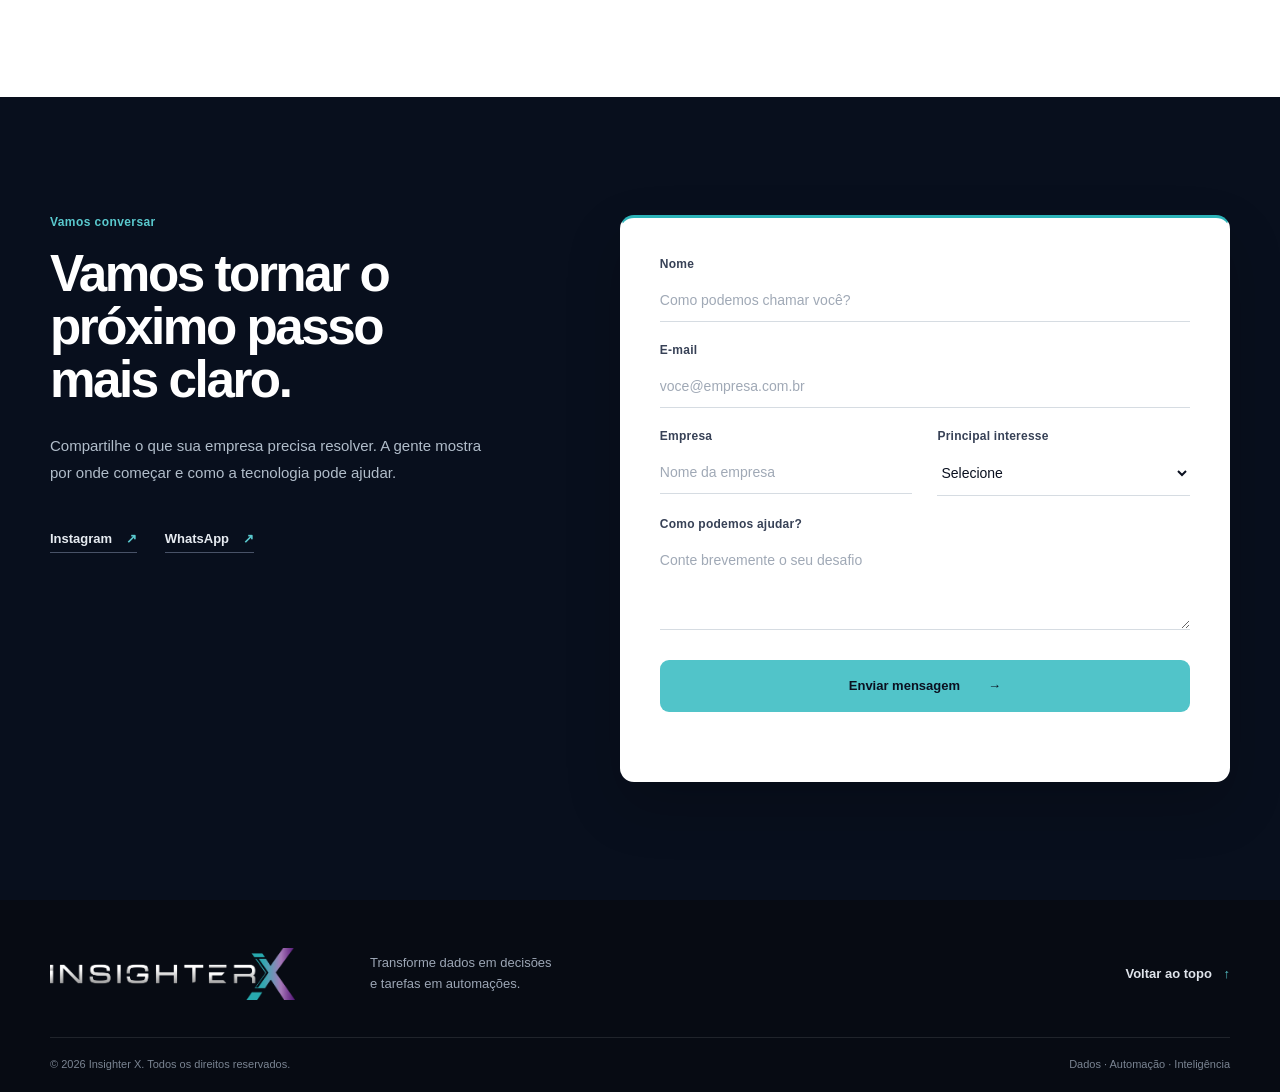
==== commit ffd9c7f9: "Ajusta tracos e icone do navegador" ====
--- a/index.html
+++ b/index.html
@@ -9,13 +9,14 @@
     <link rel="canonical" href="https://insighterx.com.br/">
     <meta property="og:type" content="website">
     <meta property="og:locale" content="pt_BR">
-    <meta property="og:title" content="Insighter X — Dados, automação e inteligência artificial">
+    <meta property="og:title" content="Insighter X - Dados, automação e inteligência artificial">
     <meta property="og:description" content="Tecnologia aplicada à operação para transformar dados dispersos em decisões claras, processos eficientes e crescimento.">
     <meta property="og:url" content="https://insighterx.com.br/">
     <meta property="og:image" content="https://insighterx.com.br/data-science.jpg">
     <meta name="twitter:card" content="summary_large_image">
-    <title>Insighter X — Dados, automação e inteligência artificial</title>
-    <link rel="icon" href="assets/images/insighter-x-black.png" type="image/png">
+    <title>Insighter X - Dados, automação e inteligência artificial</title>
+    <link rel="icon" href="/simbolo.png" type="image/png">
+    <link rel="apple-touch-icon" href="/simbolo.png">
     <link rel="stylesheet" href="assets/styles.css?v=20261007-1">
     <script src="assets/app.js?v=20261005-3" defer></script>
     <script type="application/ld+json">
@@ -34,7 +35,7 @@
     <a class="skip-link" href="#conteudo">Ir para o conteúdo</a>
 
     <header class="site-header" id="topo">
-      <a class="brand" href="#topo" aria-label="Insighter X — início">
+      <a class="brand" href="#topo" aria-label="Insighter X - início">
         <img src="assets/images/insighter-x-black.png" alt="Insighter X">
       </a>
 
@@ -106,7 +107,7 @@
           <article class="solution-card reveal">
             <div class="solution-card-top"><span class="card-number">03</span><div class="solution-icon intelligence" aria-hidden="true">✦</div></div>
             <span class="solution-kicker">Para decidir com segurança</span>
-            <h3>Inteligência que apoia pessoas — sem complicar o negócio.</h3>
+            <h3>Inteligência que apoia pessoas - sem complicar o negócio.</h3>
             <p>Aplicamos IA de forma prática para conectar contextos, responder dúvidas e acelerar decisões que antes levavam tempo demais.</p>
             <div class="solution-outcome"><span>Na prática</span><strong>Respostas com contexto. Decisões mais seguras.</strong></div>
             <a href="#contato">Conversar sobre IA <span>→</span></a>
